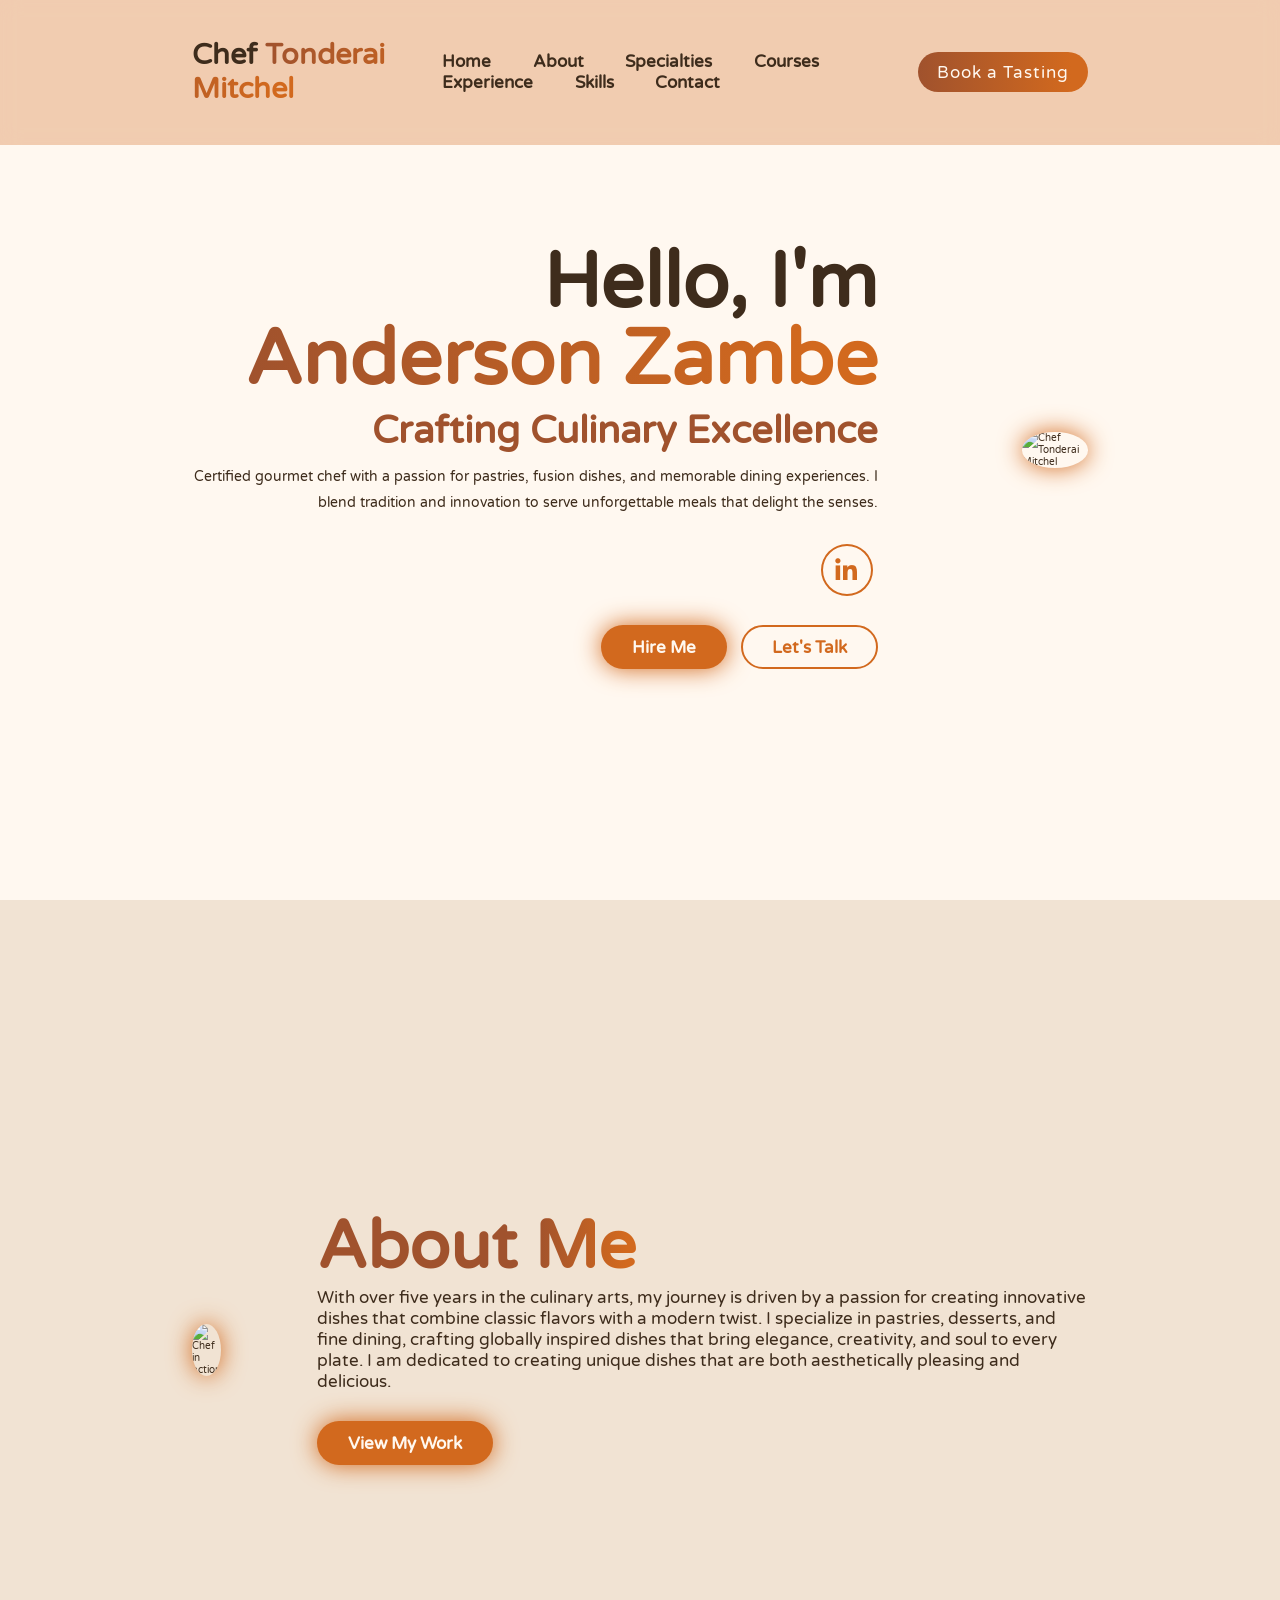
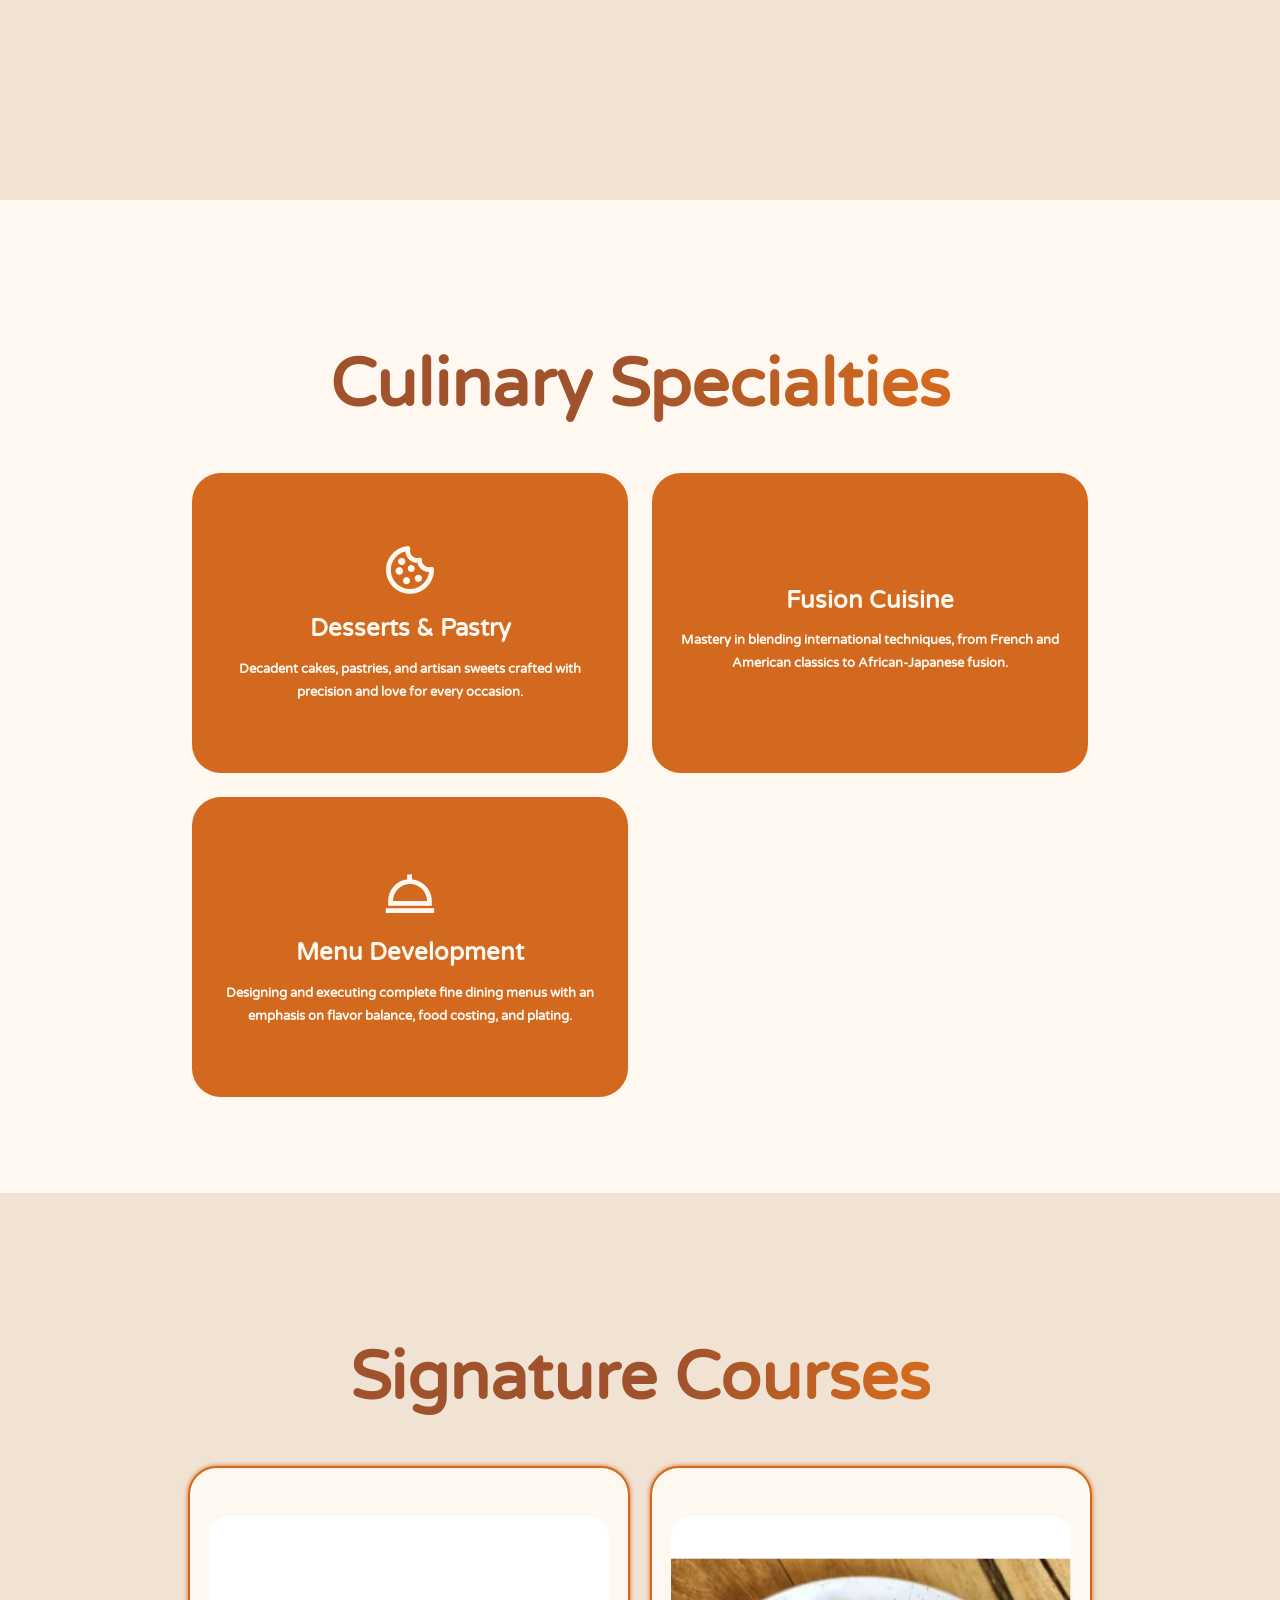
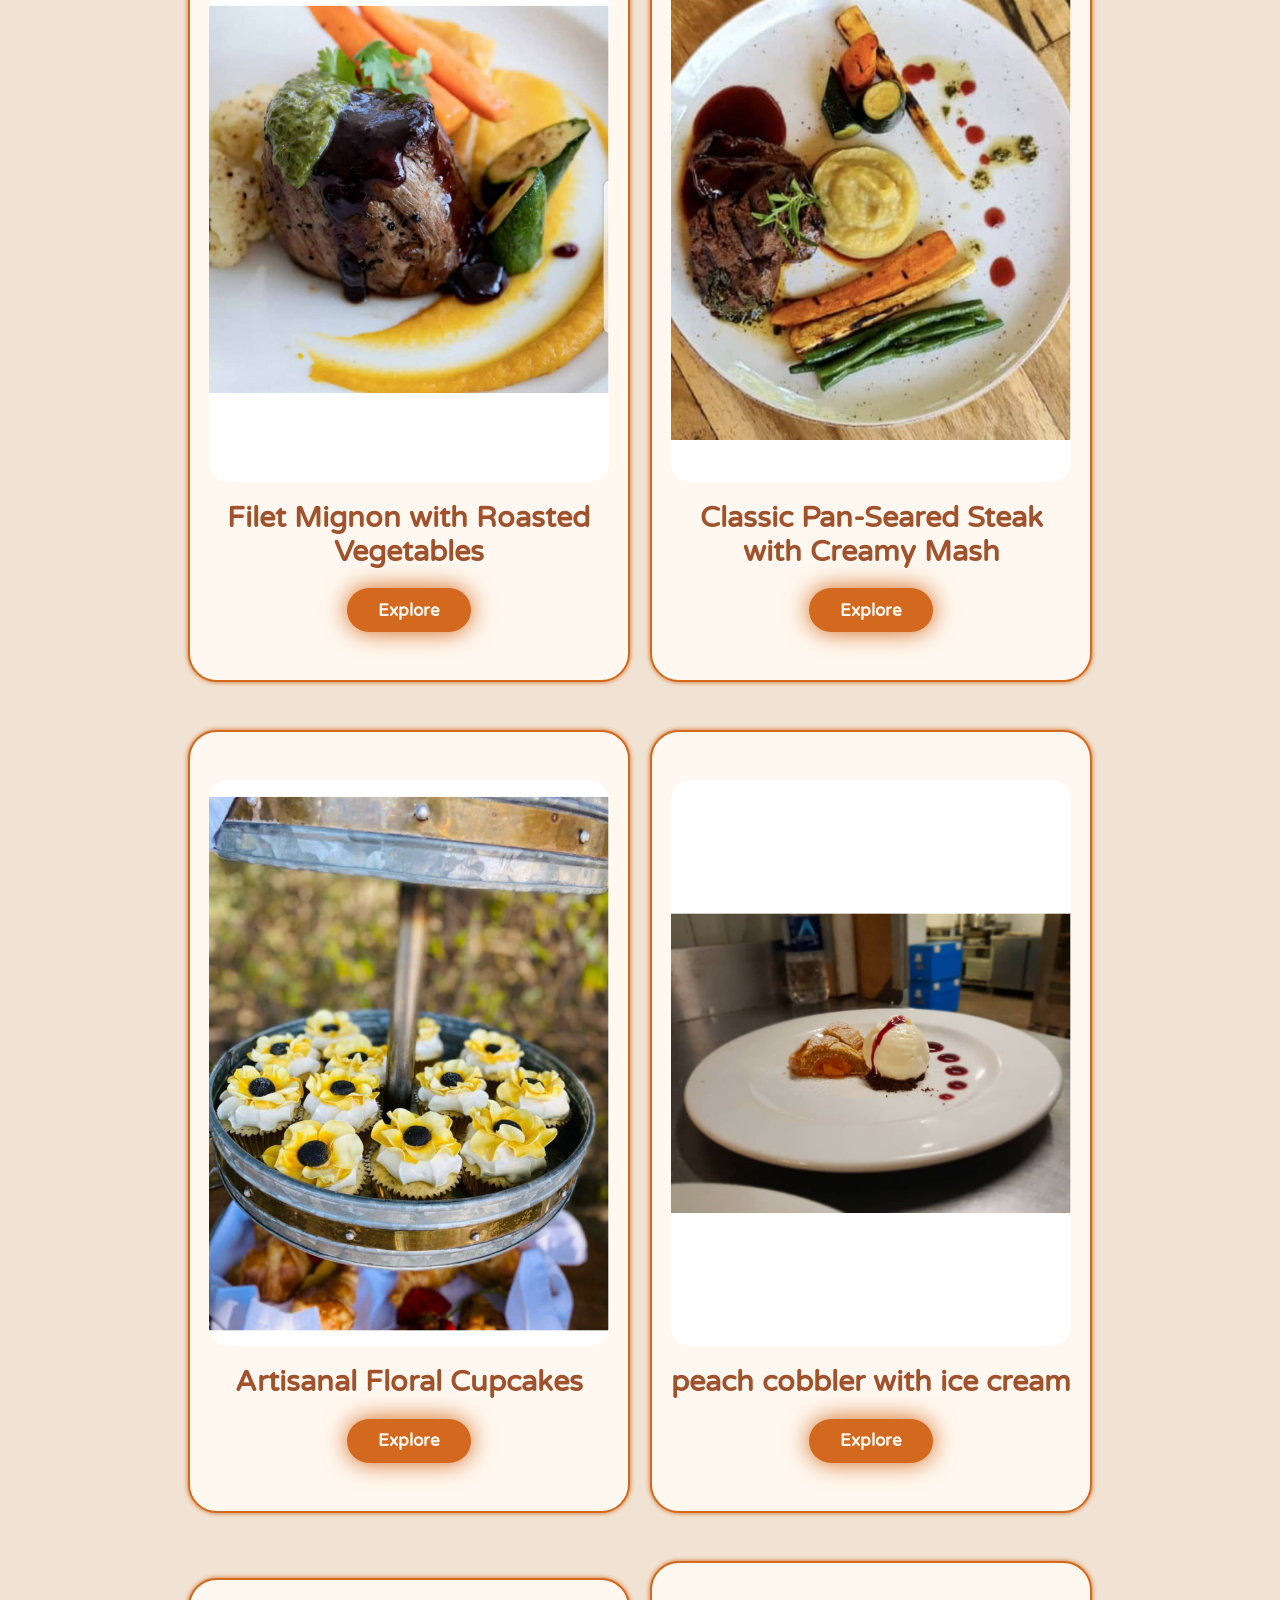
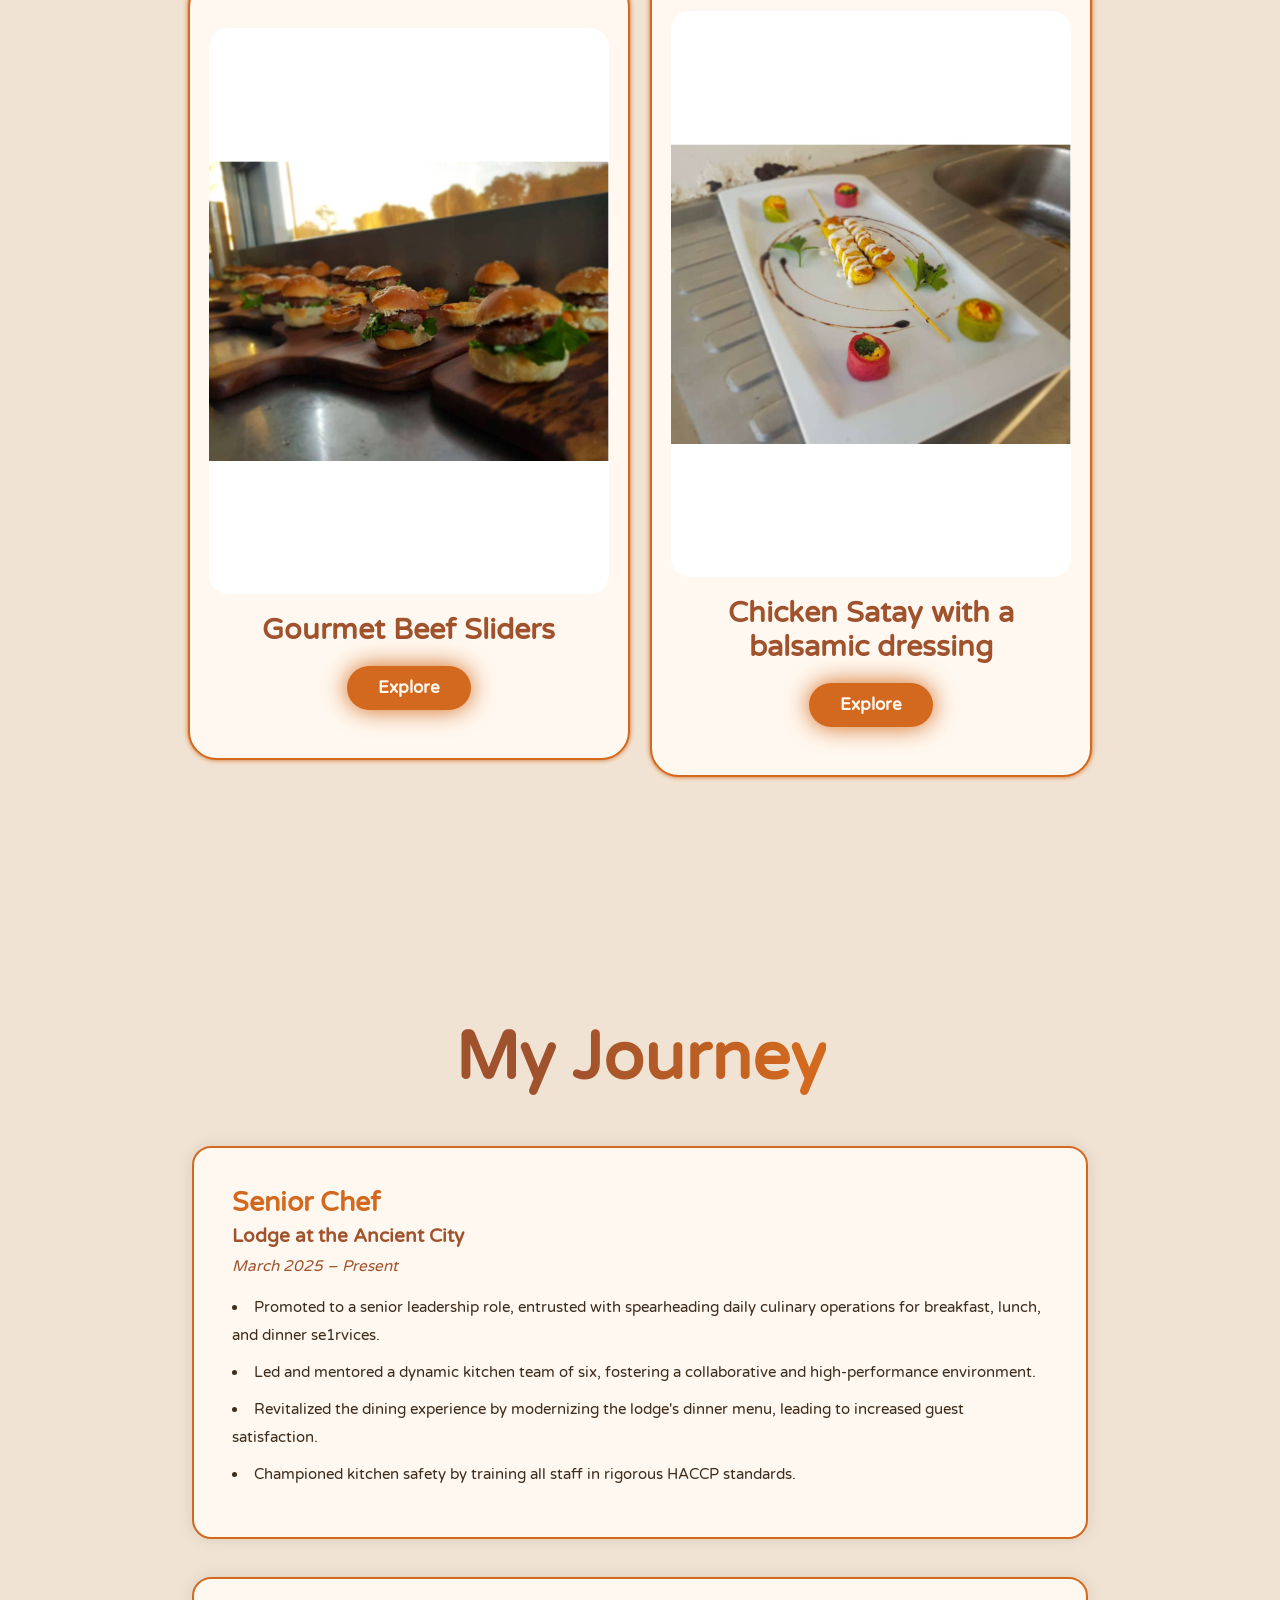
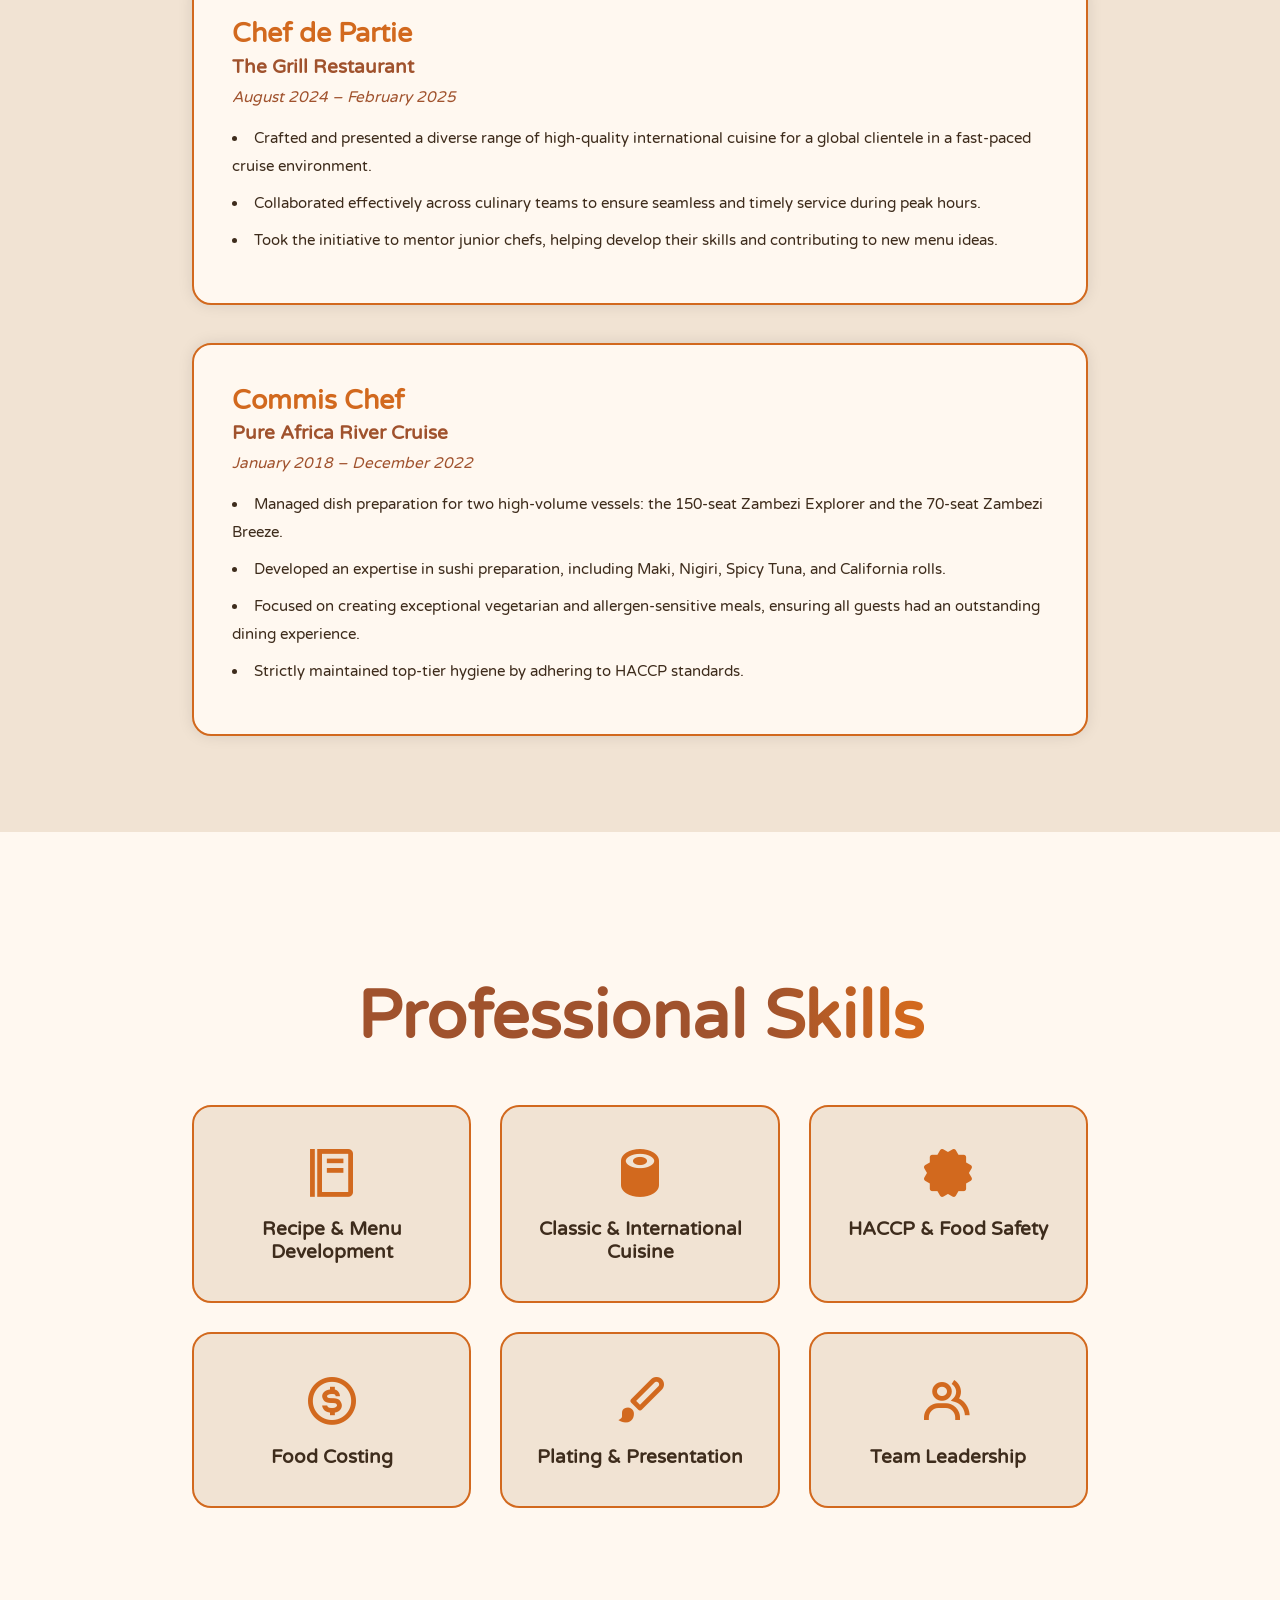
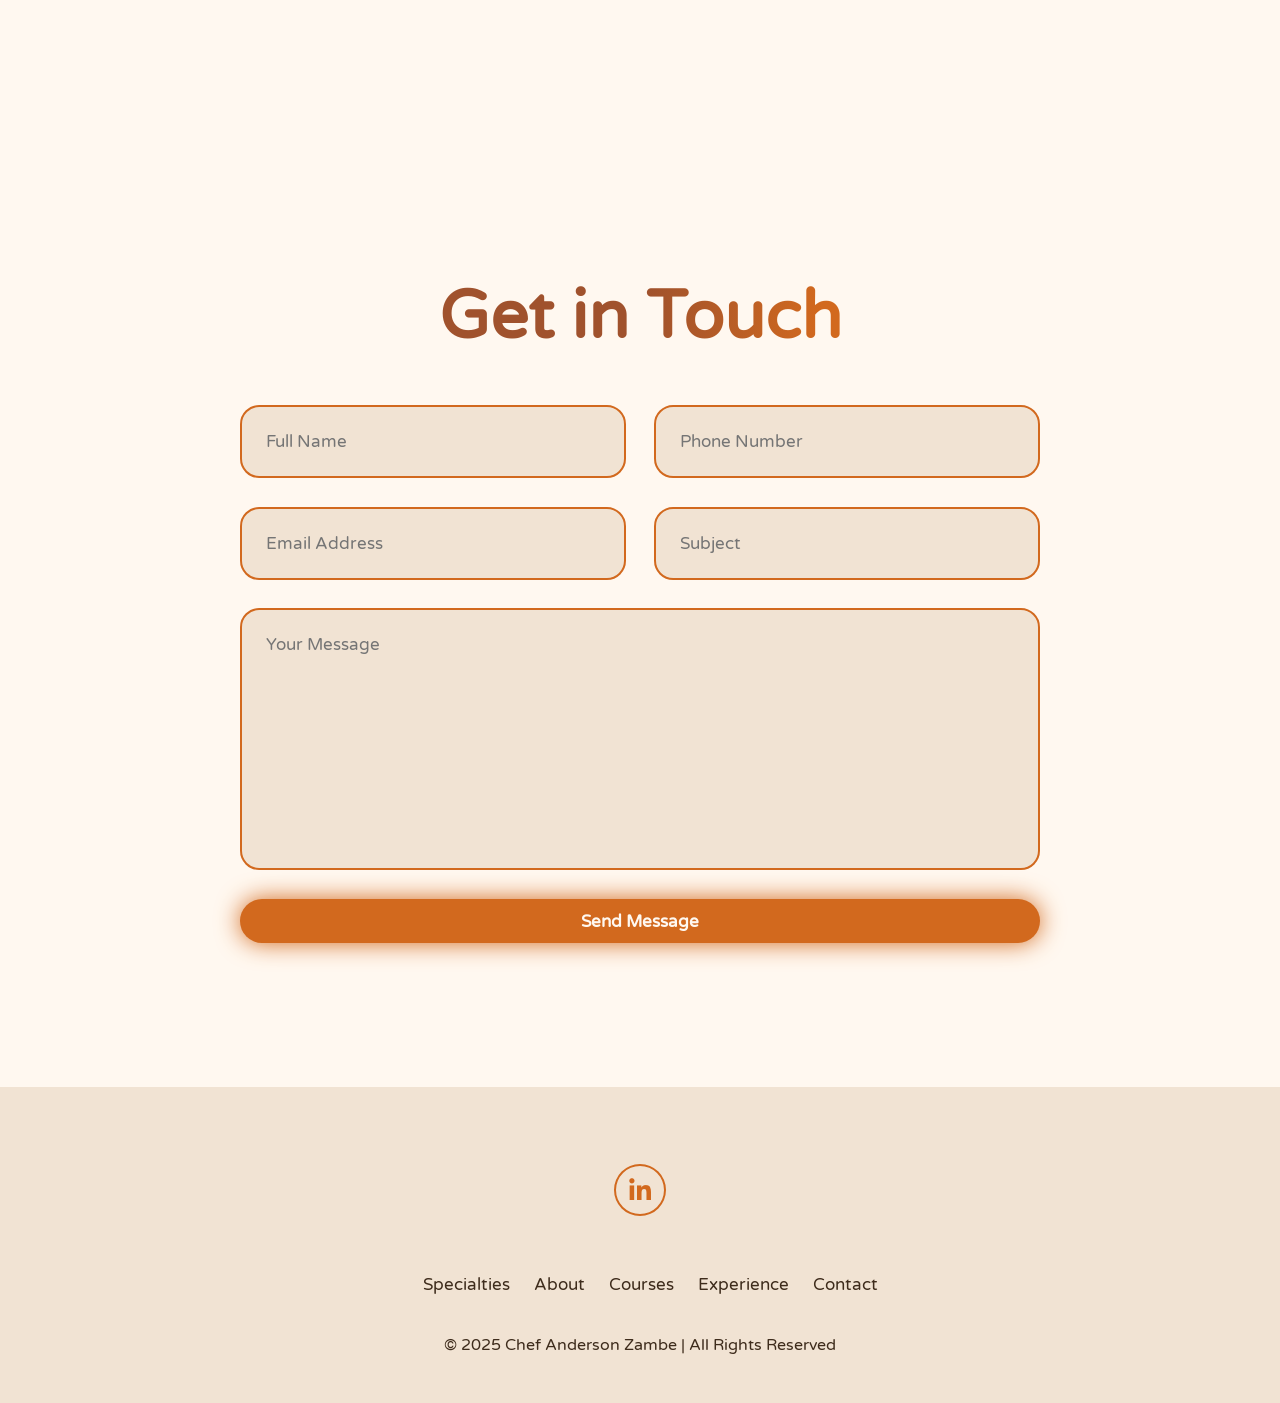
==== index.html @ dbd13a72 "Rename CV.html to index.html" ====
<!DOCTYPE html>
<html lang="en">
<head>
  <meta charset="UTF-8">
  <meta name="viewport" content="width=device-width, initial-scale=1.0">
  <title>Chef Tonderai Mitchel | Portfolio</title>
  <link rel="preconnect" href="https://fonts.googleapis.com">
  <link rel="preconnect" href="https://fonts.gstatic.com" crossorigin>
  <link href="https://fonts.googleapis.com/css2?family=Figtree:ital,wght@0,300..900;1,300..900&family=Inter+Tight:ital,wght@0,100..900;1,100..900&family=Inter:ital,opsz,wght@0,14..32,100..900;1,14..32,100..900&family=Libre+Baskerville:ital,wght@0,400;0,700;1,400&family=Outfit:wght@100..900&family=Signika:wght@300..700&family=Varela+Round&family=Young+Serif&display=swap" rel="stylesheet">
  <link rel="stylesheet" href="CV.css">
  <link href='https://unpkg.com/boxicons@2.1.4/css/boxicons.min.css' rel='stylesheet'>
</head>
<body>
  <header class="header">
    <a href="#home" class="logo">Chef <span>Tonderai Mitchel</span></a>
    <i class='bx bx-menu' id="menu-icon"></i>
    <nav class="navbar">
      <a href="#home">Home</a>
      <a href="#about">About</a>
      <a href="#services">Specialties</a>
      <a href="#courses">Courses</a>
      <a href="#experience">Experience</a>
      <a href="#skills">Skills</a>
      <a href="#contact">Contact</a>
    </nav>
    <button class="gradient-btn">Book a Tasting</button>
  </header>

  <section class="home" id="home">
    <div class="home-content">
      <h1>Hello, I'm <span>Anderson Zambe</span></h1>
      <h3>Crafting Culinary Excellence</h3>
      <p>Certified gourmet chef with a passion for pastries, fusion dishes, and memorable dining experiences. I blend tradition and innovation to serve unforgettable meals that delight the senses.</p>

      <div class="social-icons">
        <!-- <a href="https://github.com/chef-tonderai" target="_blank"><i class='bx bxl-github'></i></a> -->
        <a href="https://linkedin.com/in/chef-tonderai" target="_blank"><i class='bx bxl-linkedin'></i></a>
        <!-- <a href="https://instagram.com/chef_tonderai" target="_blank"><i class='bx bxl-instagram'></i></a> -->
        <!-- <a href="https://twitter.com/chef_tonderai" target="_blank"><i class='bx bxl-twitter'></i></a> -->
      </div>

      <div class="btn-group">
        <a href="#contact" class="btn">Hire Me</a>
        <a href="#contact" class="btn">Let's Talk</a>
      </div>
    </div>

    <div class="home-img">
      <img src="chef Anderson.JPG" alt="Chef Tonderai Mitchel">
    </div>
  </section>

  <section class="about" id="about">
    <div class="about-img">
      <img src="chef Anderson 2.JPG" alt="Chef in action">
    </div>
    <div class="about-content">
      <h2>About <span>Me</span></h2>
      <p>With over five years in the culinary arts, my journey is driven by a passion for creating innovative dishes that combine classic ﬂavors with a modern twist. I specialize in pastries, desserts, and fine dining, crafting globally inspired dishes that bring elegance, creativity, and soul to every plate. I am dedicated to creating unique dishes that are both aesthetically pleasing and delicious.</p>
      <a href="#courses" class="btn">View My Work</a>
    </div>
  </section>

  <section class="services" id="services">
    <h2 class="heading">Culinary <span>Specialties</span></h2>
    <div class="services-container">
      <div class="service-box">
        <div class="service-info">
          <i class='bx bx-cookie'></i>
          <h4>Desserts & Pastry</h4>
          <p>Decadent cakes, pastries, and artisan sweets crafted with precision and love for every occasion.</p>
        </div>
      </div>
      <div class="service-box">
        <div class="service-info">
          <i class='bx bxl-sushi'></i>
          <h4>Fusion Cuisine</h4>
          <p>Mastery in blending international techniques, from French and American classics to African-Japanese fusion.</p>
        </div>
      </div>
      <div class="service-box">
        <div class="service-info">
          <i class='bx bx-dish'></i>
          <h4>Menu Development</h4>
          <p>Designing and executing complete fine dining menus with an emphasis on flavor balance, food costing, and plating.</p>
        </div>
      </div>
    </div>
  </section>

  <section class="courses" id="courses">
    <h2 class="heading">Signature <span>Courses</span></h2>
    <div class="projects-box">
      <div class="project-card">
        <img src="beef.jpg" alt="Course 1">
        <h3>Filet Mignon with Roasted Vegetables</h3>
        <!-- <p>This elegant dish features a pan-seared Filet Mignon, cooked to perfection and seasoned with herbs, salt, and pepper.</p> -->
        <button class="btn explore-btn" data-meal="filet-mignon">Explore</button>
      </div>
      <div class="project-card">
        <img src="carrots.jpg" alt="Course 2">
        <h3>Classic Pan-Seared Steak with Creamy Mash</h3>
        <!-- <p>A simple yet flavorful side dish. Carrots are peeled and simmered in a mixture of butter, honey, and a pinch of salt.</p> -->
        <button class="btn explore-btn" data-meal="glazed-carrots">Explore</button>
      </div>
      <div class="project-card">
        <img src="lily.jpg" alt="Course 3">
        <h3>Artisanal Floral Cupcakes</h3>
        <!-- <p>A modern and artistic dessert. This dish breaks down the traditional fruit tart into its core components.</p> -->
        <button class="btn explore-btn" data-meal="deconstructed-tart">Explore</button>
      </div>
      <div class="project-card">
        <img src="desserts.jpg" alt="Course 4">
        <h3>peach cobbler with ice cream</h3>
        <!-- <p>"A comforting and rustic classic. This dessert features sweet, juicy peaches baked with a hint of warm cinnamon until bubbly, all nestled under a tender, golden-brown biscuit topping. Served warm, it creates the perfect contrast with a scoop of cold, creamy vanilla ice cream."</p> -->
        <button class="btn explore-btn" data-meal="petit-fours">Explore</button>
      </div>
      <div class="project-card">
        <img src="mini.jpg" alt="Course 5">
        <h3>Gourmet Beef Sliders</h3>
        <!-- <p>These are not your average mini-burgers. The patties are made from high-quality ground beef, seasoned and grilled to juiciness.</p> -->
        <button class="btn explore-btn" data-meal="gourmet-sliders">Explore</button>
      </div>
      <div class="project-card">
        <img src="hm.jpg" alt="Course 6">
        <h3>Chicken Satay with a balsamic dressing</h3>
        <!-- <p>Large sea scallops are patted dry and seared in a hot, buttered skillet for a couple of minutes on each side.</p> -->
        <button class="btn explore-btn" data-meal="seared-scallops">Explore</button>
      </div>
    </div>
  </section>
  
  <section class="experience" id="experience">
    <h2 class="heading">My <span>Journey</span></h2>
    <div class="experience-container">

      <div class="experience-box">
        <h3>Senior Chef</h3>
        <h4>Lodge at the Ancient City</h4>
        <span>March 2025 – Present</span>
        <ul>
          <li>Promoted to a senior leadership role, entrusted with spearheading daily culinary operations for breakfast, lunch, and dinner se1rvices.</li>
          <li>Led and mentored a dynamic kitchen team of six, fostering a collaborative and high-performance environment.</li>
          <li>Revitalized the dining experience by modernizing the lodge's dinner menu, leading to increased guest satisfaction.</li>
          <li>Championed kitchen safety by training all staff in rigorous HACCP standards.</li>
        </ul>
      </div>

      <div class="experience-box">
        <h3>Chef de Partie</h3>
        <h4>The Grill Restaurant</h4>
        <span>August 2024 – February 2025</span>
        <ul>
          <li>Crafted and presented a diverse range of high-quality international cuisine for a global clientele in a fast-paced cruise environment.</li>
          <li>Collaborated effectively across culinary teams to ensure seamless and timely service during peak hours.</li>
          <li>Took the initiative to mentor junior chefs, helping develop their skills and contributing to new menu ideas.</li>
        </ul>
      </div>

      <div class="experience-box">
        <h3>Commis Chef</h3>
        <h4>Pure Africa River Cruise</h4>
        <span>January 2018 – December 2022</span>
        <ul>
          <li>Managed dish preparation for two high-volume vessels: the 150-seat Zambezi Explorer and the 70-seat Zambezi Breeze.</li>
          <li>Developed an expertise in sushi preparation, including Maki, Nigiri, Spicy Tuna, and California rolls.</li>
          <li>Focused on creating exceptional vegetarian and allergen-sensitive meals, ensuring all guests had an outstanding dining experience.</li>
          <li>Strictly maintained top-tier hygiene by adhering to HACCP standards.</li>
        </ul>
      </div>

    </div>
  </section>

  <section class="skills" id="skills">
    <h2 class="heading">Professional <span>Skills</span></h2>
    <div class="skills-container">
        <div class="skill-box">
            <i class='bx bx-food-menu'></i>
            <h4>Recipe & Menu Development</h4>
        </div>
        <div class="skill-box">
            <i class='bx bxs-sushi'></i>
            <h4>Classic & International Cuisine</h4>
        </div>
        <div class="skill-box">
            <i class='bx bxs-certification'></i>
            <h4>HACCP & Food Safety</h4>
        </div>
        <div class="skill-box">
            <i class='bx bx-dollar-circle'></i>
            <h4>Food Costing</h4>
        </div>
        <div class="skill-box">
            <i class='bx bxs-paint'></i>
            <h4>Plating & Presentation</h4>
        </div>
        <div class="skill-box">
            <i class='bx bx-group'></i>
            <h4>Team Leadership</h4>
        </div>
    </div>
  </section>

  <section class="contact" id="contact">
    <h2 class="heading">Get in <span>Touch</span></h2>
    
    <form action="https://formsubmit.co/mitchellt21moyo@gmail.com" method="POST">
      <div class="input-group">
        <div class="input-box">
          <input type="text" name="name" placeholder="Full Name" required>
          <input type="email" name="email" placeholder="Email Address" required>
        </div>
        <div class="input-box">
          <input type="number" name="phone" placeholder="Phone Number">
          <input type="text" name="_subject" placeholder="Subject">
        </div>
      </div>
      <div class="input-group-2">
        <textarea name="message" placeholder="Your Message" cols="30" rows="10" required></textarea>
        <input type="submit" value="Send Message" class="btn">
      </div>
      
      <input type="hidden" name="_captcha" value="false">
      
    </form>

  </section>

  <footer class="footer">
    <div class="social-icons">
      <!-- <a href="https://github.com/chef-tonderai" target="_blank"><i class='bx bxl-github'></i></a> -->
      <a href="https://linkedin.com/in/chef-tonderai" target="_blank"><i class='bx bxl-linkedin'></i></a>
      <!-- <a href="https://instagram.com/chef_tonderai" target="_blank"><i class='bx bxl-instagram'></i></a> -->
      <!-- <a href="https://twitter.com/chef_tonderai" target="_blank"><i class='bx bxl-twitter'></i></a> -->
    </div>
    <ul class="list">
      <li><a href="#services">Specialties</a></li>
      <li><a href="#about">About</a></li>
      <li><a href="#courses">Courses</a></li>
      <li><a href="#experience">Experience</a></li>
      <li><a href="#contact">Contact</a></li>
    </ul>
    <p class="copyright">
      &copy; 2025 Chef Anderson Zambe | All Rights Reserved
    </p>
  </footer>

  <div id="myModal" class="modal">
    <div class="modal-content">
      <span class="close">&times;</span>
      <h3 id="modal-title"></h3>
      <p id="modal-description"></p>
    </div>
  </div>

  <script src="CV.js"></script>
</body>
</html>
---- CV.css ----
* {
  margin: 0;
  padding: 0;
  box-sizing: border-box;
  text-decoration: none;
  scroll-behavior: smooth;
  font-family: 'Varela Round';
}

:root {
  --bg-color: #fff8f0;          /* Soft cream background */
  --second-bg-color: #f1e3d3;   /* Light beige/pastry dough tone */
  --text-color: #3e2c1c;        /* Deep coffee brown */
  --main-color: #d2691e;        /* Cinnamon/Caramel */
  --accent-color: #a0522d;      /* Rich chocolatey tone */
  color: #3e2c1c;
}

html {
  font-size: 60%;
  overflow-x: hidden;
}

body {
  background-color: var(--bg-color);
  color: var(--text-color);
  overflow-x: hidden; /* Added to prevent horizontal scroll */
}

.header {
  position: fixed;
  width: 100%;
  top: 0;
  left: 0;
  padding: 4rem 15%;
  background: rgba(210, 105, 30, 0.3); /* cinnamon with transparency */
  backdrop-filter: blur(10px);
  display: flex;
  justify-content: space-between;
  align-items: center;
  z-index: 999;
}


#menu-icon {
  font-size: 3.5rem;
  color: var(--main-color);
  display: none;
}

.logo {
  font-size: 3rem;
  color: var(--text-color);
  font-weight: 800;
  cursor: pointer;
  transition: 0.3s ease-in-out;
}

.logo:hover {
  transform: scale(1.1);
  color: var(--accent-color);
}

span {
  background: linear-gradient(
    270deg,
    #d2691e 10%,       /* cinnamon */
    #a0522d             /* chocolate */
  );
  background-clip: text;
  color: transparent;
}

.navbar a {
  font-size: 1.8rem;
  color: var(--text-color);
  margin-left: 4rem;
  font-weight: 900;
  transition: 0.3s ease-in-out;
  border-bottom: 3px solid transparent;
}

.navbar a:hover {
  color: var(--main-color);
  border-bottom: 3px solid var(--main-color);
}

.gradient-btn {
  font-size: 1.8rem;
  padding: 1rem 2rem;
  border-radius: 3rem;
  background: linear-gradient(
    270deg,
    #d2691e 10%,   /* cinnamon */
    #a0522d         /* chocolate */
  );
  letter-spacing: 1px;
  cursor: pointer;
  transition: 0.3s ease-in-out;
  color: var(--bg-color);
  border: none;
  white-space: nowrap;
}

.gradient-btn:hover {
  transform: scale(1.1);
  background: linear-gradient(
    270deg,
    #a0522d 10%,   /* chocolate */
    #d2691e        /* cinnamon */
  );
}

section {
  min-height: 100vH;
  padding: 10rem 15%;
}

.home {
  display: flex;
  justify-content: center;
  align-items: center;
  gap: 15rem;
}

.home-content {
  display: flex;
  flex-direction: column;
  align-items: flex-end;
  text-align: right;
}

.home-content h1 {
  font-size: 8rem;
  font-weight: 700;
  margin-top: 1.5rem;
  line-height: 1;
}

.home-content h3 {
  margin: 1rem 0;
  font-size: 4rem;
  color: var(--accent-color);
}

.home-content p {
  font-size: 1.5rem;
  font-weight: 400;
  line-height: 1.8;
  color: var(--text-color);
}

.home-img img {
  width: 32vW;
  border-radius: 50%;
  box-shadow: 0 0 25px var(--main-color);
  transition: 0.4s ease-in-out;
}

.home-img img:hover {
  box-shadow:
    0 0 25px var(--main-color),
    0 0 50px var(--main-color),
    0 0 100px var(--main-color);
}

.social-icons a {
  display: inline-flex;
  justify-content: center;
  align-items: center;
  font-size: 3rem;
  padding: 1rem;
  background: transparent;
  border: 2px solid var(--main-color);
  border-radius: 50%;
  color: var(--main-color);
  margin: 3rem 0.5rem;
  transition: 0.3s ease-in-out;
}

.social-icons a:hover {
  color: var(--bg-color);
  background-color: var(--main-color);
  transform: scale(1.2) translateY(-5px);
  box-shadow: 0 0 25px var(--main-color);
}

.btn-group {
  display: flex;
  gap: 1.5rem;
}

.btn {
  display: inline-block;
  padding: 1rem 3rem;
  background-color: var(--main-color);
  box-shadow: 0 0 25px var(--main-color);
  border-radius: 3rem;
  font-size: 1.8rem;
  color: var(--bg-color);
  border: 2px solid transparent;
  font-weight: 600;
  transition: 0.3s ease-in-out;
}

.btn:hover {
  transform: scale(1.05);
  box-shadow:
    0 0 25px var(--main-color),
    0 0 25px var(--main-color);
}

.btn-group a:nth-of-type(2) {
  background-color: var(--bg-color);
  color: var(--main-color);
  border: 2px solid var(--main-color);
  box-shadow: 0 0 25px transparent;
}

.btn-group a:nth-of-type(2):hover {
  box-shadow: 0 0 25px var(--main-color);
  background-color: var(--main-color);
  color: var(--bg-color);
}

.about {
  display: flex;
  justify-content: center;
  align-items: center;
  gap: 10rem;
  background-color: var(--second-bg-color);
}

.about-img img {
  width: 32vW;
  border-radius: 50%;
  box-shadow: 0 0 25px var(--main-color);
  transition: 0.4s ease-in-out;
}

.about-img img:hover {
  box-shadow:
    0 0 25px var(--main-color),
    0 0 50px var(--main-color),
    0 0 100px var(--main-color);
}

.about-content h2 {
  font-size: 7rem;
  text-align: left;
  color: var(--accent-color);
}

.about-content p {
  font-size: 1.8rem;
  color: var(--text-color);
}

.about-content .btn {
  margin: 3rem 0;
}

::-webkit-scrollbar {
  width: 20px;
  height: 10px;
}

::-webkit-scrollbar-thumb {
  background-color: var(--main-color);
  border-radius: 10px;
}

::-webkit-scrollbar-track {
  background-color: var(--bg-color);
}

.heading {
  text-align: center;
  font-size: 7rem;
  margin: 5rem 0;
  color: var(--accent-color);
}

.services {
  background-color: var(--bg-color);
  color: var(--text-color);
}

.services h2 {
  color: var(--accent-color);
}

.services-container {
  display: grid;
  grid-template-columns: repeat(auto-fit, minmax(300px, 1fr));
  align-items: center;
  gap: 2.5rem;
}

.service-box {
  display: flex;
  justify-content: center;
  align-items: center;
  background-color: var(--main-color);
  height: 300px; /* Reduced height for better balance */
  border-radius: 3rem;
  cursor: pointer;
  border: 5px solid transparent;
  transition: 0.4s ease-in-out;
  color: var(--bg-color);
}

.service-box:hover {
  background: var(--second-bg-color);
  color: var(--main-color);
  border: 2px solid var(--main-color);
  transform: scale(1.03);
}

.service-info {
  display: flex;
  flex-direction: column;
  text-align: center;
  justify-content: center;
  align-items: center;
  padding: 2rem; /* Adjusted padding */
}

.service-info h4 {
  font-size: 2.5rem; /* Adjusted font size */
  margin: 1.5rem 0;
  font-weight: 800;
}

.service-info p {
  font-size: 1.4rem;
  font-weight: 600;
  line-height: 1.7;
}

.service-info i {
  font-size: 6rem; /* Adjusted icon size */
}


.courses {
  background-color: var(--second-bg-color);
}

.projects-box {
  display: grid;
  grid-template-columns: repeat(auto-fit, minmax(350px, 1fr));
  place-items: center;
  gap: 3rem;
  row-gap: 5rem;
}

.project-card {
  display: flex;
  flex-direction: column;
  align-items: center;
  justify-content: center;
  text-align: center;
  background-color: var(--bg-color);
  border: 2px solid var(--main-color);
  border-radius: 3rem;
  gap: 2rem;
  padding: 5rem 2rem;
  overflow: hidden;
  cursor: pointer;
  box-shadow: 0 0 5px var(--main-color);
  transition: 0.3s ease;
  color: var(--text-color);
}

.project-card:hover {
  box-shadow:
    0 0 25px var(--main-color),
    0 0 50px var(--main-color),
    0 0 100px var(--main-color);
  transform: scale(1.02);
}

.project-card img {
  max-width: 400px;
  border-radius: 2em;
  object-fit: cover;
}

.project-card h3 {
  font-size: 3rem;
  color: var(--accent-color);
}

.project-card p {
  font-size: 1.6rem;
  color: var(--text-color);
}

.contact {
  background-color: var(--bg-color);
}

.contact h2 {
  margin-bottom: 3rem;
  color: var(--accent-color);
}

.contact form {
  display: flex;
  flex-direction: column; /* Changed for better structure */
  justify-content: center;
  align-items: center;
  gap: 3rem;
  margin: 5rem auto; /* Centered form */
  text-align: center;
  max-width: 800px; /* Added max-width */
}

.contact form .input-group {
    display: flex;
    gap: 3rem;
    width: 100%;
}

.contact form .input-box {
    width: 50%;
    display: flex;
    flex-direction: column;
    gap: 3rem;
}


.contact form .input-box input,
.contact form textarea {
  width: 100%;
  padding: 2.5rem;
  font-size: 1.8rem;
  color: var(--text-color);
  background-color: var(--second-bg-color); /* Changed for contrast */
  border-radius: 2rem;
  border: 2px solid var(--main-color);
  margin: 0; /* Reset margin */
  resize: none;
}

.contact form .input-group-2 {
    width: 100%;
    display: flex;
    flex-direction: column;
    gap: 3rem;
}


.footer {
  background-color: var(--second-bg-color);
  padding: 5rem 15%; /* Added padding */
}

.footer .social-icons {
  text-align: center;
  padding-bottom: 3rem;
}

.footer ul {
  text-align: center;
  font-size: 1.8rem;
}

.footer ul li {
  display: inline-block;
  margin-left: 20px;
}

.footer ul li a {
  color: var(--text-color);
  border-bottom: 3px solid transparent;
  transition: 0.3s ease-in-out;
}

.footer ul li a:hover {
  border-bottom: 3px solid var(--main-color);
  color: var(--main-color);
}

.footer .copyright {
  text-align: center;
  margin-top: 40px;
  font-size: 16px;
  color: var(--text-color);
}

.experience {
  background-color: var(--second-bg-color);
  padding: 10rem 15%;
  color: var(--text-color);
}

.experience .heading {
  font-size: 7rem;
  text-align: center;
  margin-bottom: 5rem;
}

.experience-container {
  display: grid;
  grid-template-columns: 1fr; /* Single column layout */
  gap: 4rem;
  max-width: 900px; /* Set a max-width for readability */
  margin: 0 auto; /* Center the container */
}

.experience-box {
  background-color: var(--bg-color);
  padding: 4rem;
  border-radius: 2rem;
  border: 2px solid var(--main-color);
  box-shadow: 0 0 15px rgba(0,0,0,0.1); /* Softer shadow */
  transition: 0.3s ease;
}

.experience-box:hover {
  transform: scale(1.02);
  box-shadow: 0 0 25px var(--main-color);
}

.experience-box h3 {
  font-size: 2.8rem;
  margin-bottom: 0.5rem;
  color: var(--main-color);
}

.experience-box h4 {
    font-size: 2rem;
    font-weight: 600;
    color: var(--accent-color);
    margin-bottom: 1rem;
}

.experience-box span {
  font-size: 1.6rem;
  color: var(--text-color);
  display: block;
  margin-bottom: 2rem;
  font-style: italic;
  background: none; /* Override general span style */
  color: #a0522d;
}

.experience-box ul {
  list-style: disc inside;
  font-size: 1.6rem;
  line-height: 1.8;
}

.experience-box ul li {
    margin-bottom: 1rem;
}

.skills {
    background-color: var(--bg-color);
}

.skills-container {
    display: grid;
    grid-template-columns: repeat(auto-fit, minmax(250px, 1fr));
    gap: 3rem;
    text-align: center;
}

.skill-box {
    padding: 4rem 2rem;
    background-color: var(--second-bg-color);
    border-radius: 2rem;
    border: 2px solid var(--main-color);
    transition: 0.3s ease;
    cursor: default;
}

.skill-box:hover {
    transform: translateY(-10px);
    box-shadow: 0 0 20px var(--main-color);
}

.skill-box i {
    font-size: 6rem;
    color: var(--main-color);
    margin-bottom: 1.5rem;
}

.skill-box h4 {
    font-size: 2rem;
    color: var(--text-color);
}

.modal {
  display: none;
  position: fixed;
  z-index: 1000;
  left: 0;
  top: 0;
  width: 100%;
  height: 100%;
  overflow: auto;
  background-color: rgba(0,0,0,0.6);
}

.modal-content {
  background-color: var(--bg-color);
  margin: 15% auto;
  padding: 4rem;
  border: 2px solid var(--main-color);
  width: 80%;
  max-width: 600px;
  border-radius: 2rem;
  position: relative;
  animation: fadeIn 0.5s;
}

@keyframes fadeIn {
  from {opacity: 0;}
  to {opacity: 1;}
}

.close {
  color: var(--accent-color);
  position: absolute;
  top: 1rem;
  right: 2rem;
  font-size: 4rem;
  font-weight: bold;
}

.close:hover,
.close:focus {
  color: var(--main-color);
  text-decoration: none;
  cursor: pointer;
}

#modal-title {
  font-size: 3rem;
  color: var(--accent-color);
  margin-bottom: 2rem;
}

#modal-description {
  font-size: 1.8rem;
  color: var(--text-color);
  line-height: 1.6;
}

/* =================================================================== */
/* ============== RESPONSIVE DESIGN & MOBILE FIXES =================== */
/* =================================================================== */

@media (max-width: 1200px) {
    html {
        font-size: 55%;
    }
    .header {
        padding: 4rem 5%;
    }
    section {
        padding: 10rem 5%;
    }
    .footer {
        padding: 5rem 5%;
    }
}

@media (max-width: 991px) {
  #menu-icon {
    display: block;
  }
  .navbar {
    position: absolute;
    top: 100%;
    right: -100%; /* Hide off-screen */
    width: 50%;
    padding: 1rem 3%;
    background: rgba(210, 105, 30, 0.9); /* cinnamon with more opacity */
    border-bottom-left-radius: 2rem;
    border-left: 2px solid var(--main-color);
    border-bottom: 2px solid var(--main-color);
    transition: 0.4s ease-in-out;
  }

  .navbar.active {
      right: 0; /* Slide in */
  }

  .navbar a {
    display: block;
    font-size: 2rem;
    margin: 3rem 0;
    color: var(--bg-color);
    text-align: center;
  }
}

@media (max-width: 768px) {
  html {
      font-size: 50%; /* Adjust base font size for small devices */
  }

  /* Fixes stacking and spacing for home and about sections */
  .home, .about {
      flex-direction: column;
      gap: 5rem;
      text-align: center;
  }

  .home-content, .about-content {
      align-items: center;
      text-align: center;
  }

  /* Makes hero images larger and centered on mobile */
  .home-img img, .about-img img {
      width: 70vw; /* Use a larger viewport width for mobile images */
      margin-top: 4rem;
  }

  /* Adjusts padding for all sections to prevent overflow */
  section {
      padding: 10rem 3%;
  }

  /* Fixes the two-column contact form for mobile */
  .contact form .input-group {
    flex-direction: column;
    gap: 0;
  }
  .contact form .input-box {
      width: 100%;
      gap: 3rem; /* Re-apply gap for vertical stacking */
  }

  /* Adjusts heading sizes for better readability on small screens */
  .heading {
      font-size: 6rem;
      margin-bottom: 3rem;
  }
  .home-content h1 {
      font-size: 7rem;
  }
}
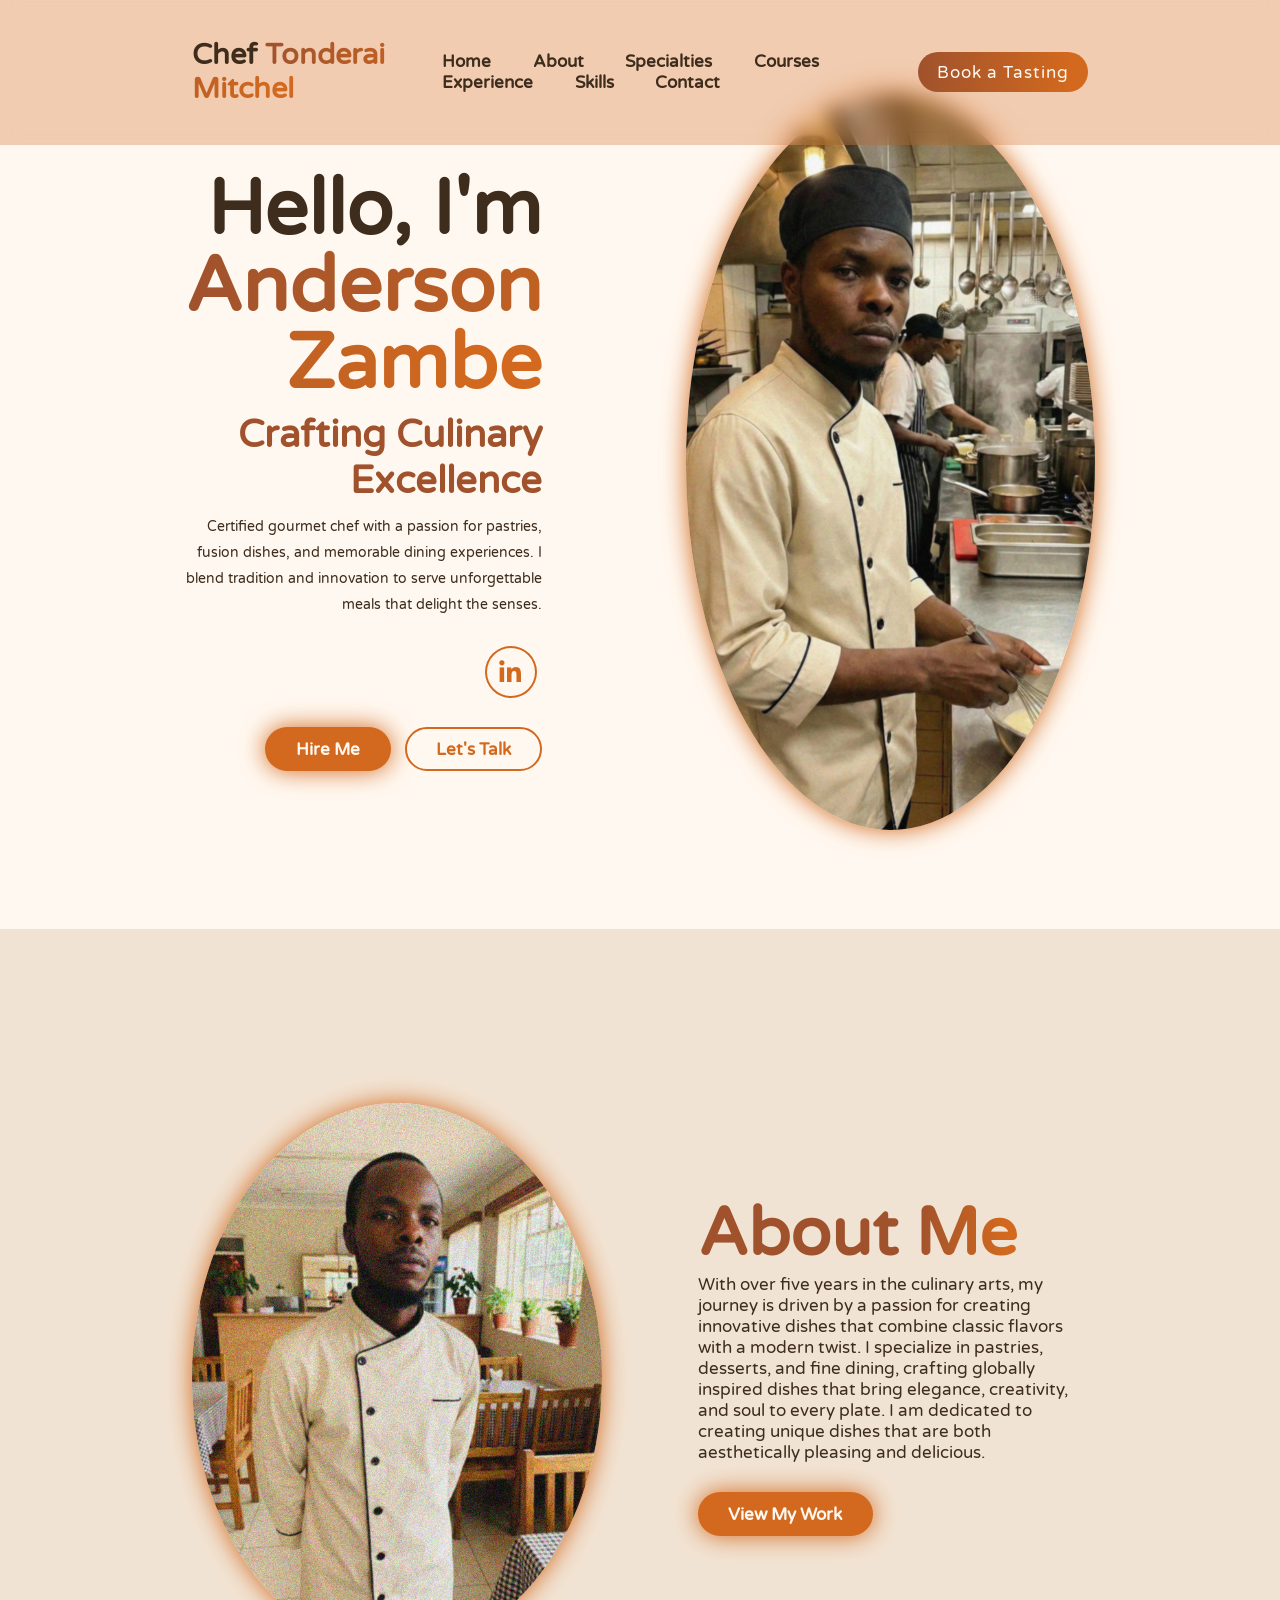
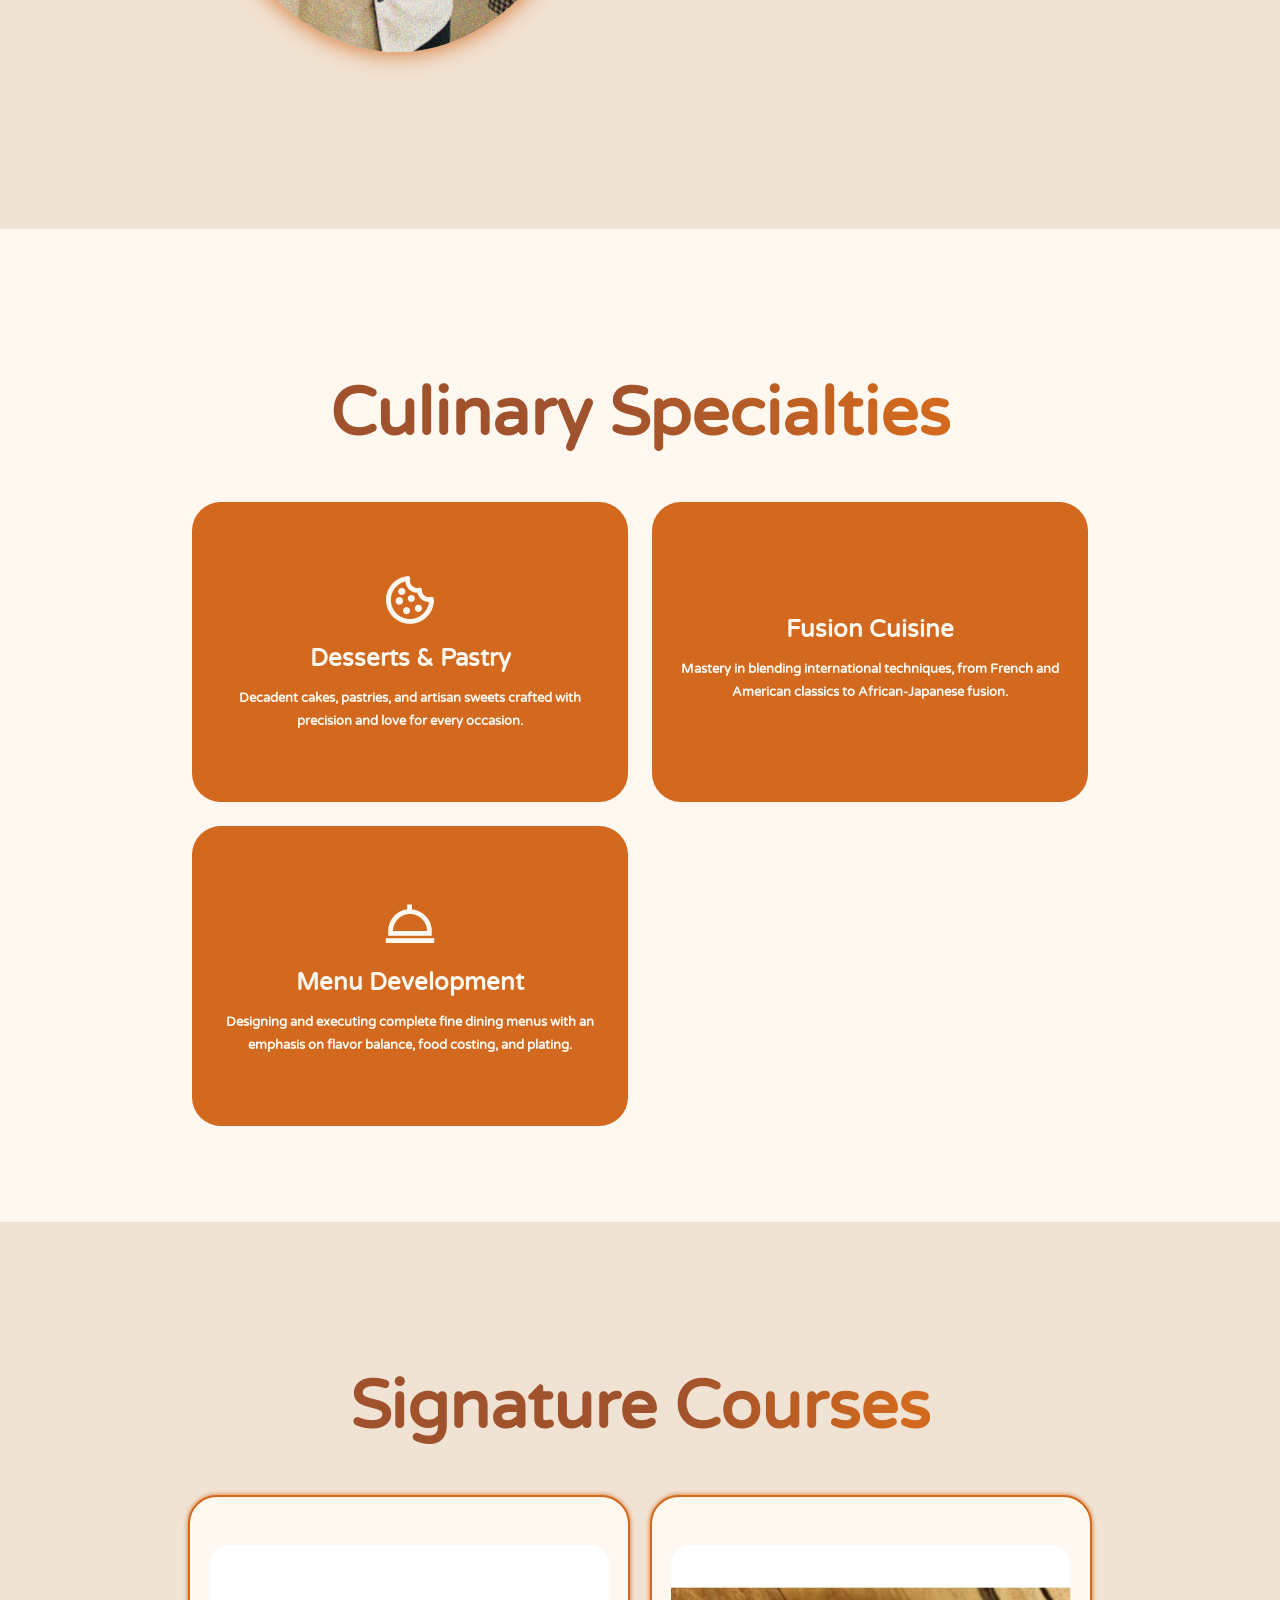
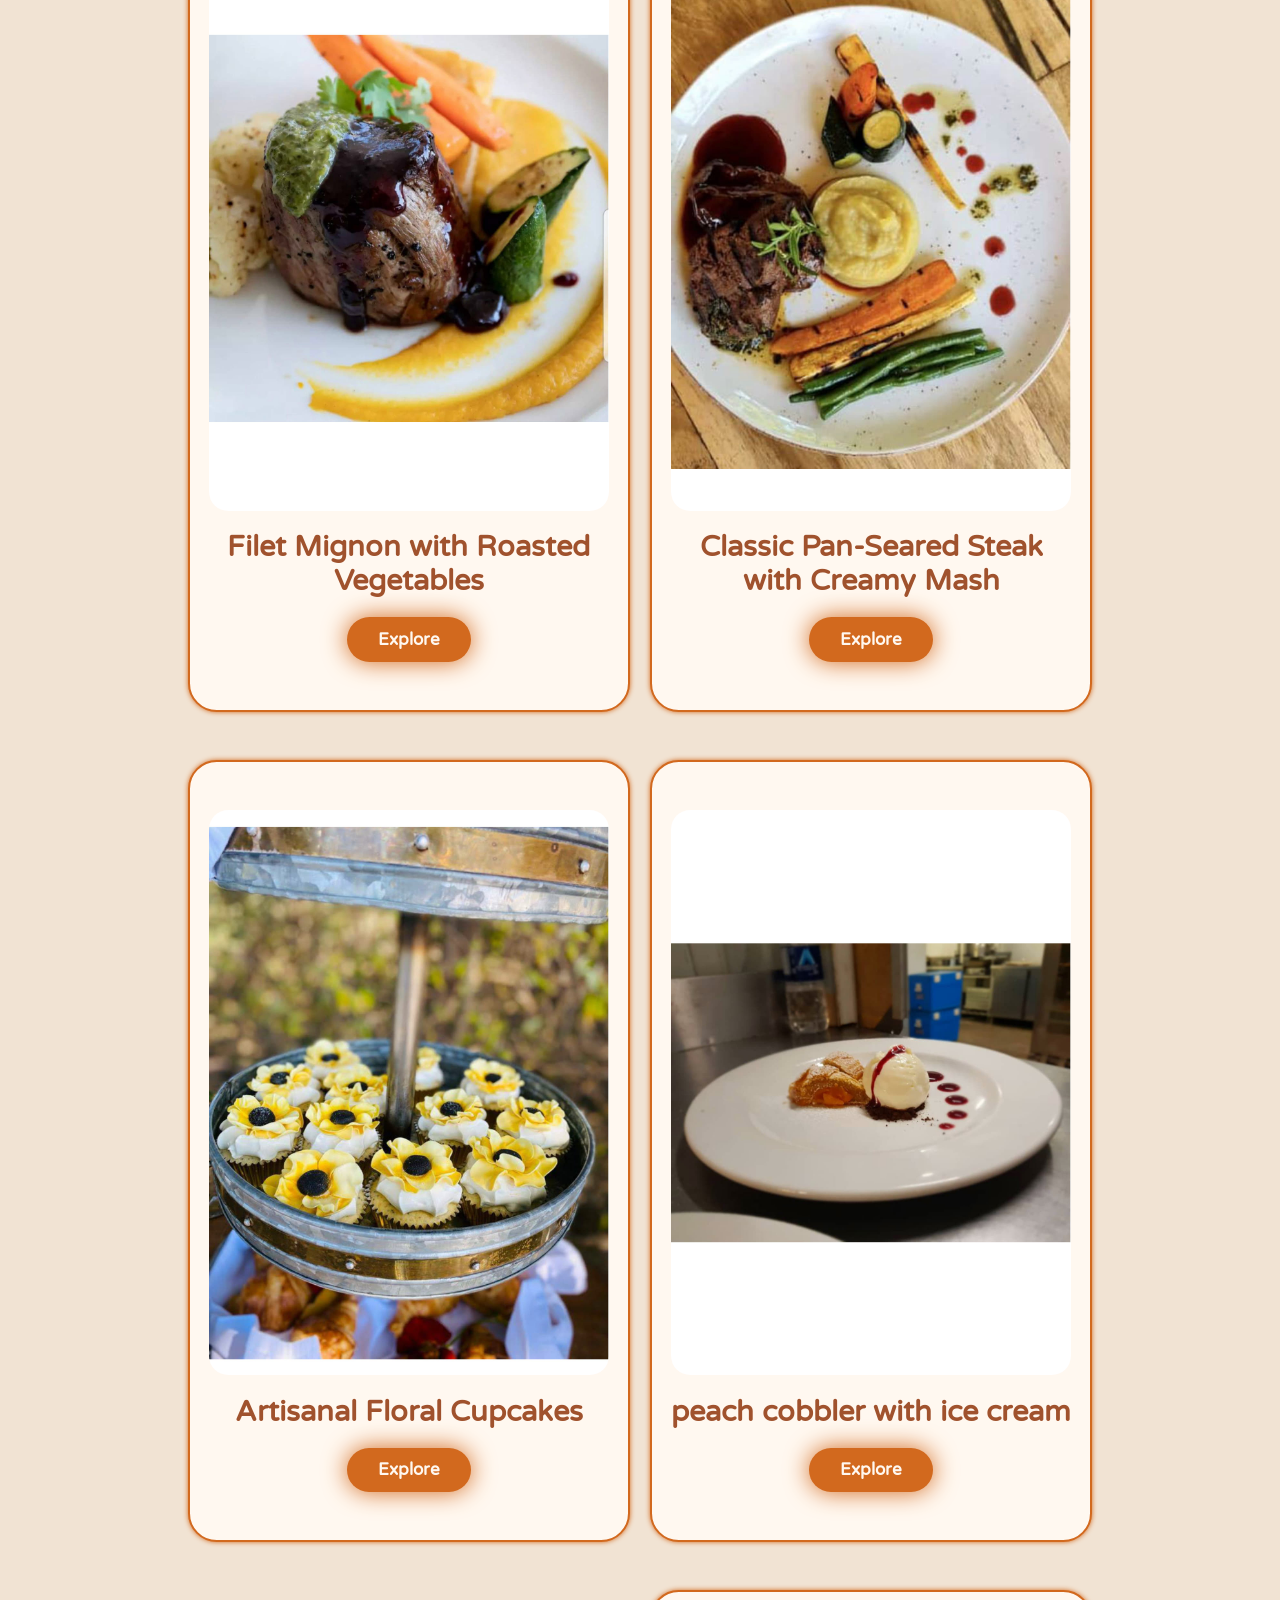
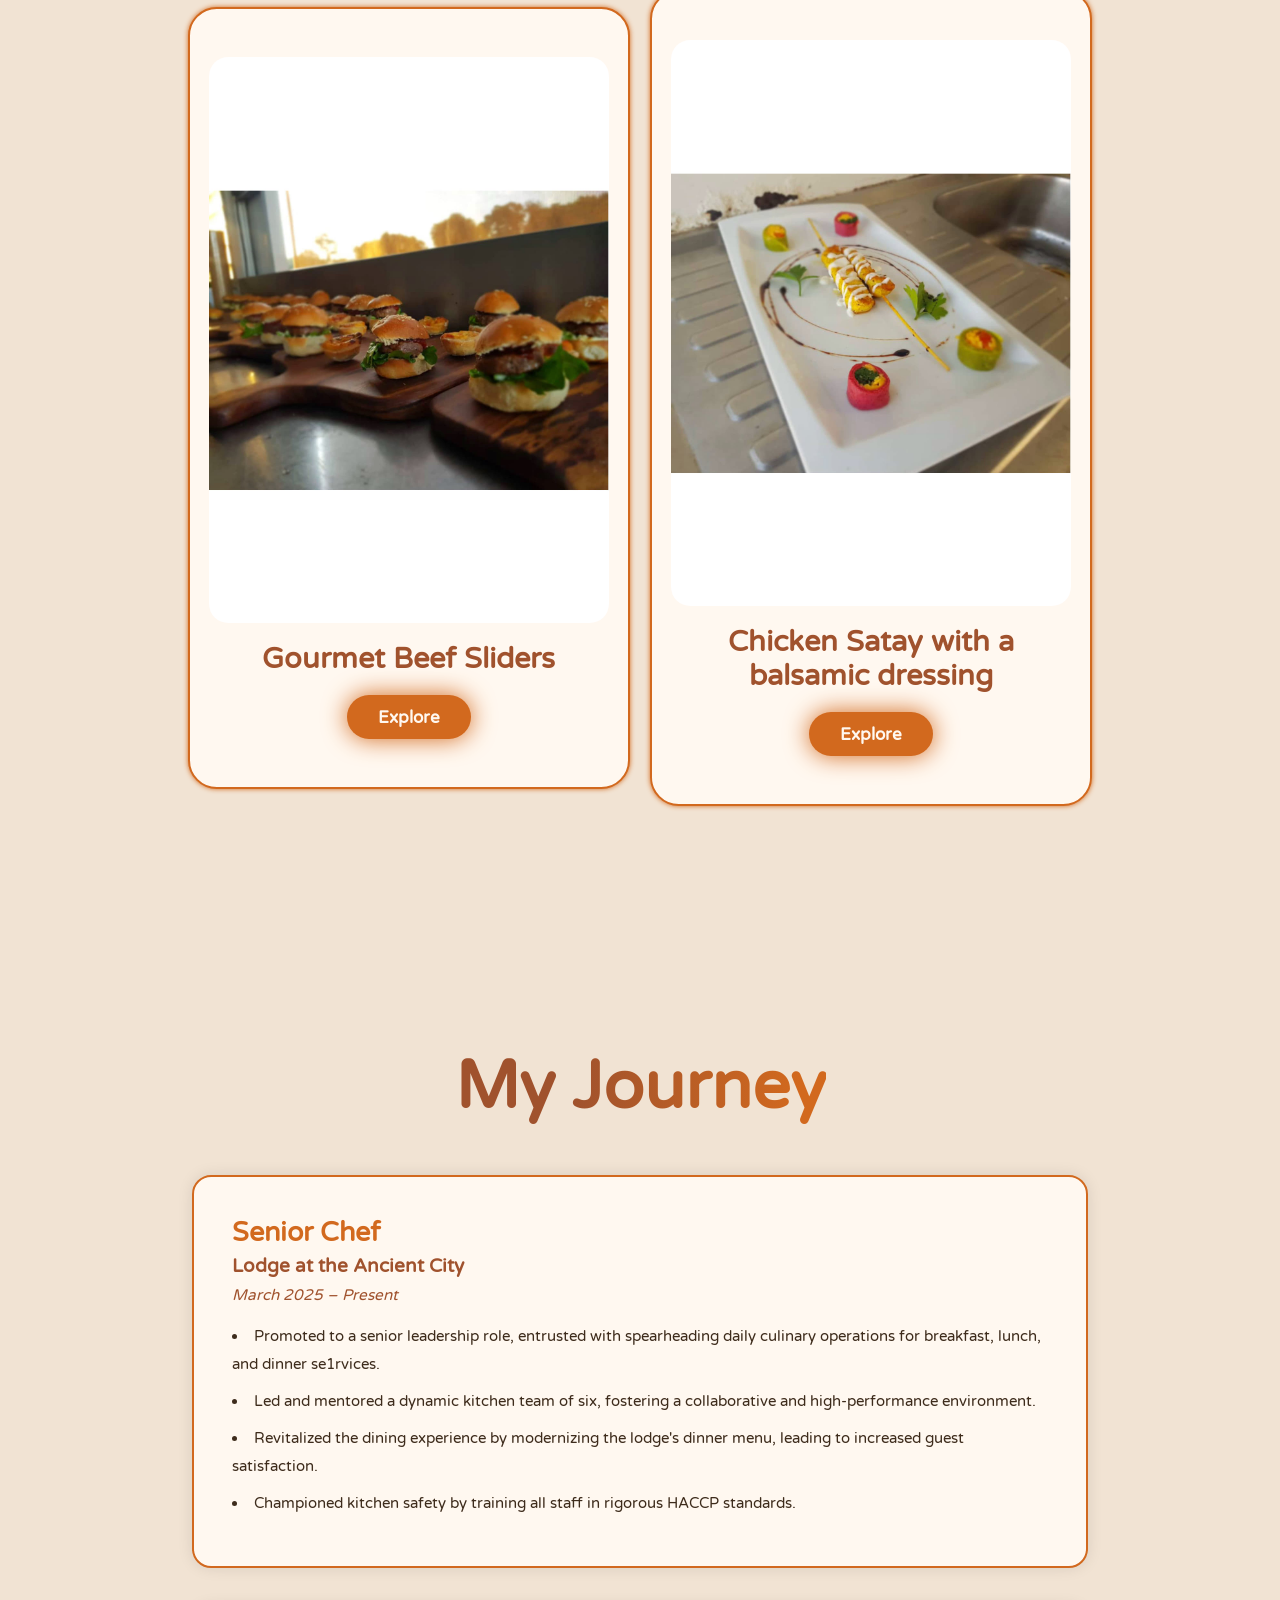
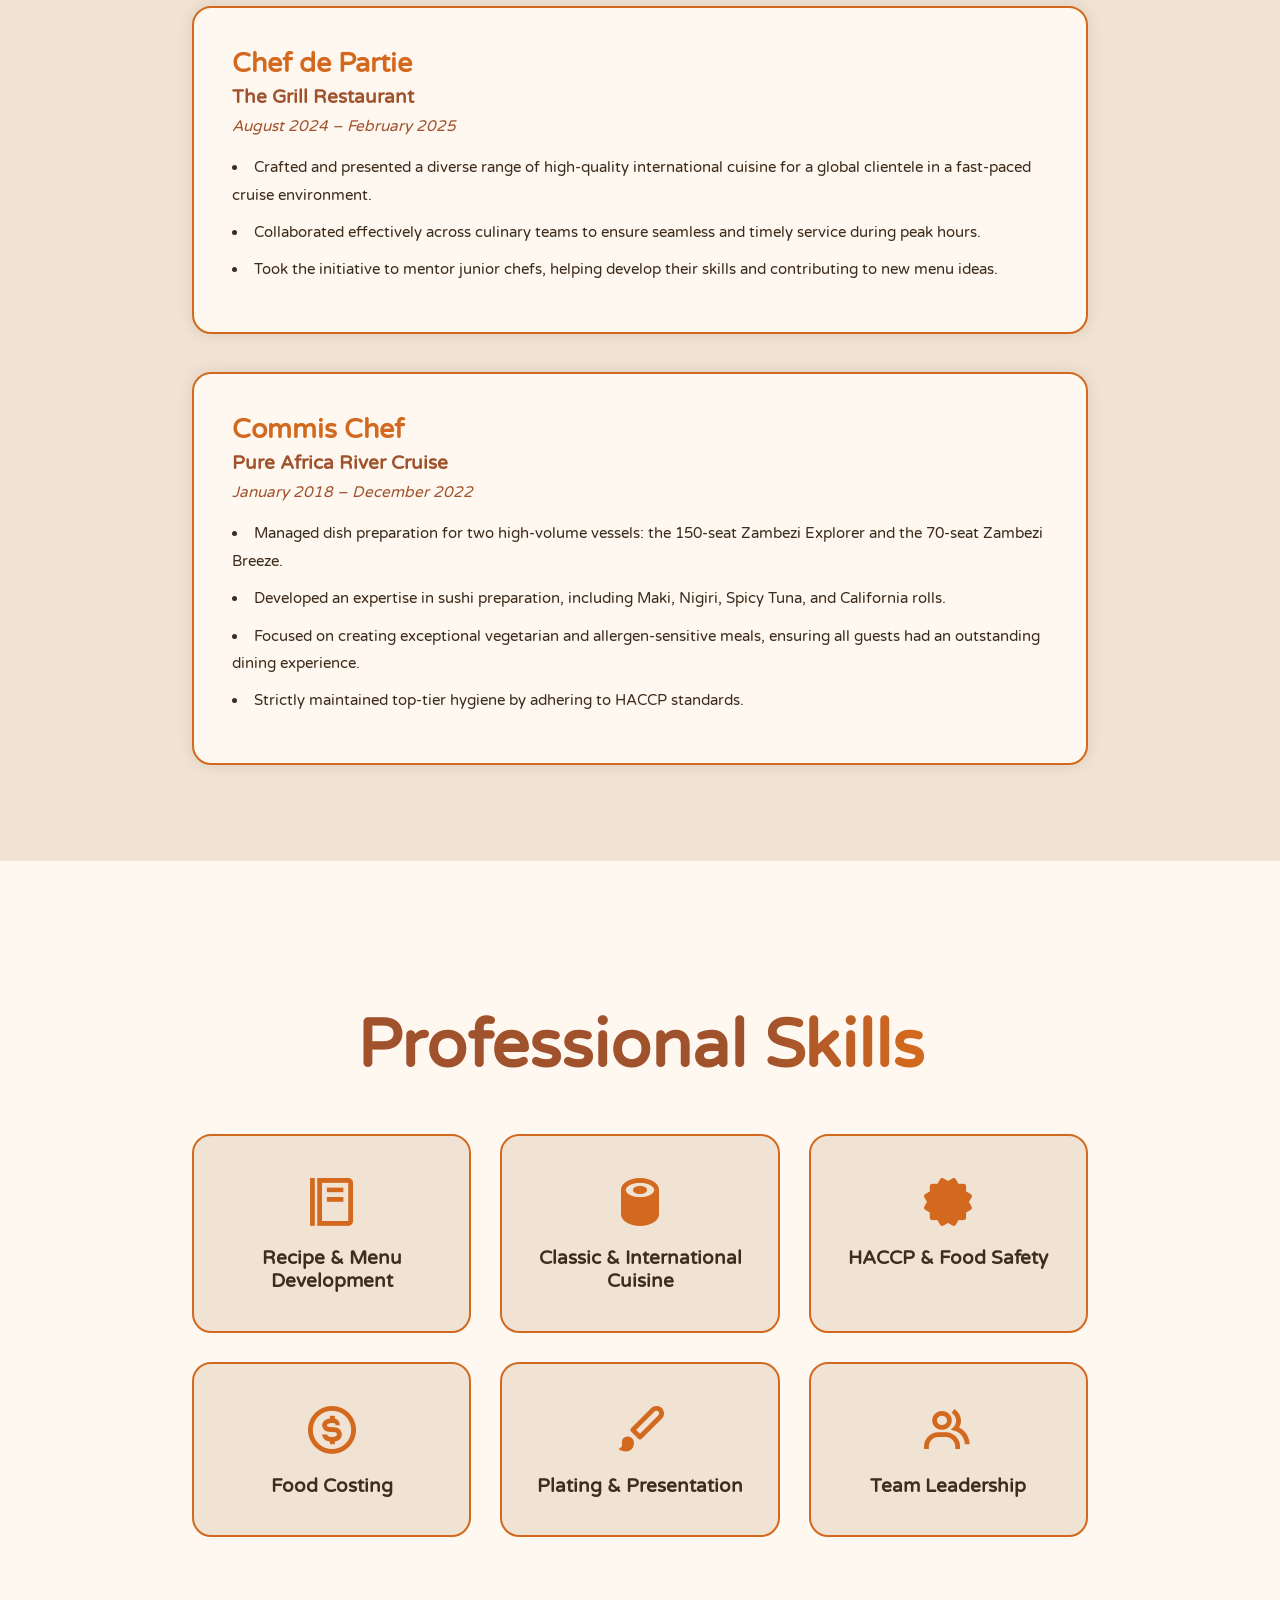
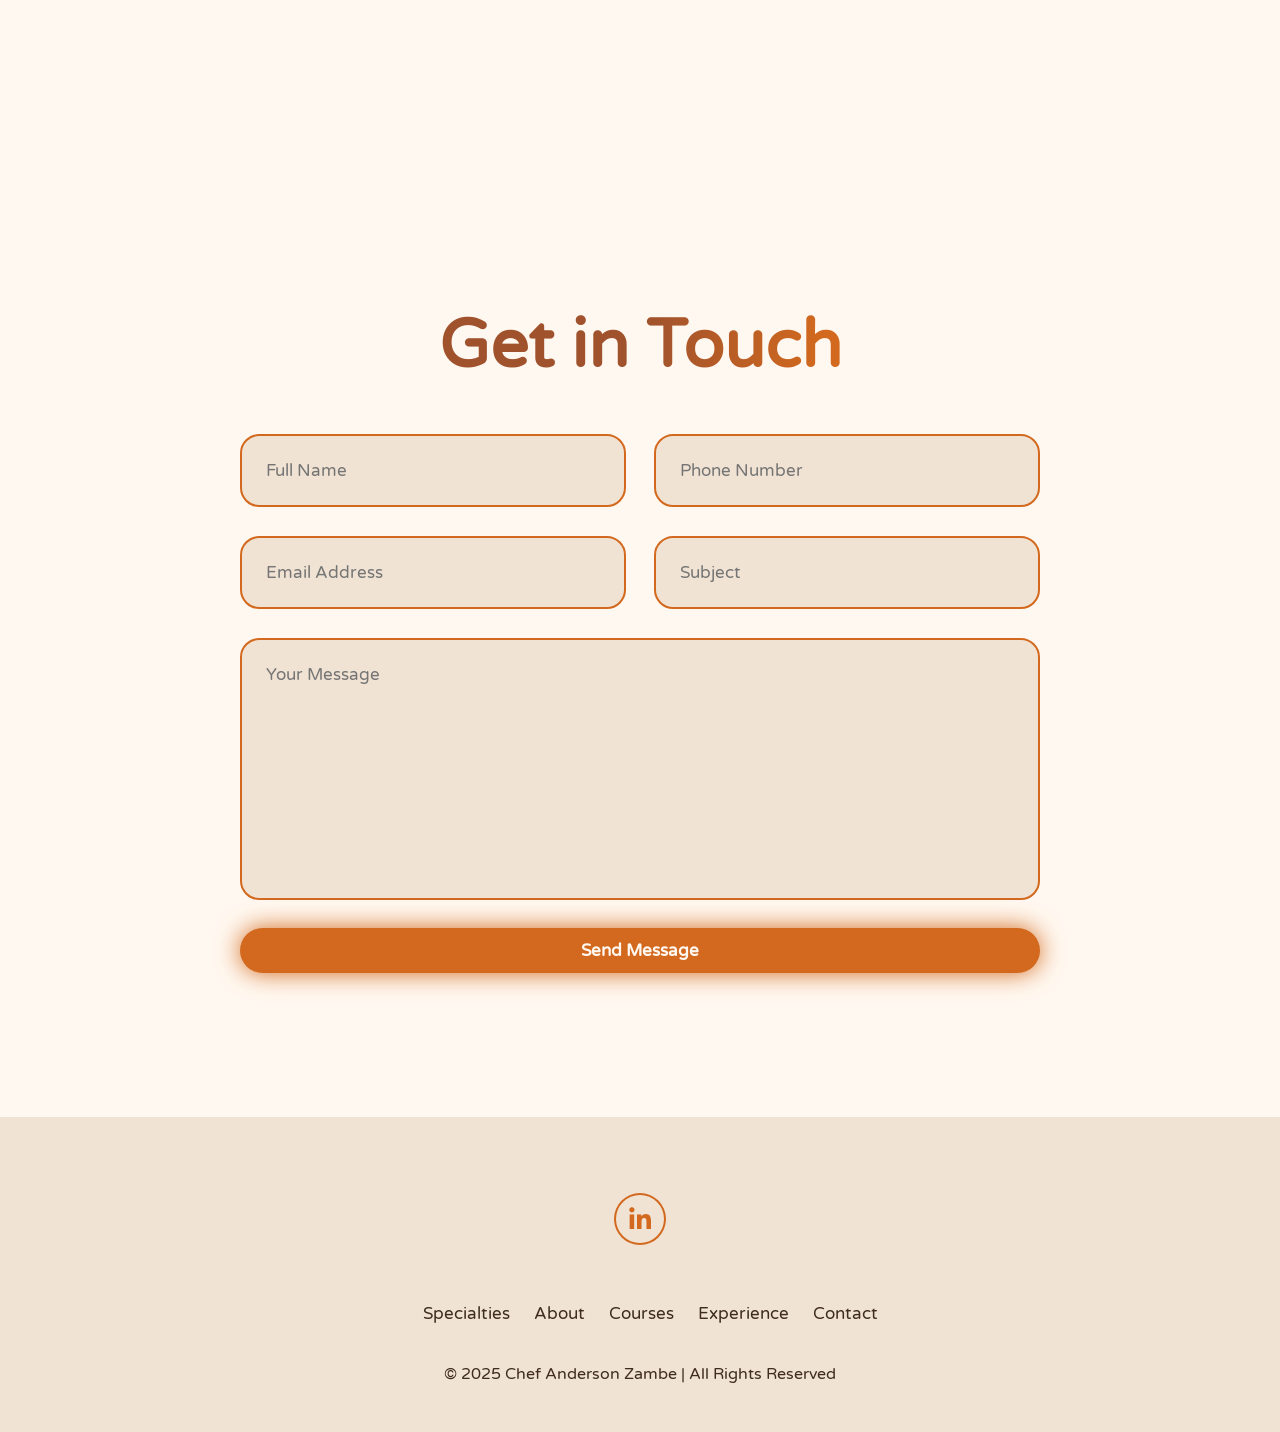
==== commit 1387ae27: "Update index.html" ====
--- a/index.html
+++ b/index.html
@@ -34,7 +34,7 @@
 
       <div class="social-icons">
         <!-- <a href="https://github.com/chef-tonderai" target="_blank"><i class='bx bxl-github'></i></a> -->
-        <a href="https://linkedin.com/in/chef-tonderai" target="_blank"><i class='bx bxl-linkedin'></i></a>
+        <a href="https://www.linkedin.com/in/anderson-zambe117/" target="_blank"><i class='bx bxl-linkedin'></i></a>
         <!-- <a href="https://instagram.com/chef_tonderai" target="_blank"><i class='bx bxl-instagram'></i></a> -->
         <!-- <a href="https://twitter.com/chef_tonderai" target="_blank"><i class='bx bxl-twitter'></i></a> -->
       </div>
@@ -46,13 +46,13 @@
     </div>
 
     <div class="home-img">
-      <img src="chef Anderson.JPG" alt="Chef Tonderai Mitchel">
+      <img src="IMG_2162.jpeg" alt="Chef Anderson Zambe">
     </div>
   </section>
 
   <section class="about" id="about">
     <div class="about-img">
-      <img src="chef Anderson 2.JPG" alt="Chef in action">
+      <img src="IMG_2163.jpeg" alt="Chef in action">
     </div>
     <div class="about-content">
       <h2>About <span>Me</span></h2>
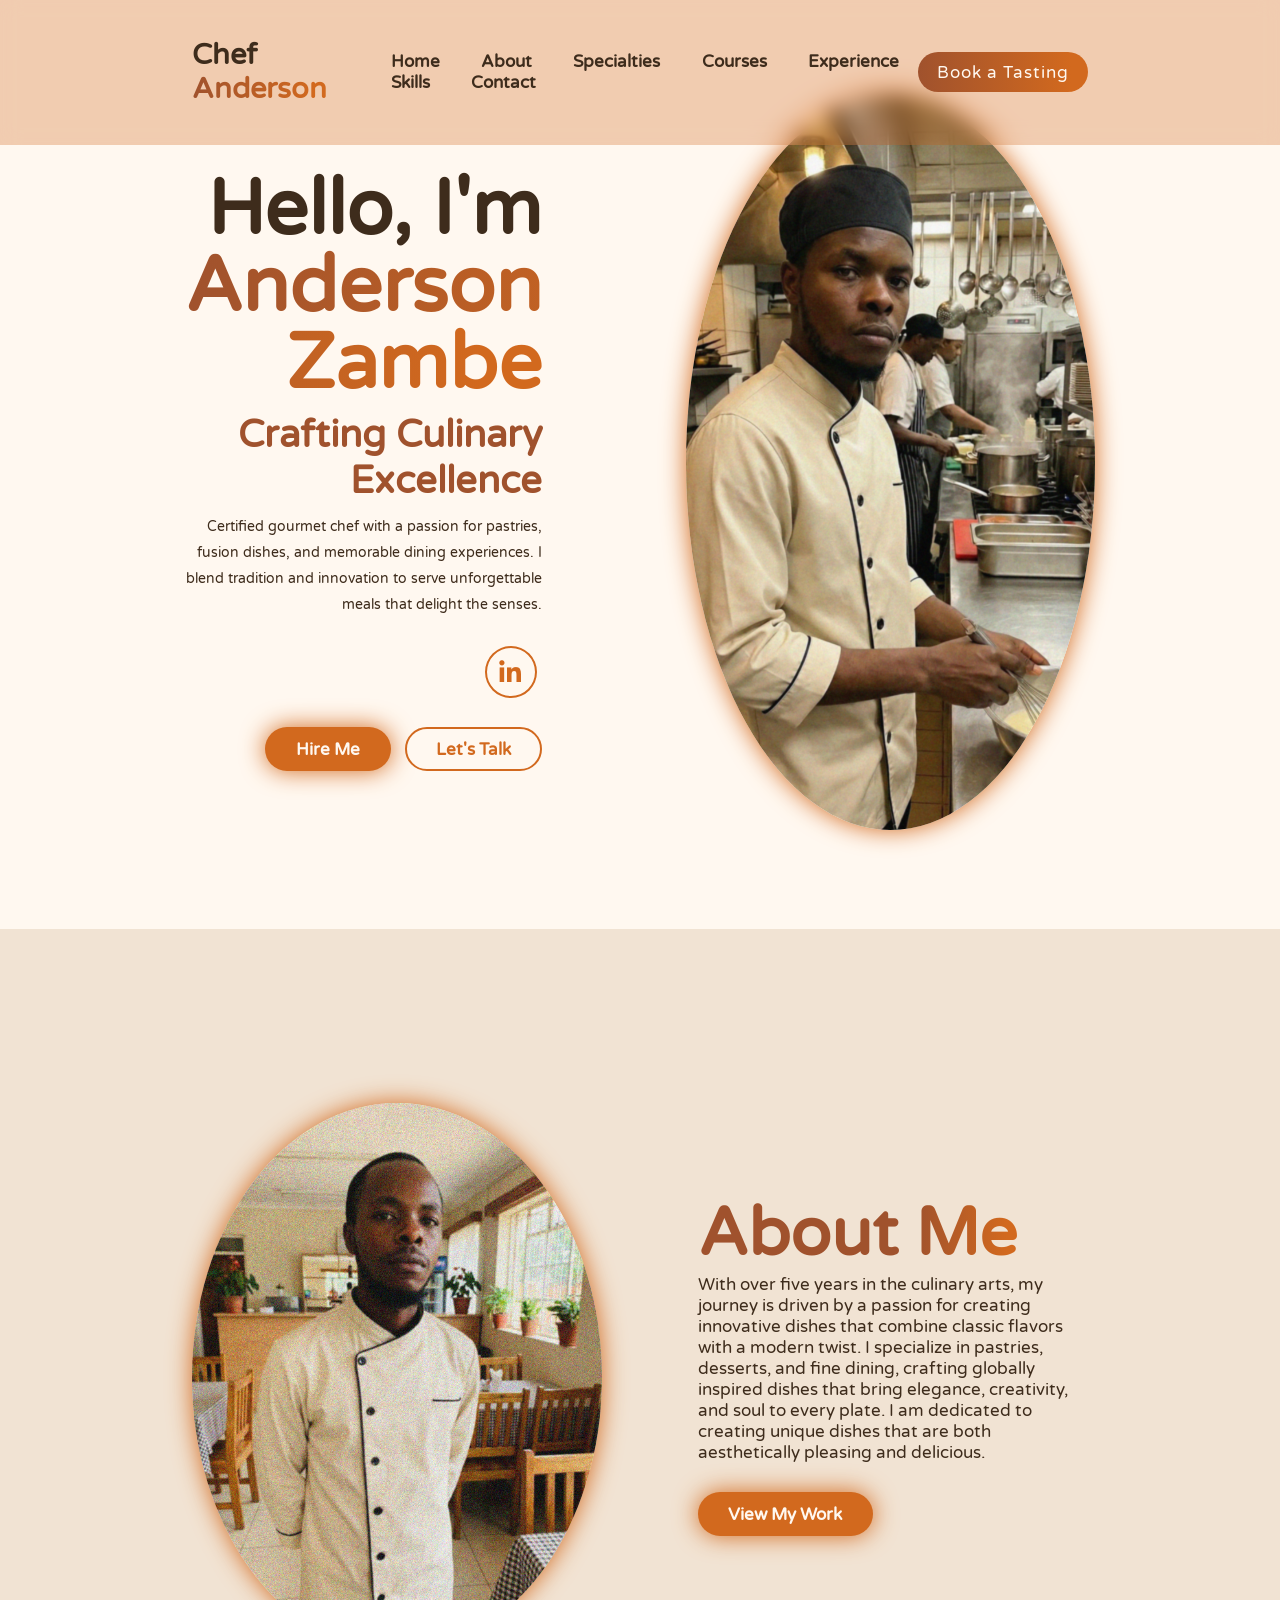
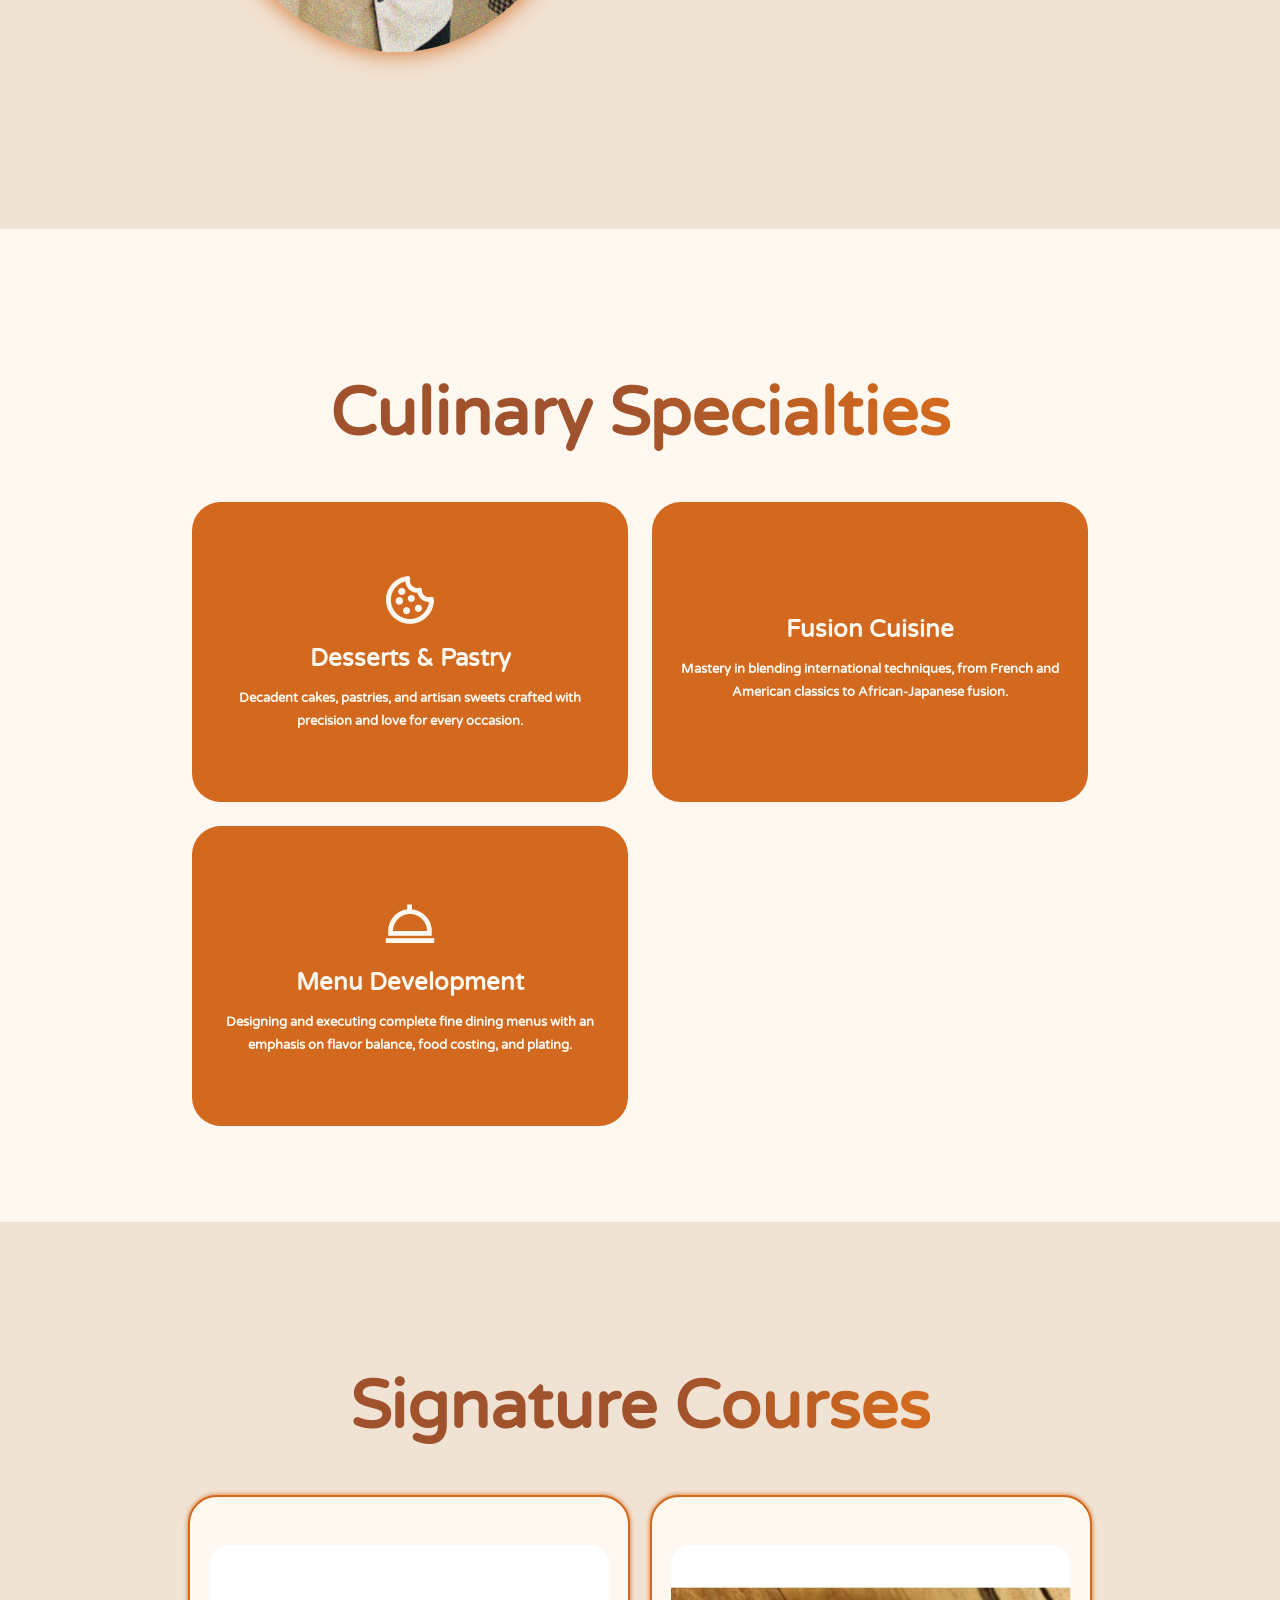
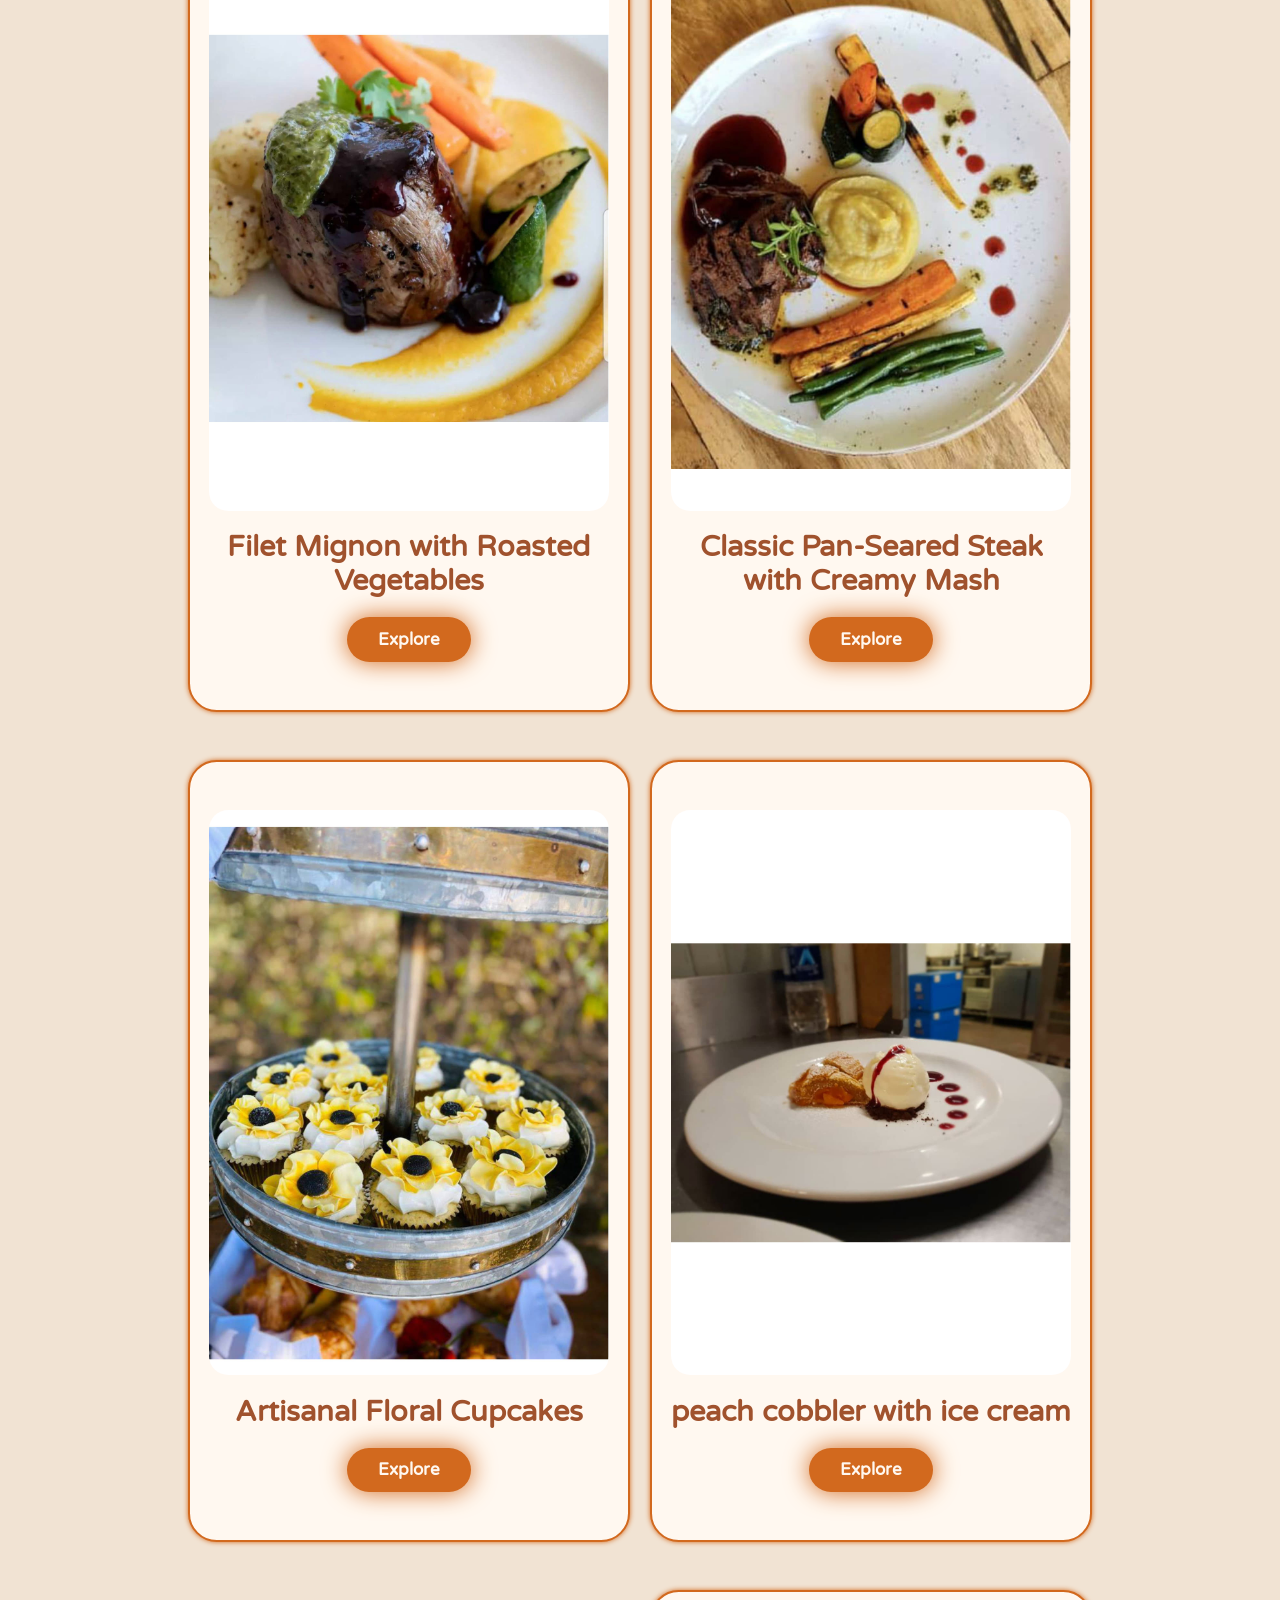
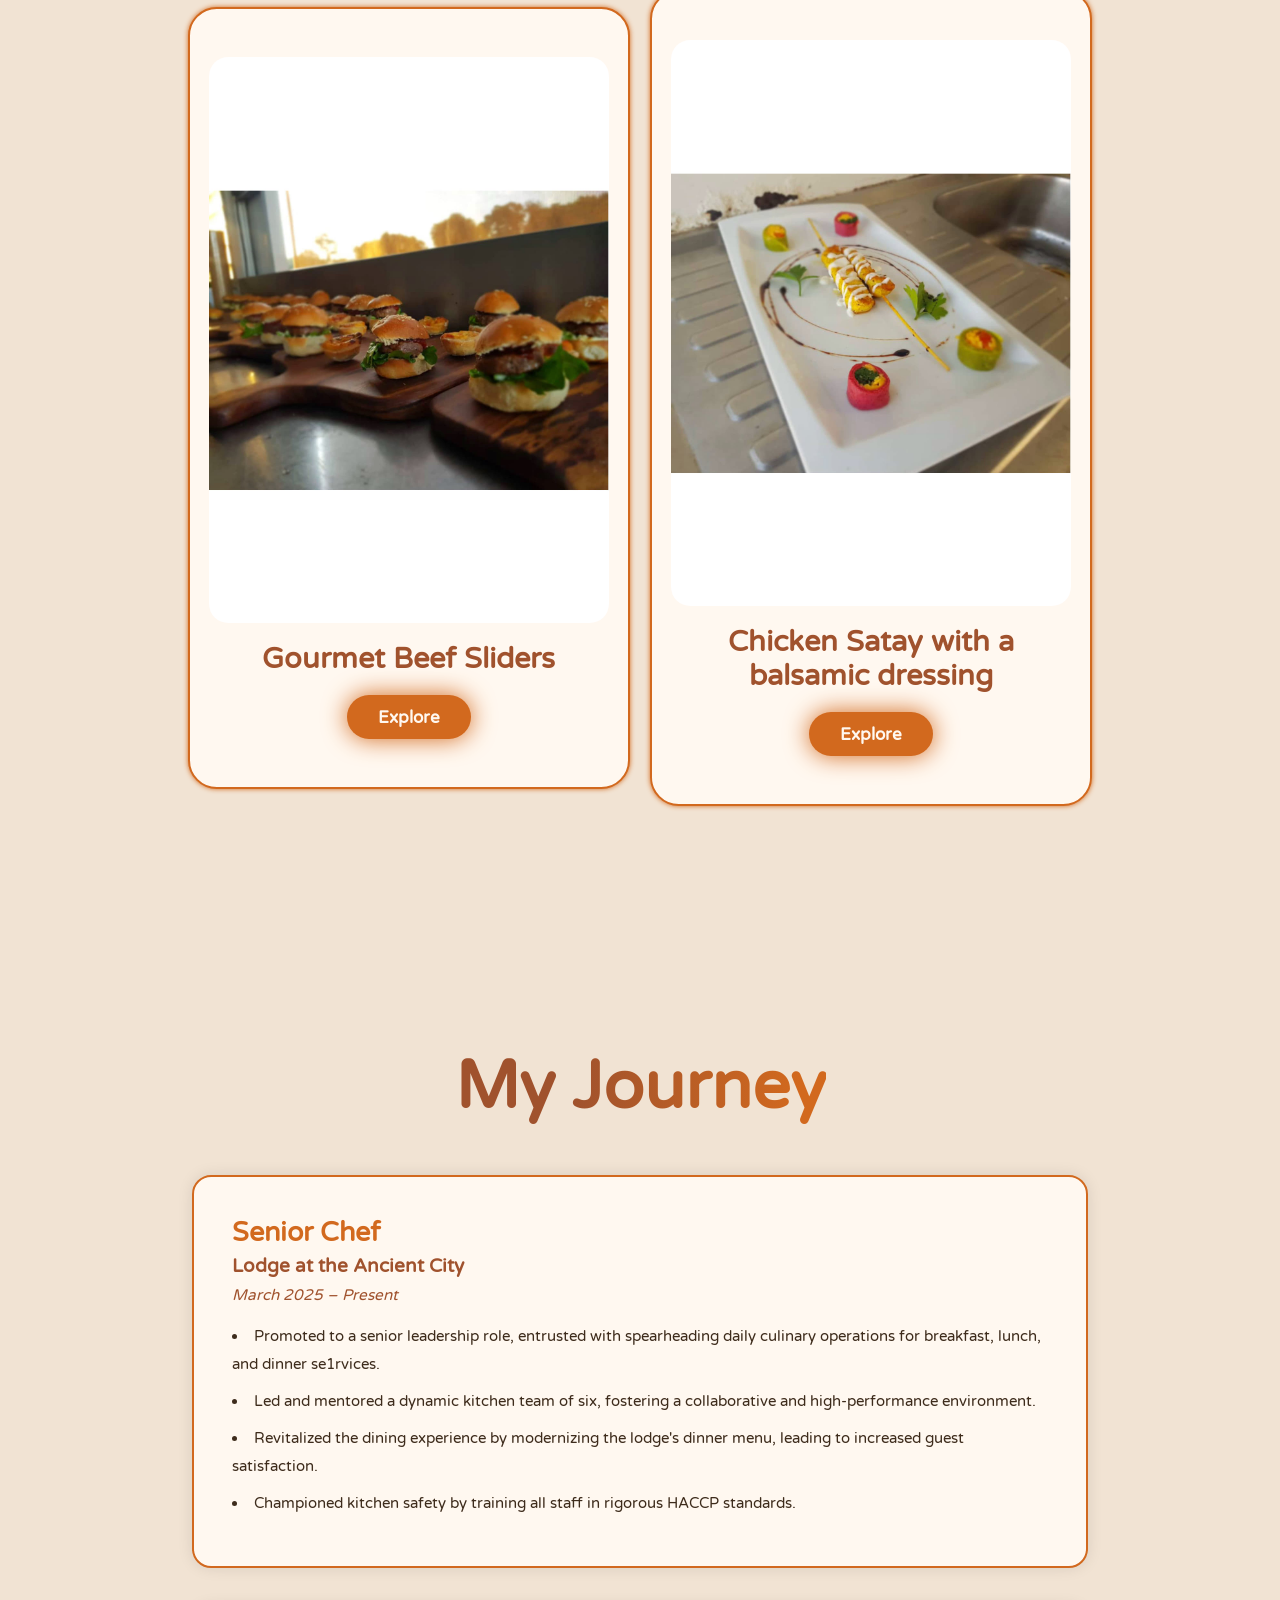
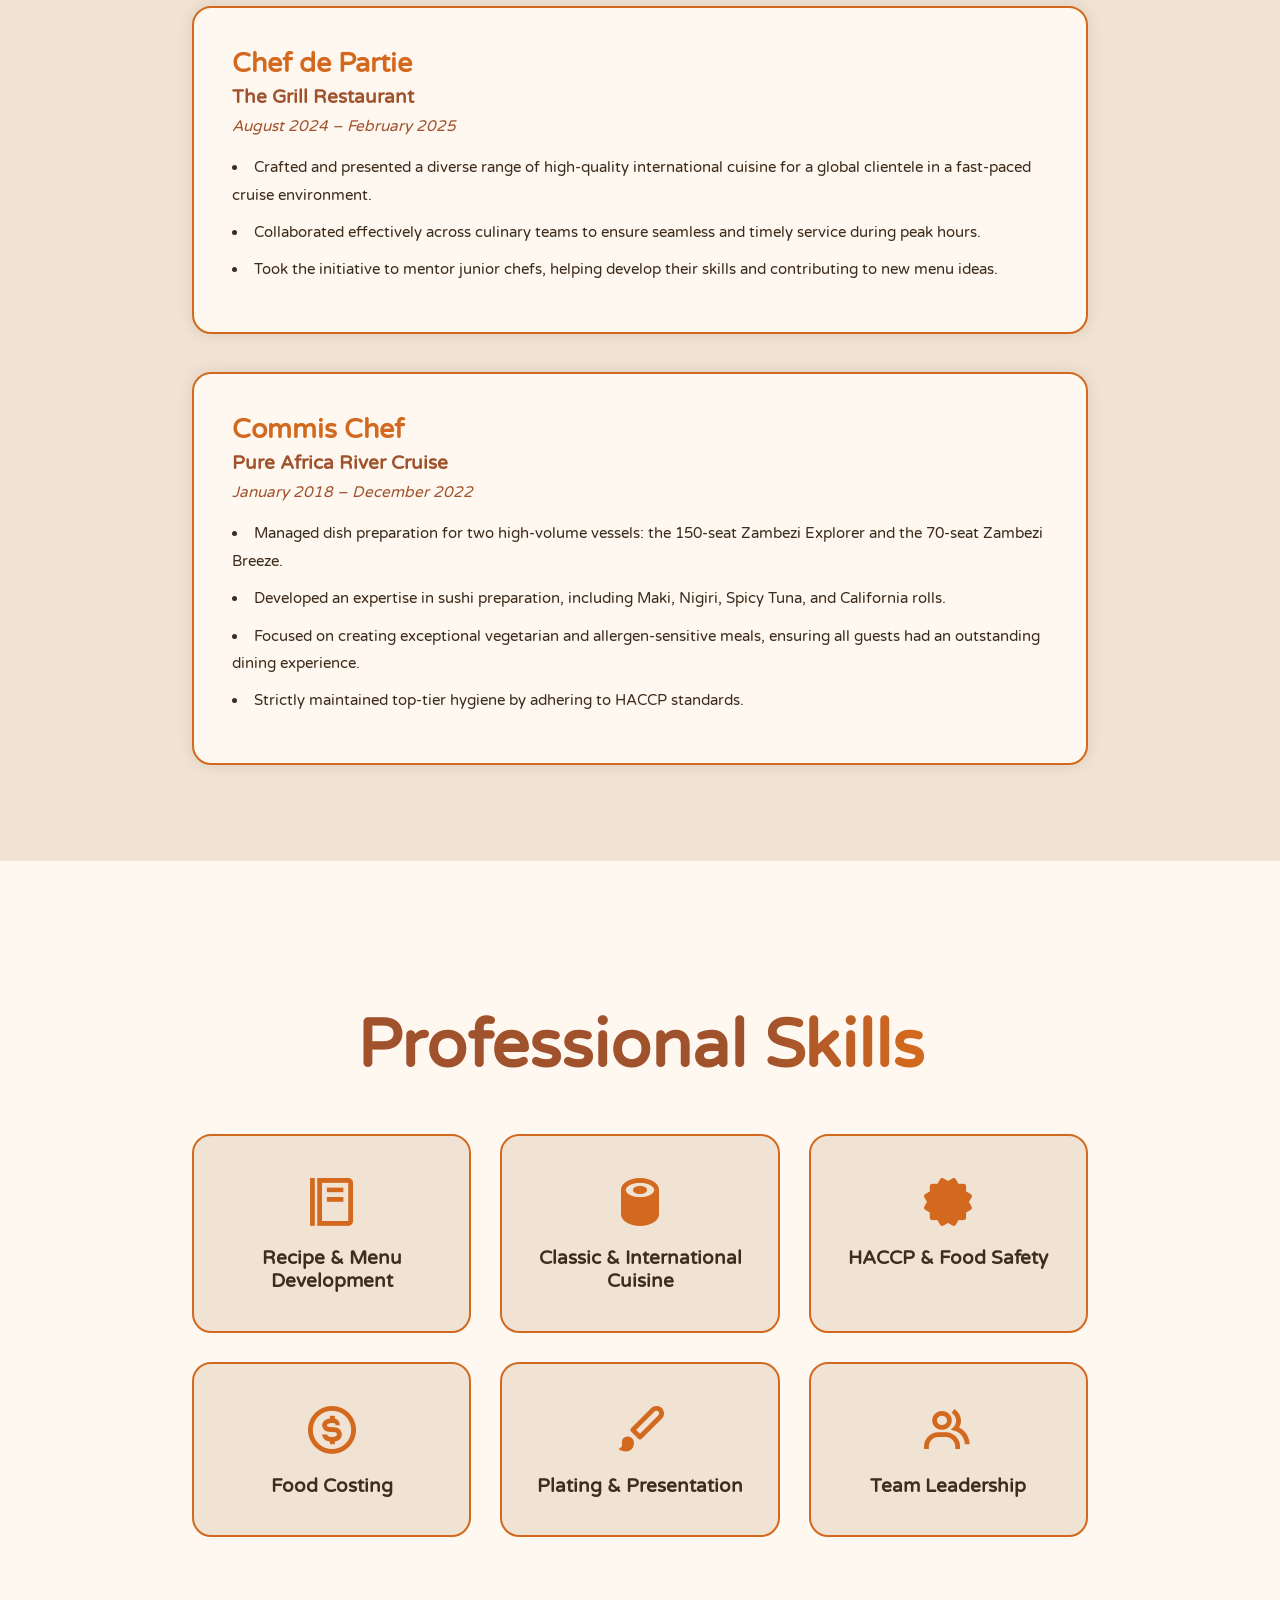
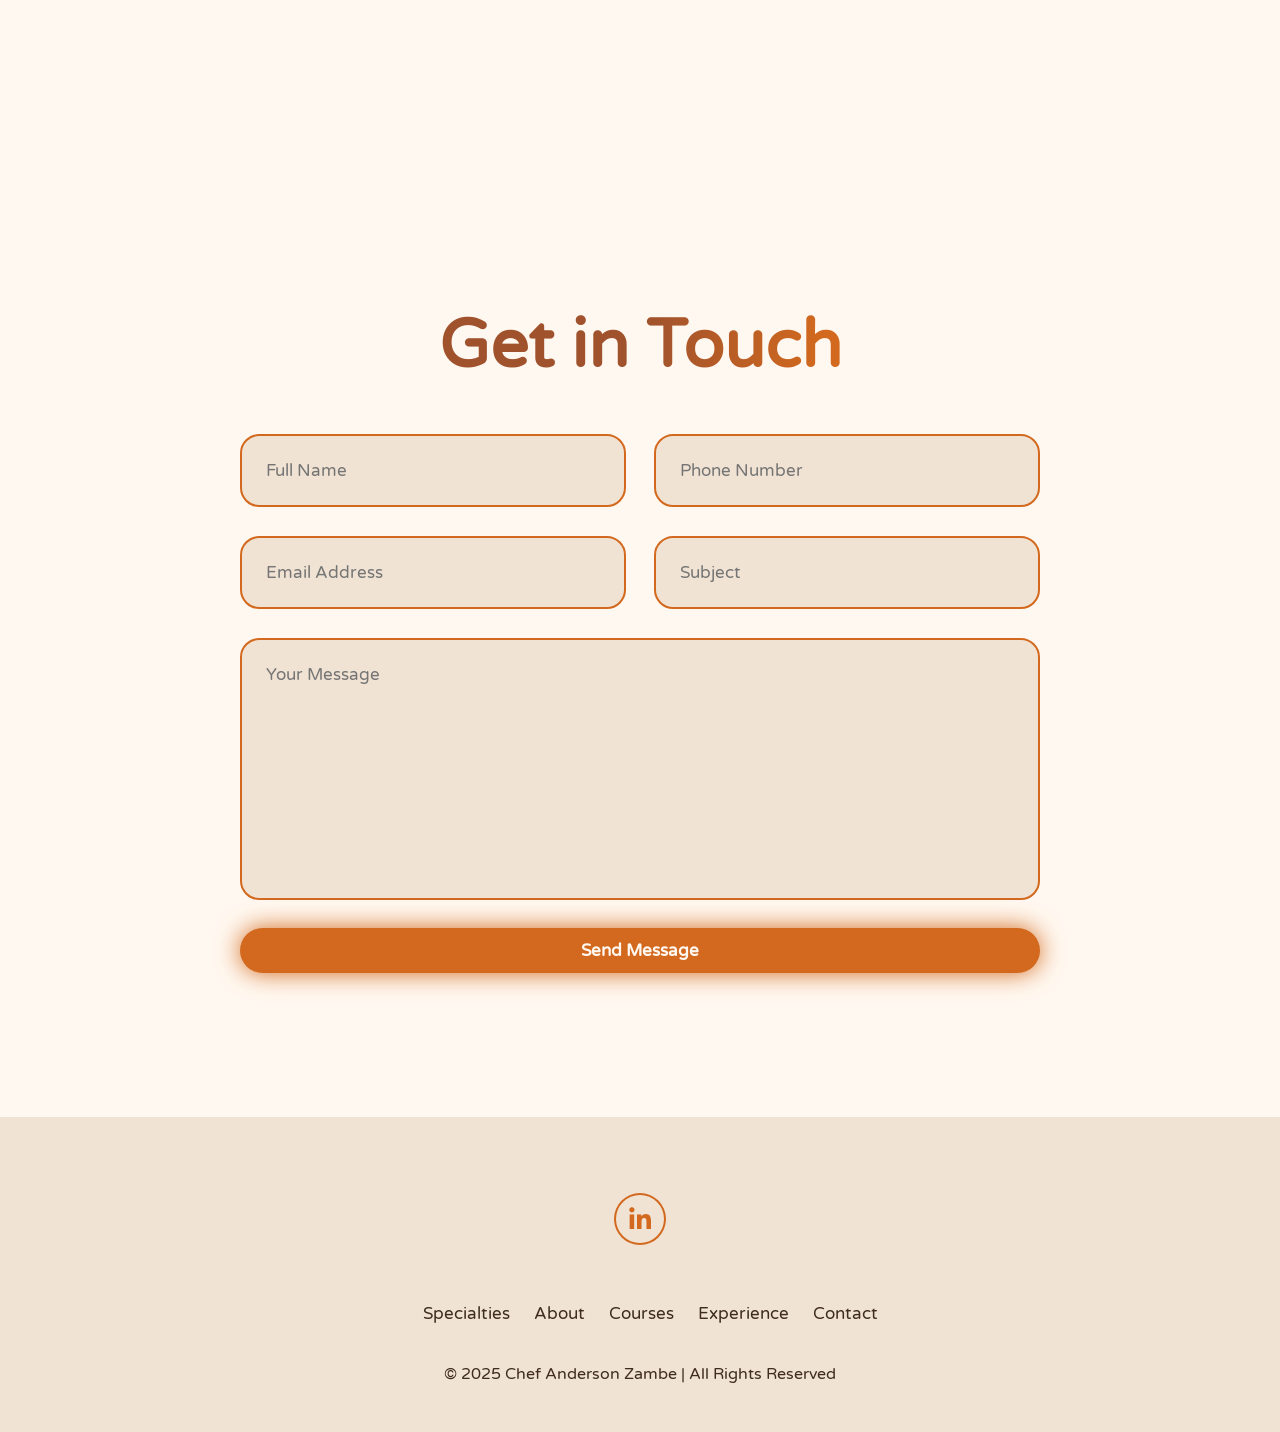
==== commit 524cdef0: "Update index.html" ====
--- a/index.html
+++ b/index.html
@@ -3,16 +3,16 @@
 <head>
   <meta charset="UTF-8">
   <meta name="viewport" content="width=device-width, initial-scale=1.0">
-  <title>Chef Tonderai Mitchel | Portfolio</title>
+  <title>Chef Anderson Zambe | Portfolio</title>
   <link rel="preconnect" href="https://fonts.googleapis.com">
   <link rel="preconnect" href="https://fonts.gstatic.com" crossorigin>
   <link href="https://fonts.googleapis.com/css2?family=Figtree:ital,wght@0,300..900;1,300..900&family=Inter+Tight:ital,wght@0,100..900;1,100..900&family=Inter:ital,opsz,wght@0,14..32,100..900;1,14..32,100..900&family=Libre+Baskerville:ital,wght@0,400;0,700;1,400&family=Outfit:wght@100..900&family=Signika:wght@300..700&family=Varela+Round&family=Young+Serif&display=swap" rel="stylesheet">
-  <link rel="stylesheet" href="CV.css">
+  <link rel="stylesheet" href="style.css">
   <link href='https://unpkg.com/boxicons@2.1.4/css/boxicons.min.css' rel='stylesheet'>
 </head>
 <body>
   <header class="header">
-    <a href="#home" class="logo">Chef <span>Tonderai Mitchel</span></a>
+    <a href="#home" class="logo">Chef <span>Anderson</span></a>
     <i class='bx bx-menu' id="menu-icon"></i>
     <nav class="navbar">
       <a href="#home">Home</a>
@@ -254,6 +254,6 @@
     </div>
   </div>
 
-  <script src="CV.js"></script>
+  <script src="script.js"></script>
 </body>
 </html>
--- a/style.css
+++ b/style.css
@@ -0,0 +1,748 @@
+* {
+  margin: 0;
+  padding: 0;
+  box-sizing: border-box;
+  text-decoration: none;
+  scroll-behavior: smooth;
+  font-family: 'Varela Round';
+}
+
+:root {
+  --bg-color: #fff8f0;          /* Soft cream background */
+  --second-bg-color: #f1e3d3;   /* Light beige/pastry dough tone */
+  --text-color: #3e2c1c;        /* Deep coffee brown */
+  --main-color: #d2691e;        /* Cinnamon/Caramel */
+  --accent-color: #a0522d;      /* Rich chocolatey tone */
+  color: #3e2c1c;
+}
+
+html {
+  font-size: 60%;
+  overflow-x: hidden;
+}
+
+body {
+  background-color: var(--bg-color);
+  color: var(--text-color);
+  overflow-x: hidden; /* Added to prevent horizontal scroll */
+}
+
+.header {
+  position: fixed;
+  width: 100%;
+  top: 0;
+  left: 0;
+  padding: 4rem 15%;
+  background: rgba(210, 105, 30, 0.3); /* cinnamon with transparency */
+  backdrop-filter: blur(10px);
+  display: flex;
+  justify-content: space-between;
+  align-items: center;
+  z-index: 999;
+}
+
+
+#menu-icon {
+  font-size: 3.5rem;
+  color: var(--main-color);
+  display: none;
+}
+
+.logo {
+  font-size: 3rem;
+  color: var(--text-color);
+  font-weight: 800;
+  cursor: pointer;
+  transition: 0.3s ease-in-out;
+}
+
+.logo:hover {
+  transform: scale(1.1);
+  color: var(--accent-color);
+}
+
+span {
+  background: linear-gradient(
+    270deg,
+    #d2691e 10%,       /* cinnamon */
+    #a0522d             /* chocolate */
+  );
+  background-clip: text;
+  color: transparent;
+}
+
+.navbar a {
+  font-size: 1.8rem;
+  color: var(--text-color);
+  margin-left: 4rem;
+  font-weight: 900;
+  transition: 0.3s ease-in-out;
+  border-bottom: 3px solid transparent;
+}
+
+.navbar a:hover {
+  color: var(--main-color);
+  border-bottom: 3px solid var(--main-color);
+}
+
+.gradient-btn {
+  font-size: 1.8rem;
+  padding: 1rem 2rem;
+  border-radius: 3rem;
+  background: linear-gradient(
+    270deg,
+    #d2691e 10%,   /* cinnamon */
+    #a0522d         /* chocolate */
+  );
+  letter-spacing: 1px;
+  cursor: pointer;
+  transition: 0.3s ease-in-out;
+  color: var(--bg-color);
+  border: none;
+  white-space: nowrap;
+}
+
+.gradient-btn:hover {
+  transform: scale(1.1);
+  background: linear-gradient(
+    270deg,
+    #a0522d 10%,   /* chocolate */
+    #d2691e        /* cinnamon */
+  );
+}
+
+section {
+  min-height: 100vH;
+  padding: 10rem 15%;
+}
+
+.home {
+  display: flex;
+  justify-content: center;
+  align-items: center;
+  gap: 15rem;
+}
+
+.home-content {
+  display: flex;
+  flex-direction: column;
+  align-items: flex-end;
+  text-align: right;
+}
+
+.home-content h1 {
+  font-size: 8rem;
+  font-weight: 700;
+  margin-top: 1.5rem;
+  line-height: 1;
+}
+
+.home-content h3 {
+  margin: 1rem 0;
+  font-size: 4rem;
+  color: var(--accent-color);
+}
+
+.home-content p {
+  font-size: 1.5rem;
+  font-weight: 400;
+  line-height: 1.8;
+  color: var(--text-color);
+}
+
+.home-img img {
+  width: 32vW;
+  border-radius: 50%;
+  box-shadow: 0 0 25px var(--main-color);
+  transition: 0.4s ease-in-out;
+}
+
+.home-img img:hover {
+  box-shadow:
+    0 0 25px var(--main-color),
+    0 0 50px var(--main-color),
+    0 0 100px var(--main-color);
+}
+
+.social-icons a {
+  display: inline-flex;
+  justify-content: center;
+  align-items: center;
+  font-size: 3rem;
+  padding: 1rem;
+  background: transparent;
+  border: 2px solid var(--main-color);
+  border-radius: 50%;
+  color: var(--main-color);
+  margin: 3rem 0.5rem;
+  transition: 0.3s ease-in-out;
+}
+
+.social-icons a:hover {
+  color: var(--bg-color);
+  background-color: var(--main-color);
+  transform: scale(1.2) translateY(-5px);
+  box-shadow: 0 0 25px var(--main-color);
+}
+
+.btn-group {
+  display: flex;
+  gap: 1.5rem;
+}
+
+.btn {
+  display: inline-block;
+  padding: 1rem 3rem;
+  background-color: var(--main-color);
+  box-shadow: 0 0 25px var(--main-color);
+  border-radius: 3rem;
+  font-size: 1.8rem;
+  color: var(--bg-color);
+  border: 2px solid transparent;
+  font-weight: 600;
+  transition: 0.3s ease-in-out;
+}
+
+.btn:hover {
+  transform: scale(1.05);
+  box-shadow:
+    0 0 25px var(--main-color),
+    0 0 25px var(--main-color);
+}
+
+.btn-group a:nth-of-type(2) {
+  background-color: var(--bg-color);
+  color: var(--main-color);
+  border: 2px solid var(--main-color);
+  box-shadow: 0 0 25px transparent;
+}
+
+.btn-group a:nth-of-type(2):hover {
+  box-shadow: 0 0 25px var(--main-color);
+  background-color: var(--main-color);
+  color: var(--bg-color);
+}
+
+.about {
+  display: flex;
+  justify-content: center;
+  align-items: center;
+  gap: 10rem;
+  background-color: var(--second-bg-color);
+}
+
+.about-img img {
+  width: 32vW;
+  border-radius: 50%;
+  box-shadow: 0 0 25px var(--main-color);
+  transition: 0.4s ease-in-out;
+}
+
+.about-img img:hover {
+  box-shadow:
+    0 0 25px var(--main-color),
+    0 0 50px var(--main-color),
+    0 0 100px var(--main-color);
+}
+
+.about-content h2 {
+  font-size: 7rem;
+  text-align: left;
+  color: var(--accent-color);
+}
+
+.about-content p {
+  font-size: 1.8rem;
+  color: var(--text-color);
+}
+
+.about-content .btn {
+  margin: 3rem 0;
+}
+
+::-webkit-scrollbar {
+  width: 20px;
+  height: 10px;
+}
+
+::-webkit-scrollbar-thumb {
+  background-color: var(--main-color);
+  border-radius: 10px;
+}
+
+::-webkit-scrollbar-track {
+  background-color: var(--bg-color);
+}
+
+.heading {
+  text-align: center;
+  font-size: 7rem;
+  margin: 5rem 0;
+  color: var(--accent-color);
+}
+
+.services {
+  background-color: var(--bg-color);
+  color: var(--text-color);
+}
+
+.services h2 {
+  color: var(--accent-color);
+}
+
+.services-container {
+  display: grid;
+  grid-template-columns: repeat(auto-fit, minmax(300px, 1fr));
+  align-items: center;
+  gap: 2.5rem;
+}
+
+.service-box {
+  display: flex;
+  justify-content: center;
+  align-items: center;
+  background-color: var(--main-color);
+  height: 300px; /* Reduced height for better balance */
+  border-radius: 3rem;
+  cursor: pointer;
+  border: 5px solid transparent;
+  transition: 0.4s ease-in-out;
+  color: var(--bg-color);
+}
+
+.service-box:hover {
+  background: var(--second-bg-color);
+  color: var(--main-color);
+  border: 2px solid var(--main-color);
+  transform: scale(1.03);
+}
+
+.service-info {
+  display: flex;
+  flex-direction: column;
+  text-align: center;
+  justify-content: center;
+  align-items: center;
+  padding: 2rem; /* Adjusted padding */
+}
+
+.service-info h4 {
+  font-size: 2.5rem; /* Adjusted font size */
+  margin: 1.5rem 0;
+  font-weight: 800;
+}
+
+.service-info p {
+  font-size: 1.4rem;
+  font-weight: 600;
+  line-height: 1.7;
+}
+
+.service-info i {
+  font-size: 6rem; /* Adjusted icon size */
+}
+
+
+.courses {
+  background-color: var(--second-bg-color);
+}
+
+.projects-box {
+  display: grid;
+  grid-template-columns: repeat(auto-fit, minmax(350px, 1fr));
+  place-items: center;
+  gap: 3rem;
+  row-gap: 5rem;
+}
+
+.project-card {
+  display: flex;
+  flex-direction: column;
+  align-items: center;
+  justify-content: center;
+  text-align: center;
+  background-color: var(--bg-color);
+  border: 2px solid var(--main-color);
+  border-radius: 3rem;
+  gap: 2rem;
+  padding: 5rem 2rem;
+  overflow: hidden;
+  cursor: pointer;
+  box-shadow: 0 0 5px var(--main-color);
+  transition: 0.3s ease;
+  color: var(--text-color);
+}
+
+.project-card:hover {
+  box-shadow:
+    0 0 25px var(--main-color),
+    0 0 50px var(--main-color),
+    0 0 100px var(--main-color);
+  transform: scale(1.02);
+}
+
+.project-card img {
+  max-width: 400px;
+  border-radius: 2em;
+  object-fit: cover;
+}
+
+.project-card h3 {
+  font-size: 3rem;
+  color: var(--accent-color);
+}
+
+.project-card p {
+  font-size: 1.6rem;
+  color: var(--text-color);
+}
+
+.contact {
+  background-color: var(--bg-color);
+}
+
+.contact h2 {
+  margin-bottom: 3rem;
+  color: var(--accent-color);
+}
+
+.contact form {
+  display: flex;
+  flex-direction: column; /* Changed for better structure */
+  justify-content: center;
+  align-items: center;
+  gap: 3rem;
+  margin: 5rem auto; /* Centered form */
+  text-align: center;
+  max-width: 800px; /* Added max-width */
+}
+
+.contact form .input-group {
+    display: flex;
+    gap: 3rem;
+    width: 100%;
+}
+
+.contact form .input-box {
+    width: 50%;
+    display: flex;
+    flex-direction: column;
+    gap: 3rem;
+}
+
+
+.contact form .input-box input,
+.contact form textarea {
+  width: 100%;
+  padding: 2.5rem;
+  font-size: 1.8rem;
+  color: var(--text-color);
+  background-color: var(--second-bg-color); /* Changed for contrast */
+  border-radius: 2rem;
+  border: 2px solid var(--main-color);
+  margin: 0; /* Reset margin */
+  resize: none;
+}
+
+.contact form .input-group-2 {
+    width: 100%;
+    display: flex;
+    flex-direction: column;
+    gap: 3rem;
+}
+
+
+.footer {
+  background-color: var(--second-bg-color);
+  padding: 5rem 15%; /* Added padding */
+}
+
+.footer .social-icons {
+  text-align: center;
+  padding-bottom: 3rem;
+}
+
+.footer ul {
+  text-align: center;
+  font-size: 1.8rem;
+}
+
+.footer ul li {
+  display: inline-block;
+  margin-left: 20px;
+}
+
+.footer ul li a {
+  color: var(--text-color);
+  border-bottom: 3px solid transparent;
+  transition: 0.3s ease-in-out;
+}
+
+.footer ul li a:hover {
+  border-bottom: 3px solid var(--main-color);
+  color: var(--main-color);
+}
+
+.footer .copyright {
+  text-align: center;
+  margin-top: 40px;
+  font-size: 16px;
+  color: var(--text-color);
+}
+
+.experience {
+  background-color: var(--second-bg-color);
+  padding: 10rem 15%;
+  color: var(--text-color);
+}
+
+.experience .heading {
+  font-size: 7rem;
+  text-align: center;
+  margin-bottom: 5rem;
+}
+
+.experience-container {
+  display: grid;
+  grid-template-columns: 1fr; /* Single column layout */
+  gap: 4rem;
+  max-width: 900px; /* Set a max-width for readability */
+  margin: 0 auto; /* Center the container */
+}
+
+.experience-box {
+  background-color: var(--bg-color);
+  padding: 4rem;
+  border-radius: 2rem;
+  border: 2px solid var(--main-color);
+  box-shadow: 0 0 15px rgba(0,0,0,0.1); /* Softer shadow */
+  transition: 0.3s ease;
+}
+
+.experience-box:hover {
+  transform: scale(1.02);
+  box-shadow: 0 0 25px var(--main-color);
+}
+
+.experience-box h3 {
+  font-size: 2.8rem;
+  margin-bottom: 0.5rem;
+  color: var(--main-color);
+}
+
+.experience-box h4 {
+    font-size: 2rem;
+    font-weight: 600;
+    color: var(--accent-color);
+    margin-bottom: 1rem;
+}
+
+.experience-box span {
+  font-size: 1.6rem;
+  color: var(--text-color);
+  display: block;
+  margin-bottom: 2rem;
+  font-style: italic;
+  background: none; /* Override general span style */
+  color: #a0522d;
+}
+
+.experience-box ul {
+  list-style: disc inside;
+  font-size: 1.6rem;
+  line-height: 1.8;
+}
+
+.experience-box ul li {
+    margin-bottom: 1rem;
+}
+
+.skills {
+    background-color: var(--bg-color);
+}
+
+.skills-container {
+    display: grid;
+    grid-template-columns: repeat(auto-fit, minmax(250px, 1fr));
+    gap: 3rem;
+    text-align: center;
+}
+
+.skill-box {
+    padding: 4rem 2rem;
+    background-color: var(--second-bg-color);
+    border-radius: 2rem;
+    border: 2px solid var(--main-color);
+    transition: 0.3s ease;
+    cursor: default;
+}
+
+.skill-box:hover {
+    transform: translateY(-10px);
+    box-shadow: 0 0 20px var(--main-color);
+}
+
+.skill-box i {
+    font-size: 6rem;
+    color: var(--main-color);
+    margin-bottom: 1.5rem;
+}
+
+.skill-box h4 {
+    font-size: 2rem;
+    color: var(--text-color);
+}
+
+.modal {
+  display: none;
+  position: fixed;
+  z-index: 1000;
+  left: 0;
+  top: 0;
+  width: 100%;
+  height: 100%;
+  overflow: auto;
+  background-color: rgba(0,0,0,0.6);
+}
+
+.modal-content {
+  background-color: var(--bg-color);
+  margin: 15% auto;
+  padding: 4rem;
+  border: 2px solid var(--main-color);
+  width: 80%;
+  max-width: 600px;
+  border-radius: 2rem;
+  position: relative;
+  animation: fadeIn 0.5s;
+}
+
+@keyframes fadeIn {
+  from {opacity: 0;}
+  to {opacity: 1;}
+}
+
+.close {
+  color: var(--accent-color);
+  position: absolute;
+  top: 1rem;
+  right: 2rem;
+  font-size: 4rem;
+  font-weight: bold;
+}
+
+.close:hover,
+.close:focus {
+  color: var(--main-color);
+  text-decoration: none;
+  cursor: pointer;
+}
+
+#modal-title {
+  font-size: 3rem;
+  color: var(--accent-color);
+  margin-bottom: 2rem;
+}
+
+#modal-description {
+  font-size: 1.8rem;
+  color: var(--text-color);
+  line-height: 1.6;
+}
+
+/* =================================================================== */
+/* ============== RESPONSIVE DESIGN & MOBILE FIXES =================== */
+/* =================================================================== */
+
+@media (max-width: 1200px) {
+    html {
+        font-size: 55%;
+    }
+    .header {
+        padding: 4rem 5%;
+    }
+    section {
+        padding: 10rem 5%;
+    }
+    .footer {
+        padding: 5rem 5%;
+    }
+}
+
+@media (max-width: 991px) {
+  #menu-icon {
+    display: block;
+  }
+  .navbar {
+    position: absolute;
+    top: 100%;
+    right: -100%; /* Hide off-screen */
+    width: 50%;
+    padding: 1rem 3%;
+    background: rgba(210, 105, 30, 0.9); /* cinnamon with more opacity */
+    border-bottom-left-radius: 2rem;
+    border-left: 2px solid var(--main-color);
+    border-bottom: 2px solid var(--main-color);
+    transition: 0.4s ease-in-out;
+  }
+
+  .navbar.active {
+      right: 0; /* Slide in */
+  }
+
+  .navbar a {
+    display: block;
+    font-size: 2rem;
+    margin: 3rem 0;
+    color: var(--bg-color);
+    text-align: center;
+  }
+}
+
+@media (max-width: 768px) {
+  html {
+      font-size: 50%; /* Adjust base font size for small devices */
+  }
+
+  /* Fixes stacking and spacing for home and about sections */
+  .home, .about {
+      flex-direction: column;
+      gap: 5rem;
+      text-align: center;
+  }
+
+  .home-content, .about-content {
+      align-items: center;
+      text-align: center;
+  }
+
+  /* Makes hero images larger and centered on mobile */
+  .home-img img, .about-img img {
+      width: 70vw; /* Use a larger viewport width for mobile images */
+      margin-top: 4rem;
+  }
+
+  /* Adjusts padding for all sections to prevent overflow */
+  section {
+      padding: 10rem 3%;
+  }
+
+  /* Fixes the two-column contact form for mobile */
+  .contact form .input-group {
+    flex-direction: column;
+    gap: 0;
+  }
+  .contact form .input-box {
+      width: 100%;
+      gap: 3rem; /* Re-apply gap for vertical stacking */
+  }
+
+  /* Adjusts heading sizes for better readability on small screens */
+  .heading {
+      font-size: 6rem;
+      margin-bottom: 3rem;
+  }
+  .home-content h1 {
+      font-size: 7rem;
+  }
+}
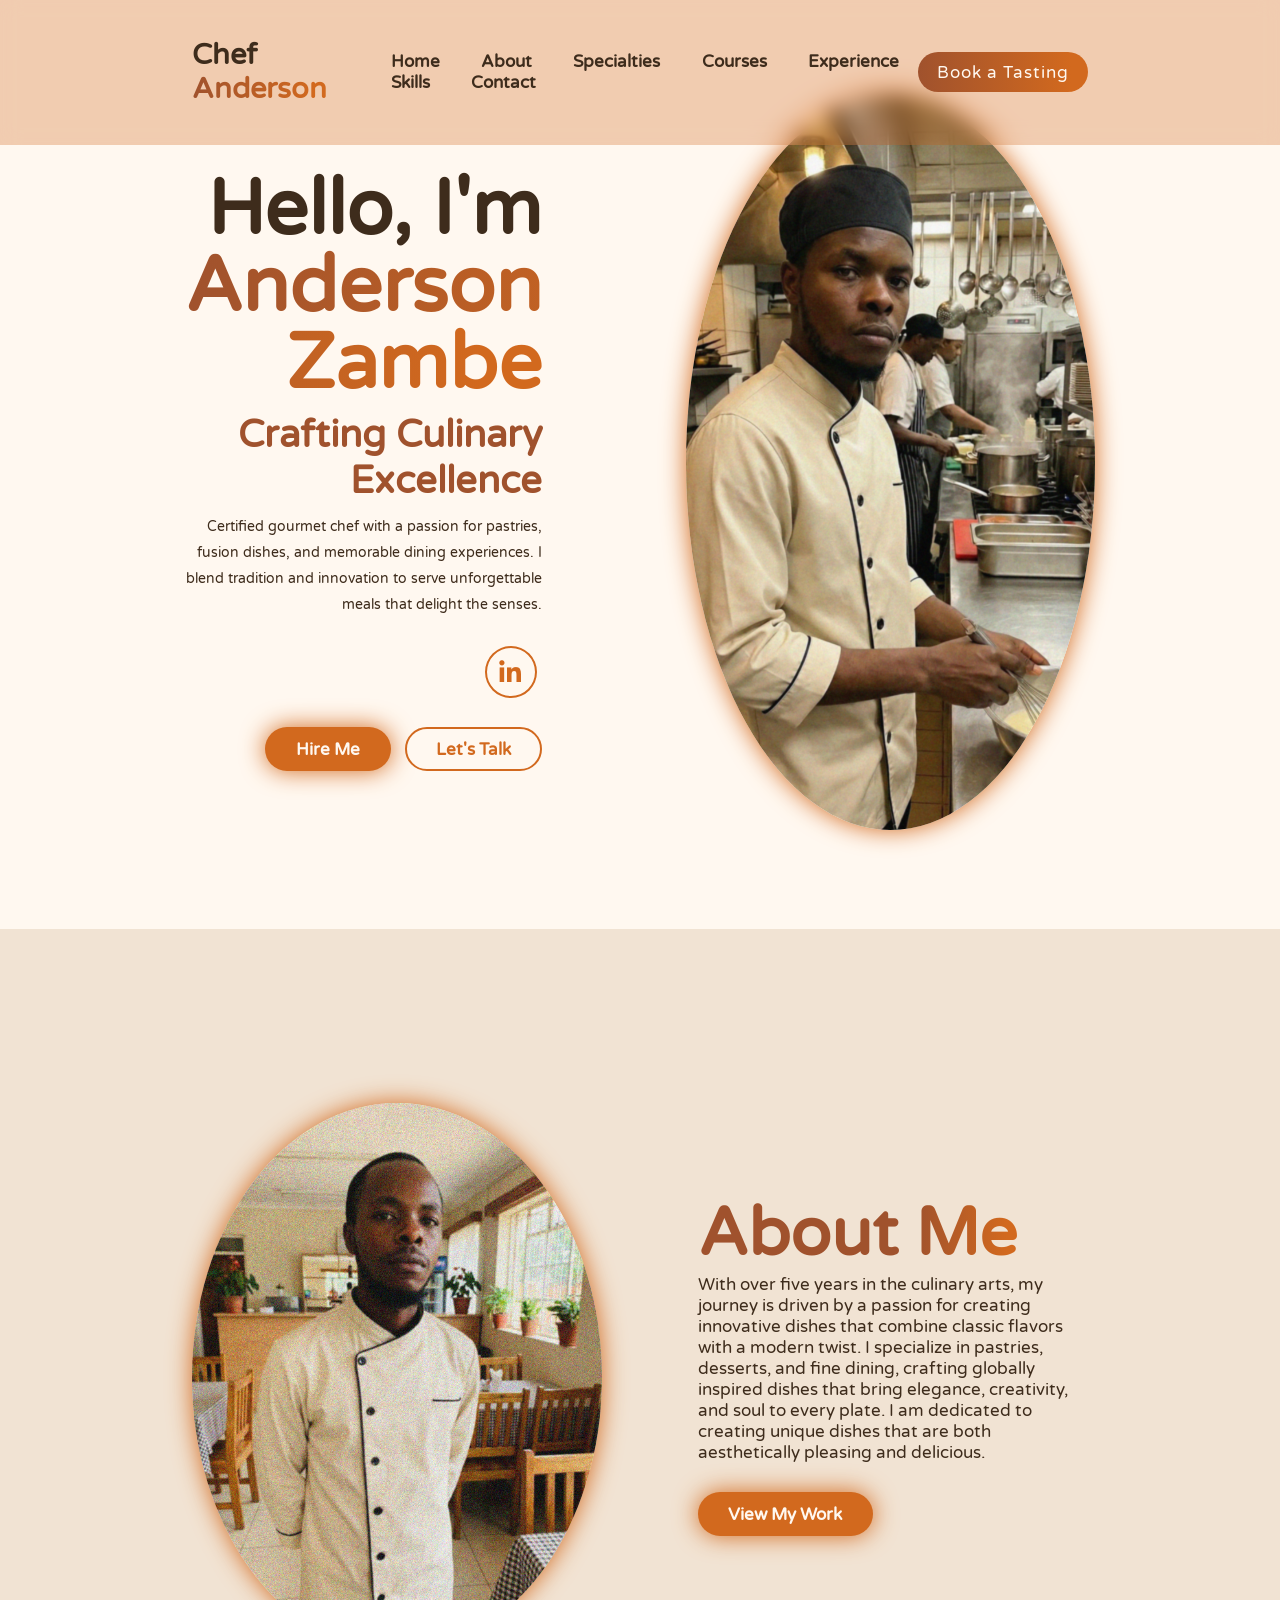
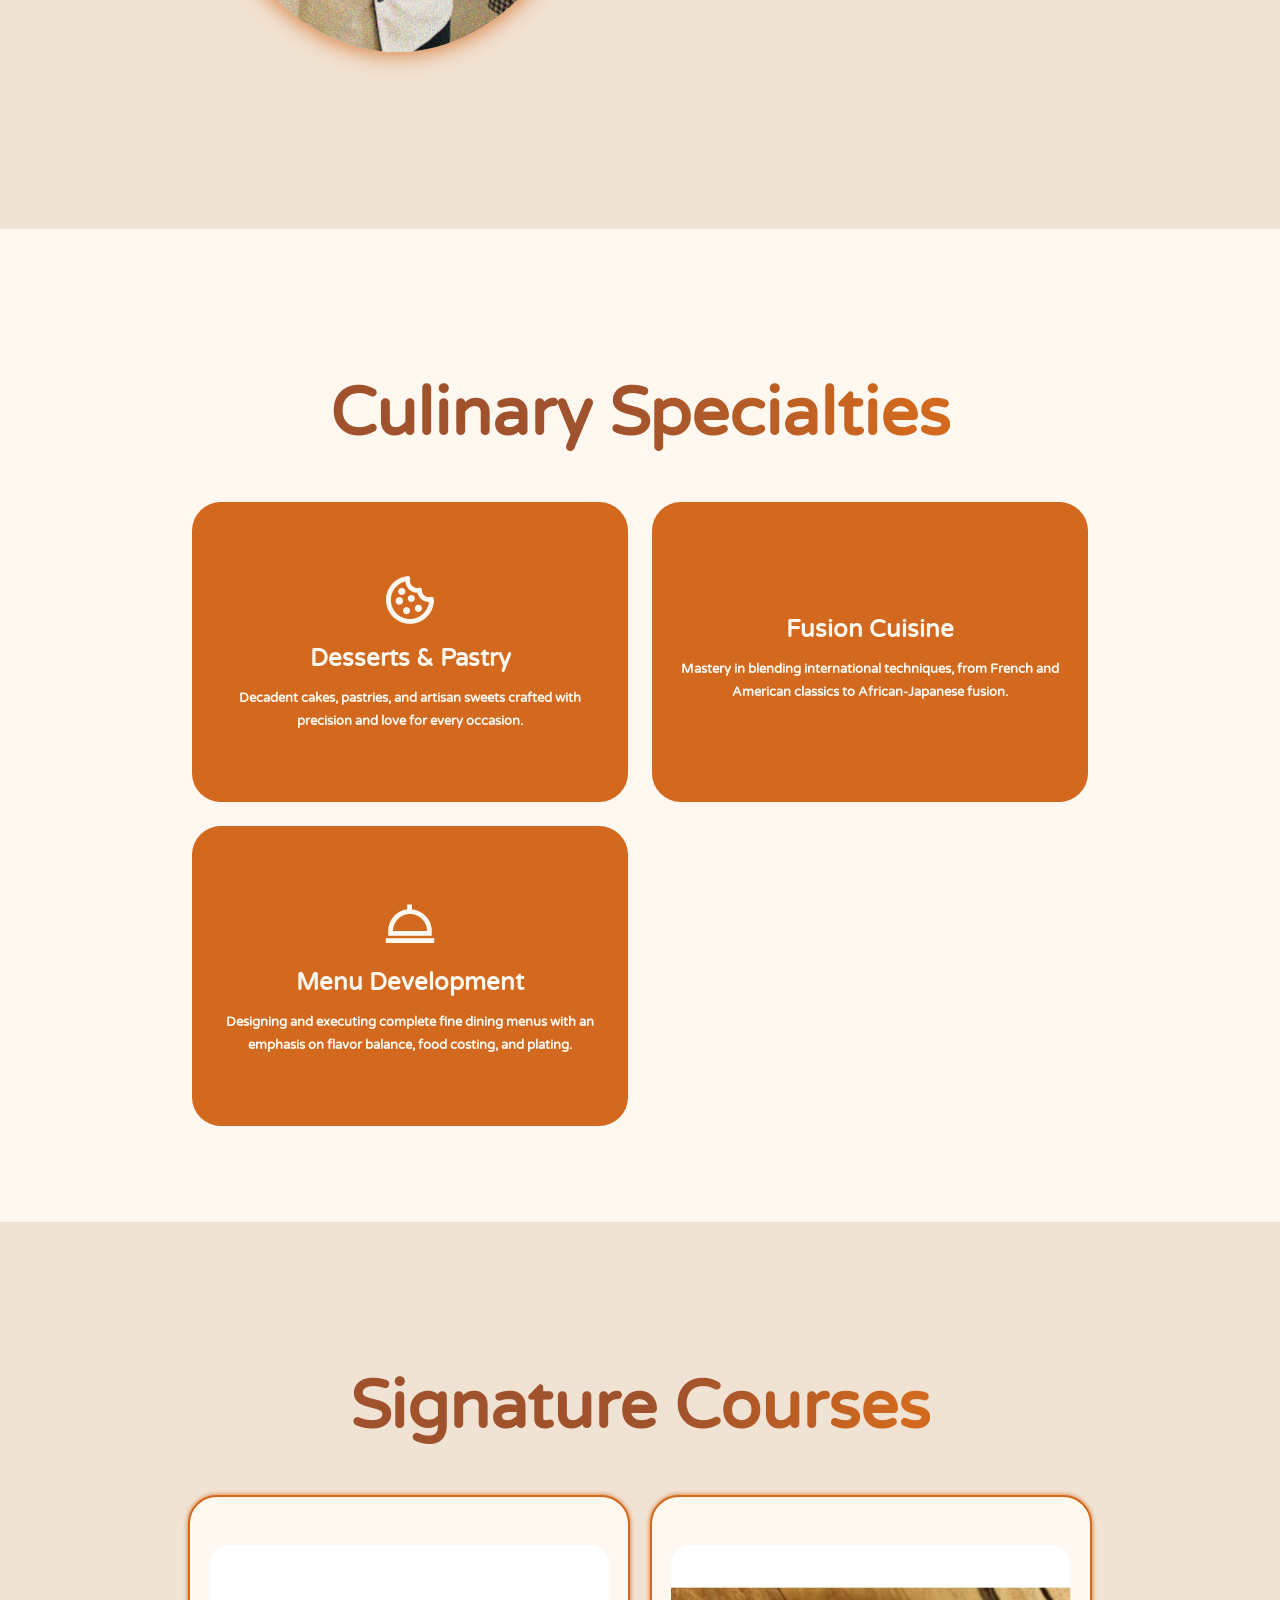
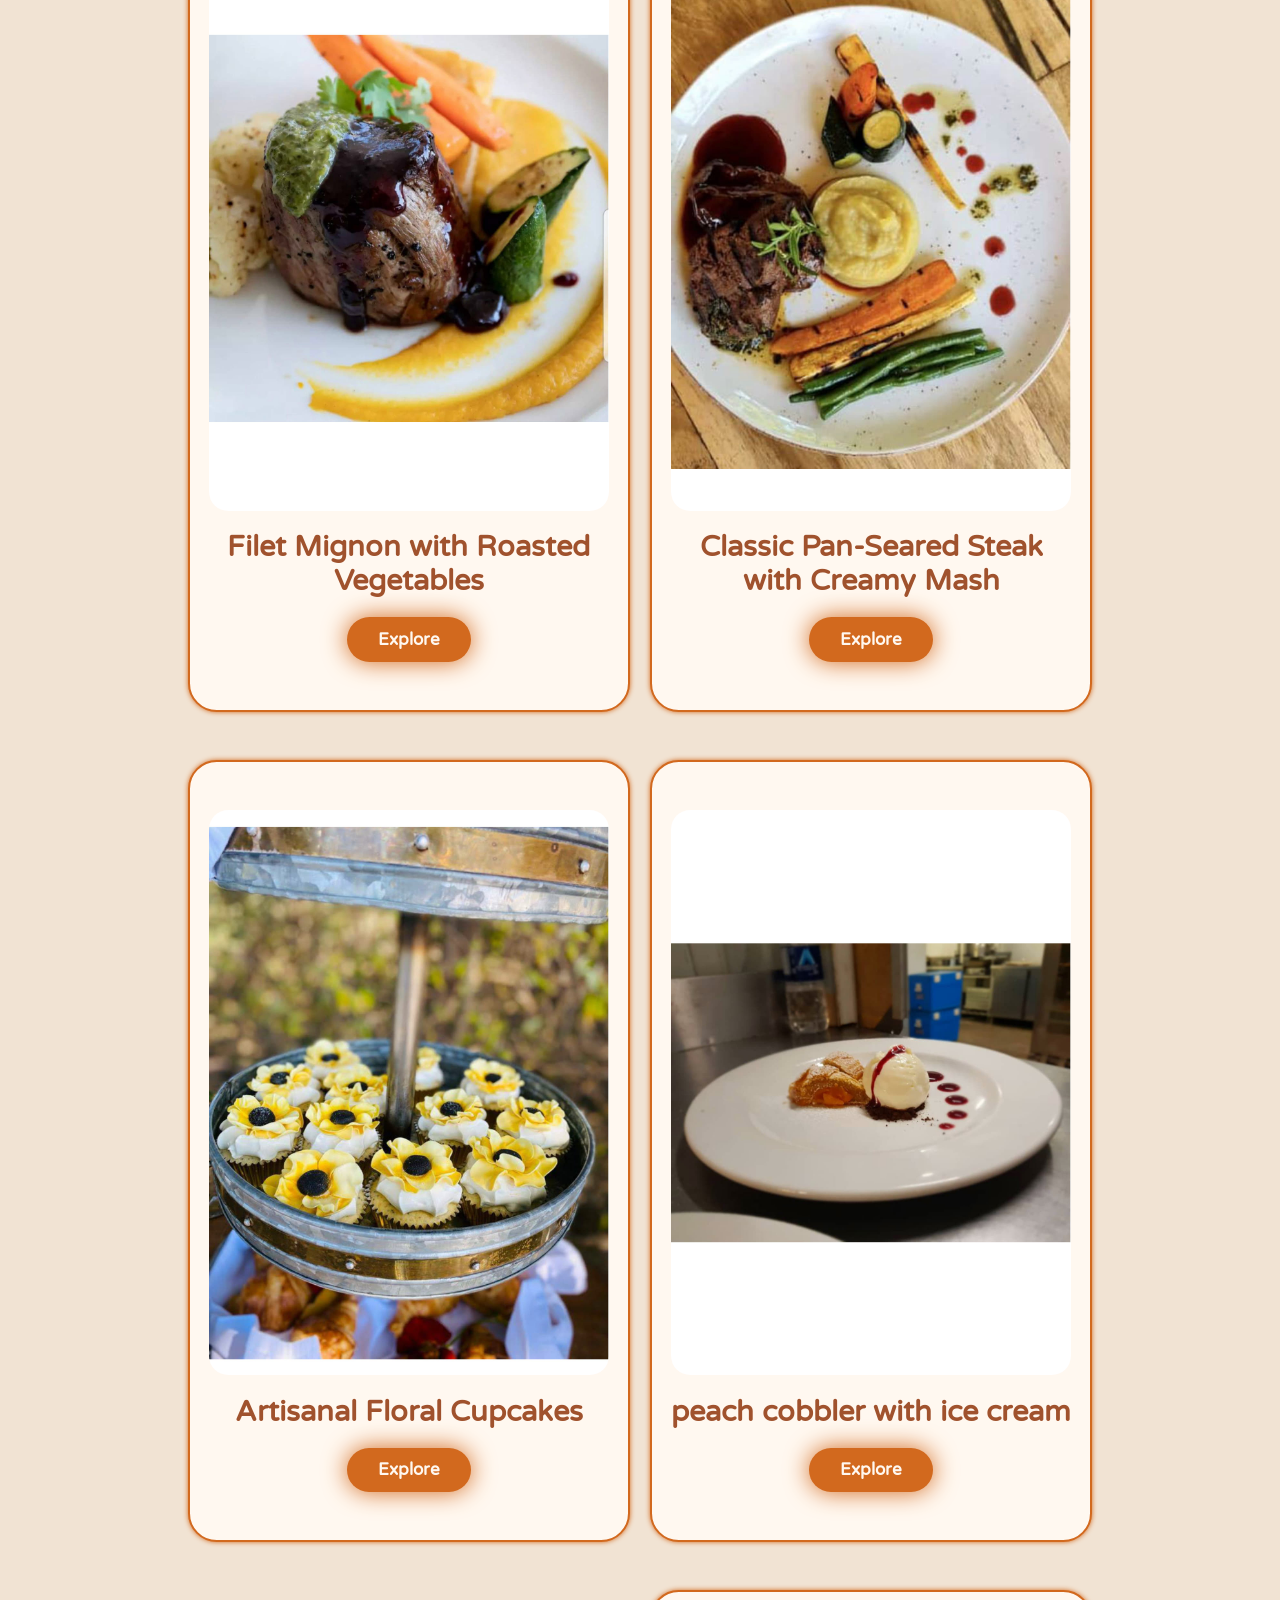
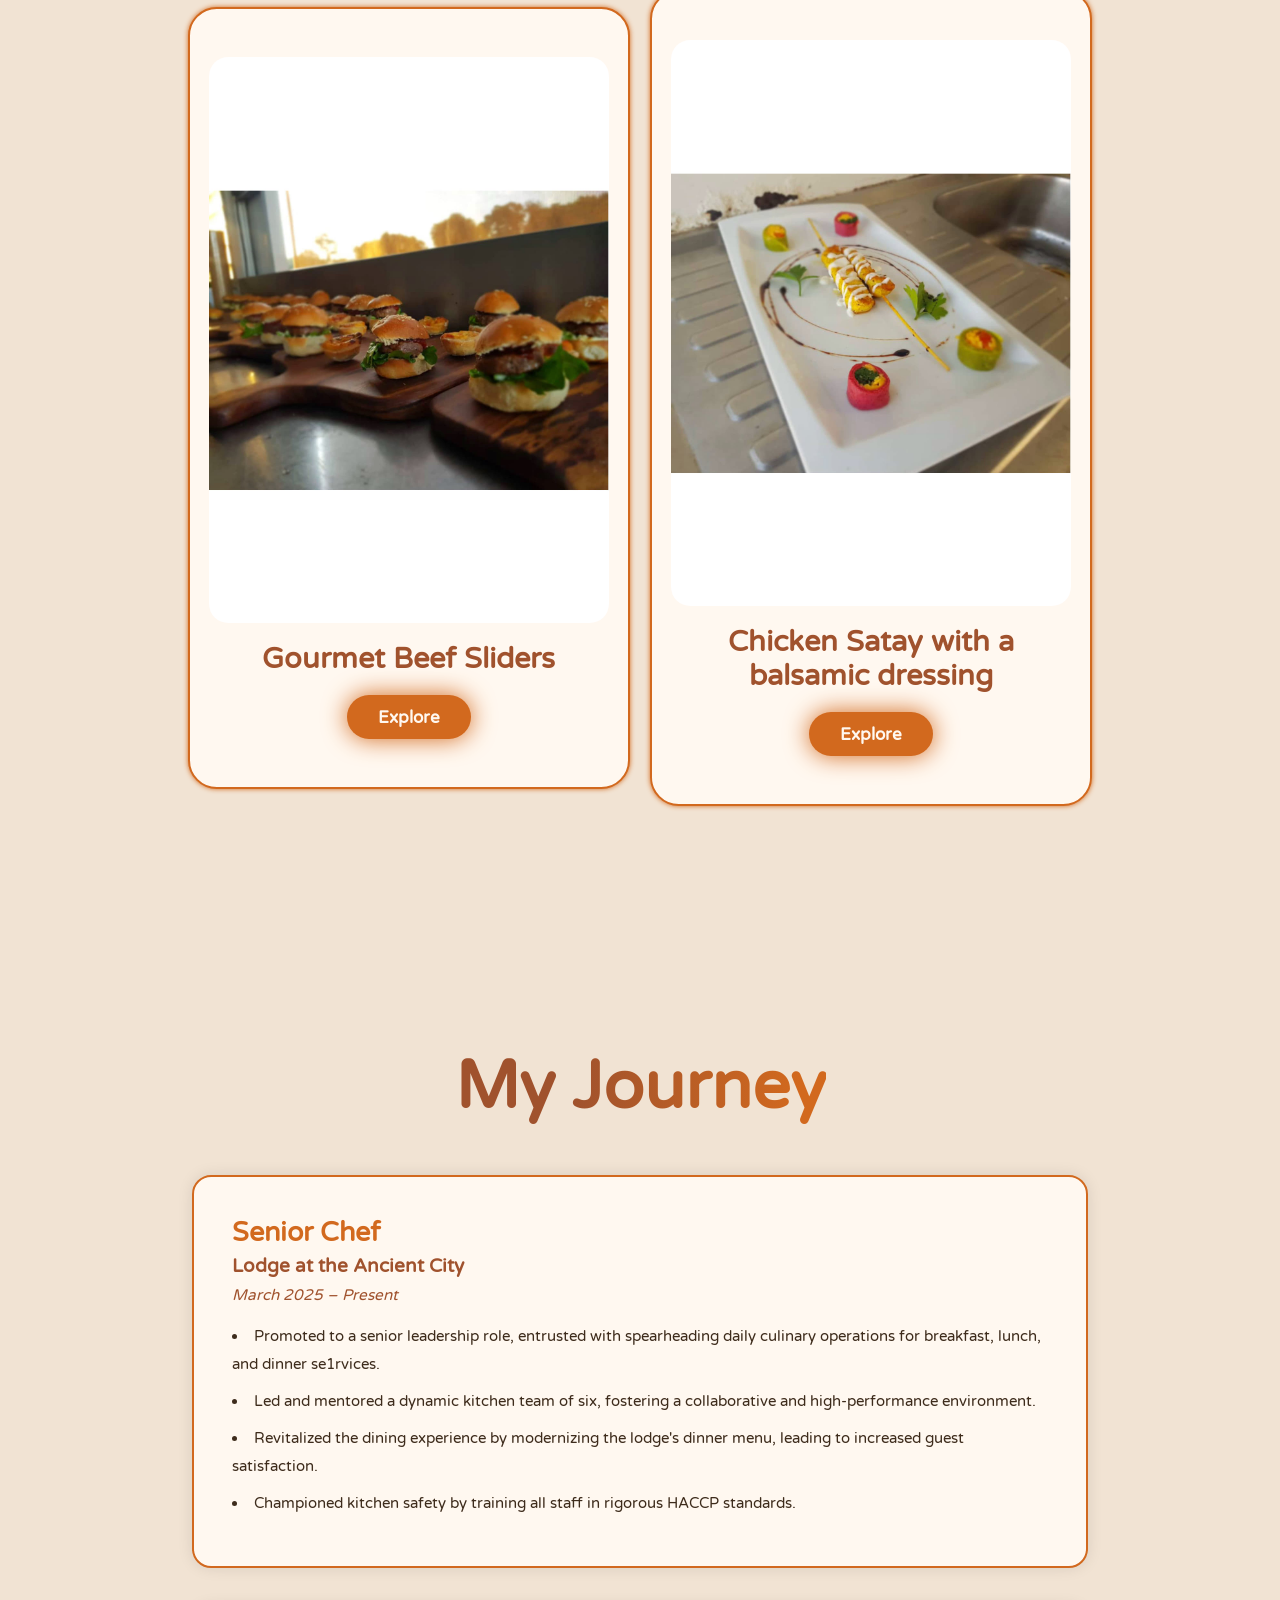
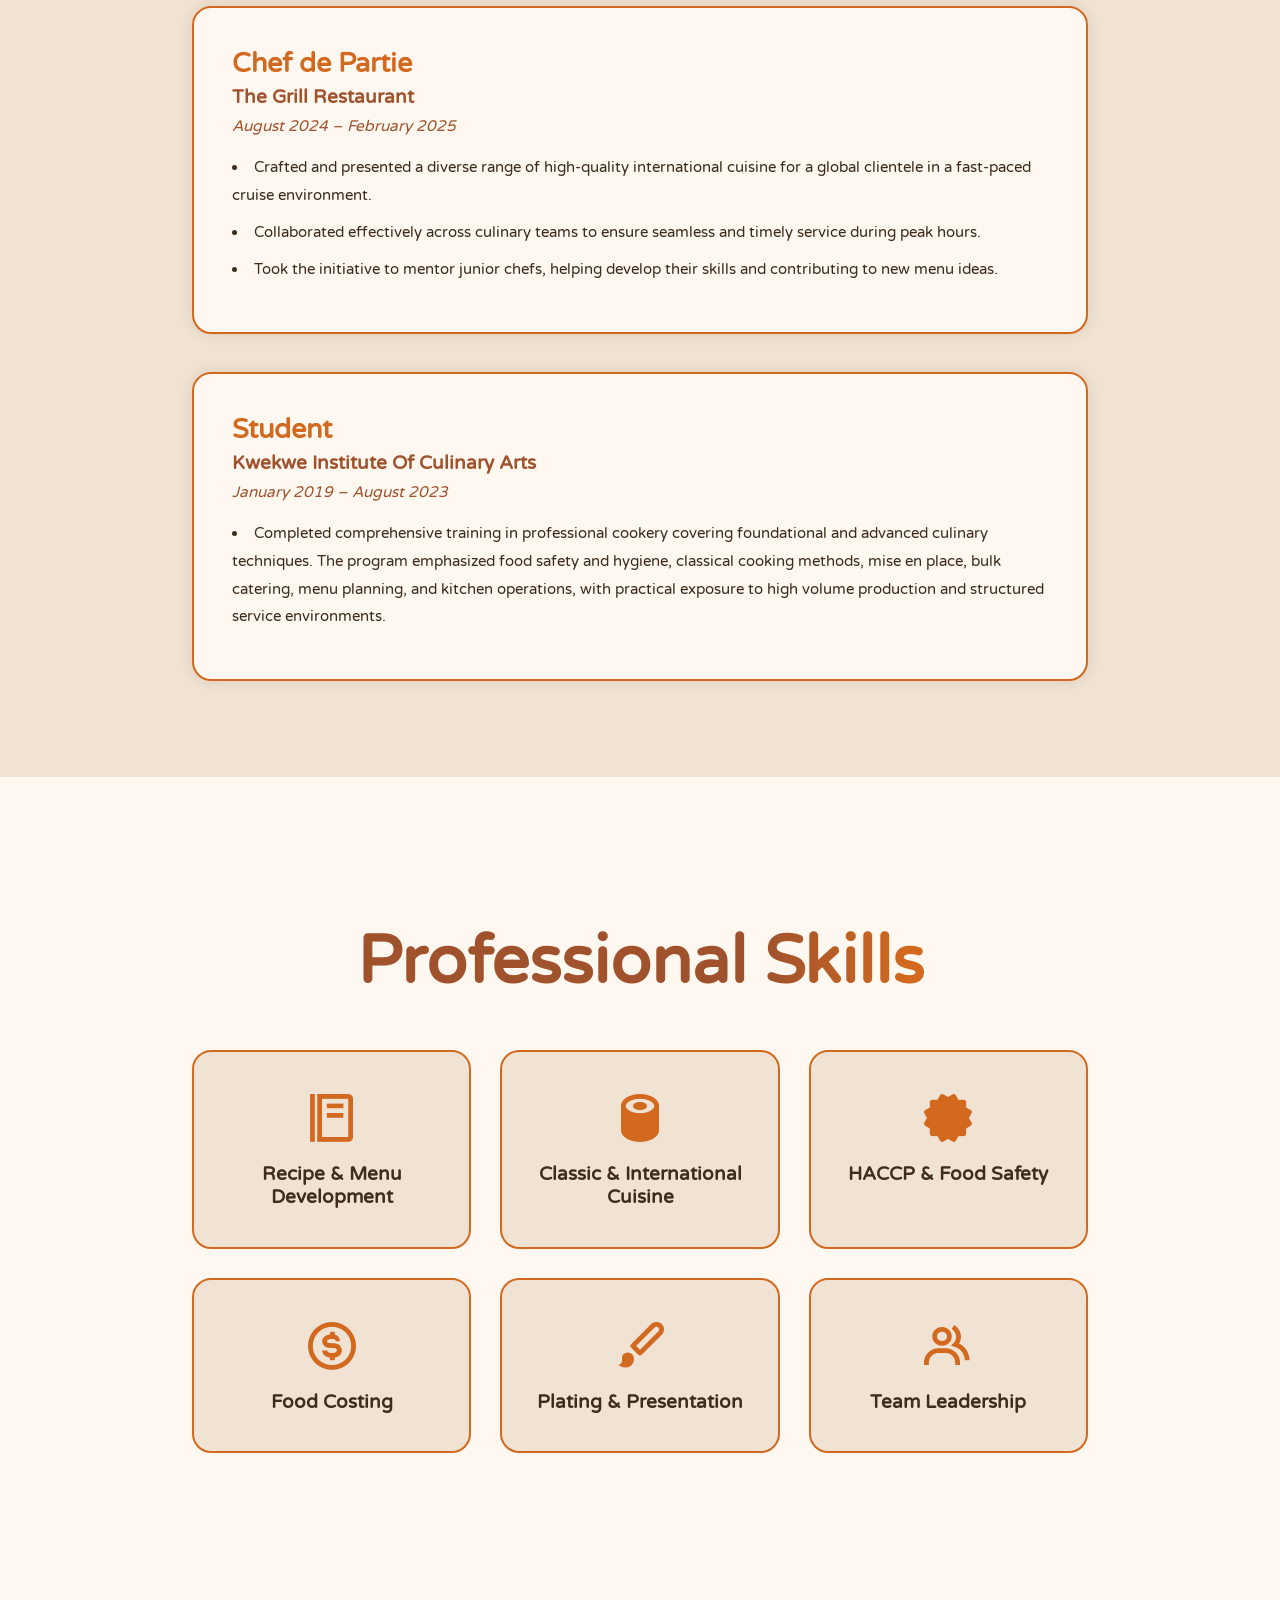
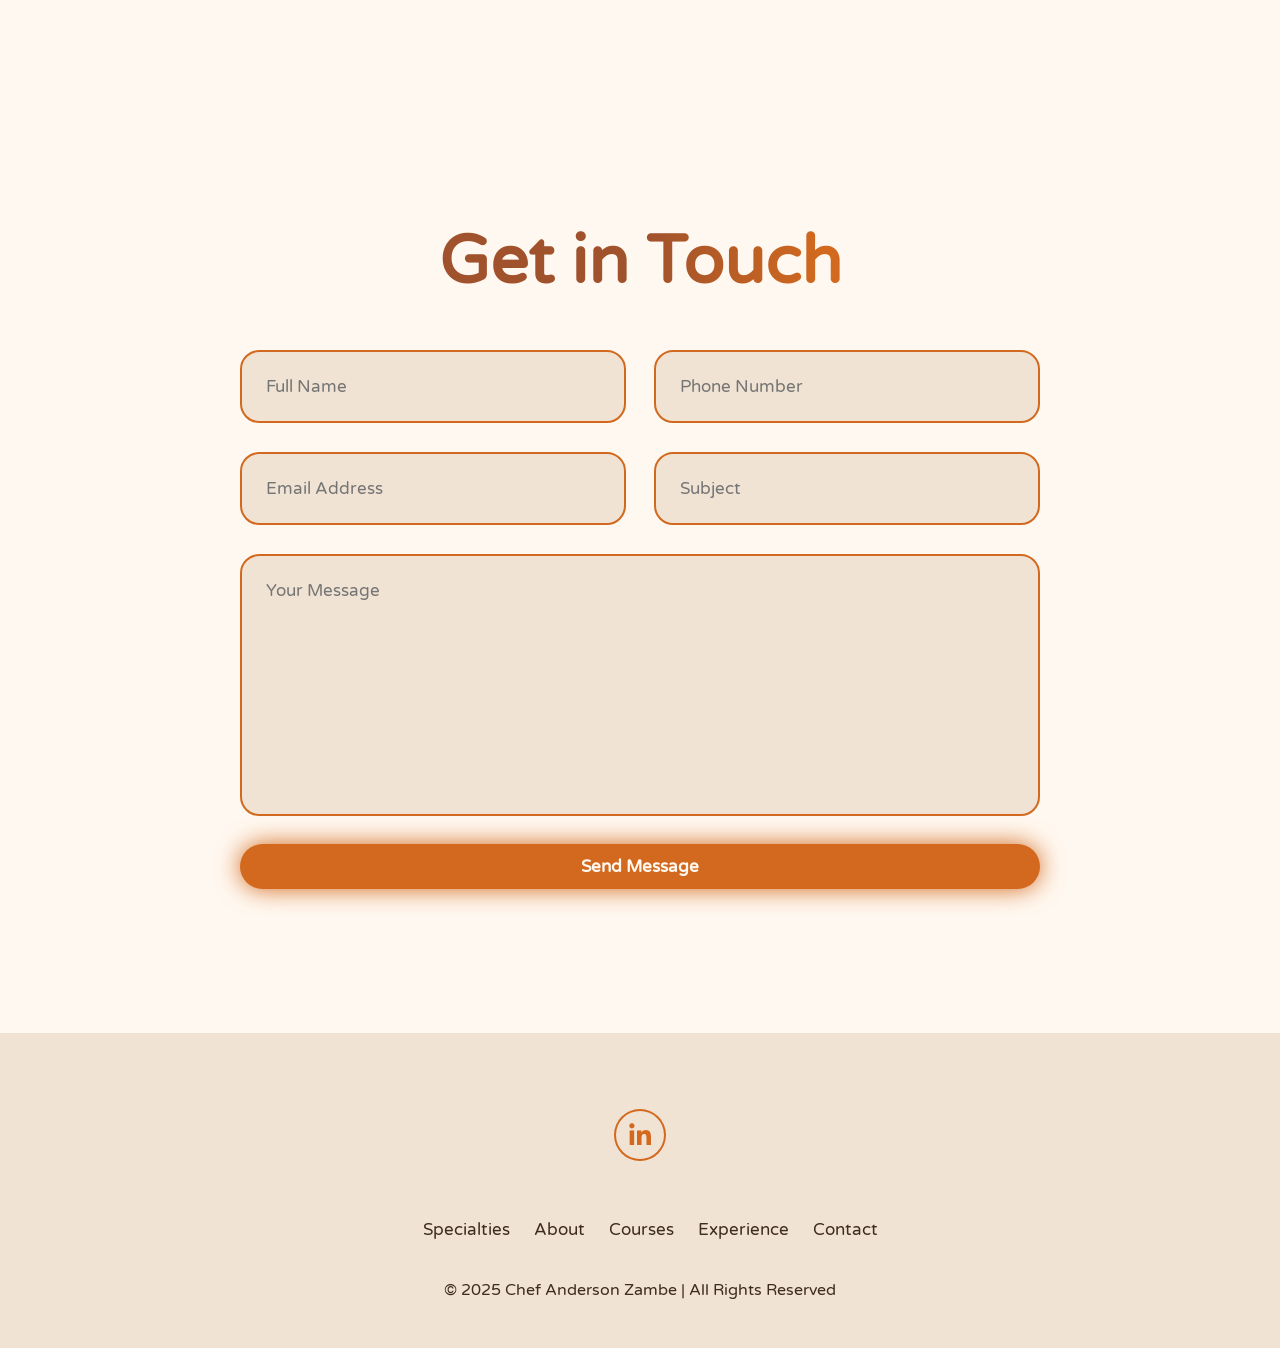
==== commit 6bb3dd09: "Update index.html" ====
--- a/index.html
+++ b/index.html
@@ -158,14 +158,11 @@
       </div>
 
       <div class="experience-box">
-        <h3>Commis Chef</h3>
-        <h4>Pure Africa River Cruise</h4>
-        <span>January 2018 – December 2022</span>
+        <h3>Student</h3>
+        <h4>Kwekwe Institute Of Culinary Arts</h4>
+        <span>January 2019 – August 2023</span>
         <ul>
-          <li>Managed dish preparation for two high-volume vessels: the 150-seat Zambezi Explorer and the 70-seat Zambezi Breeze.</li>
-          <li>Developed an expertise in sushi preparation, including Maki, Nigiri, Spicy Tuna, and California rolls.</li>
-          <li>Focused on creating exceptional vegetarian and allergen-sensitive meals, ensuring all guests had an outstanding dining experience.</li>
-          <li>Strictly maintained top-tier hygiene by adhering to HACCP standards.</li>
+          <li>Completed comprehensive training in professional cookery covering foundational and advanced culinary techniques. The program emphasized food safety and hygiene, classical cooking methods, mise en place, bulk catering, menu planning, and kitchen operations, with practical exposure to high volume production and structured service environments.</li>
         </ul>
       </div>
 
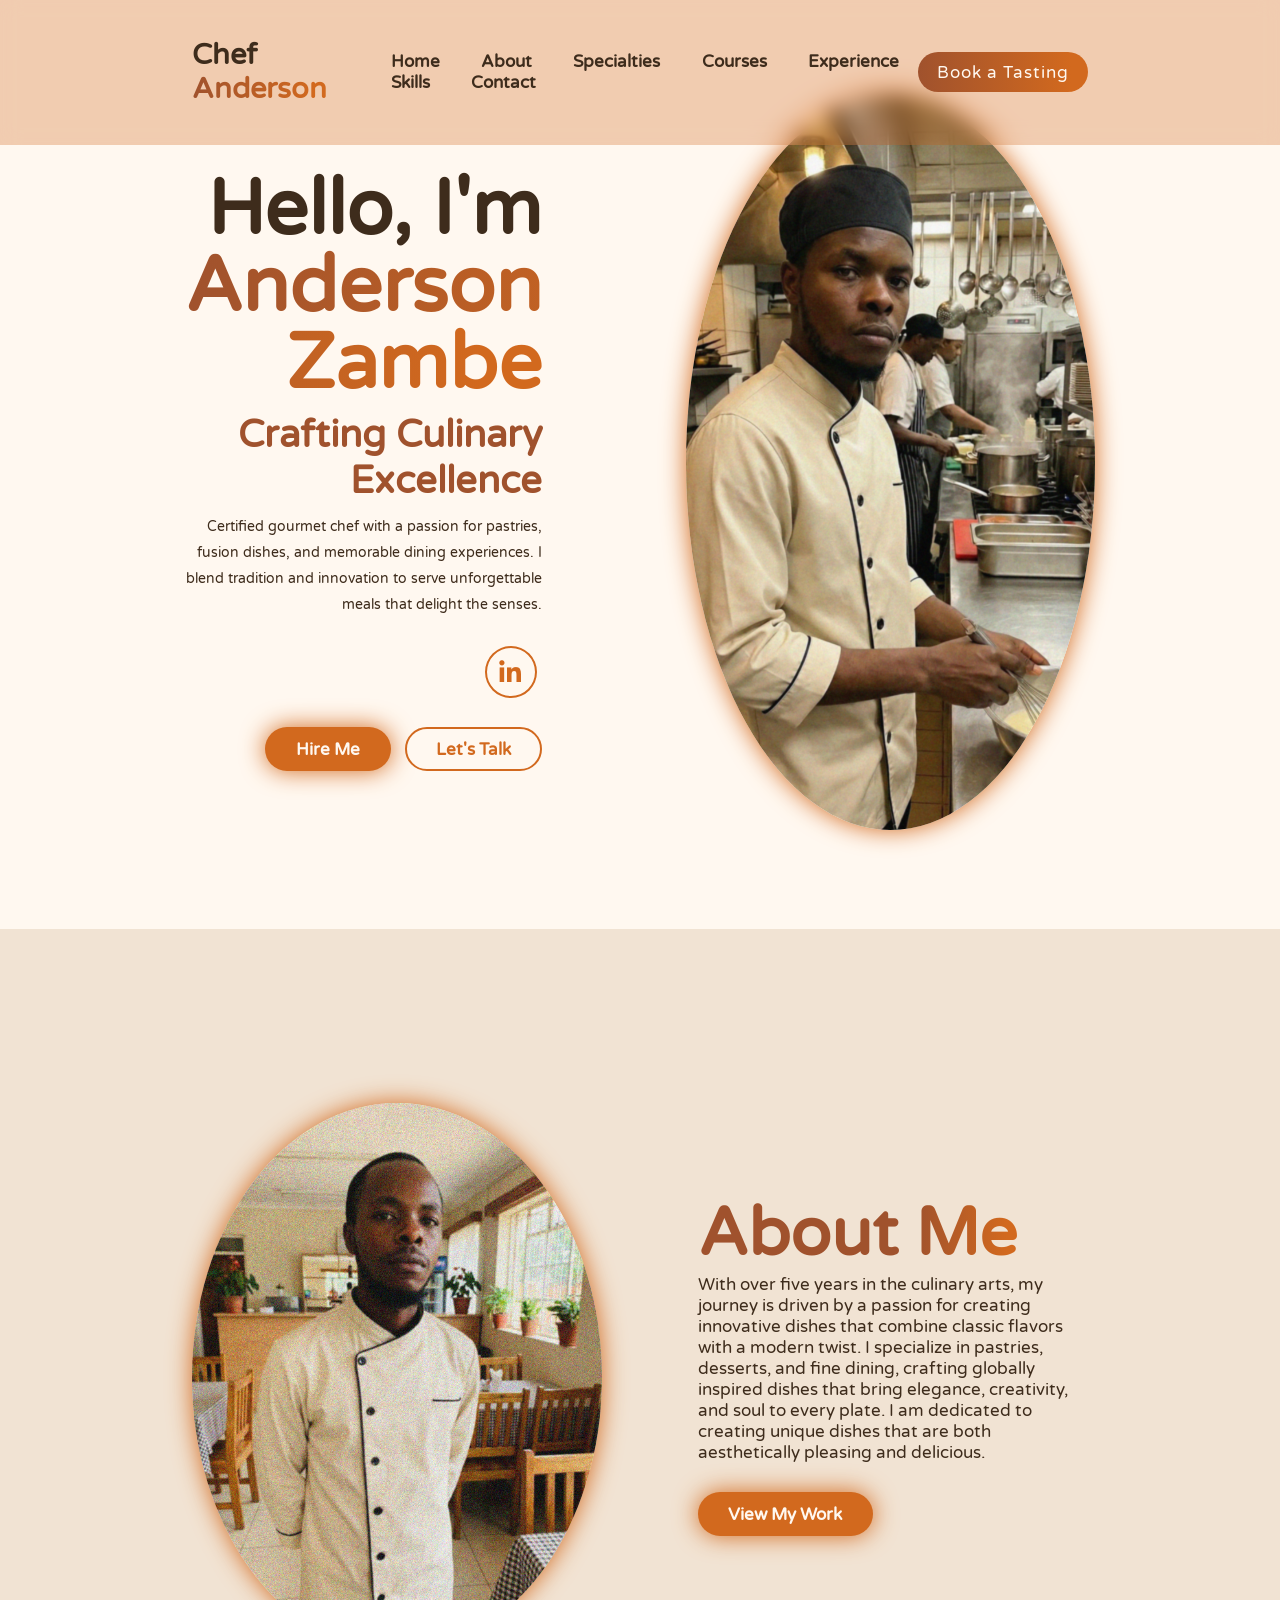
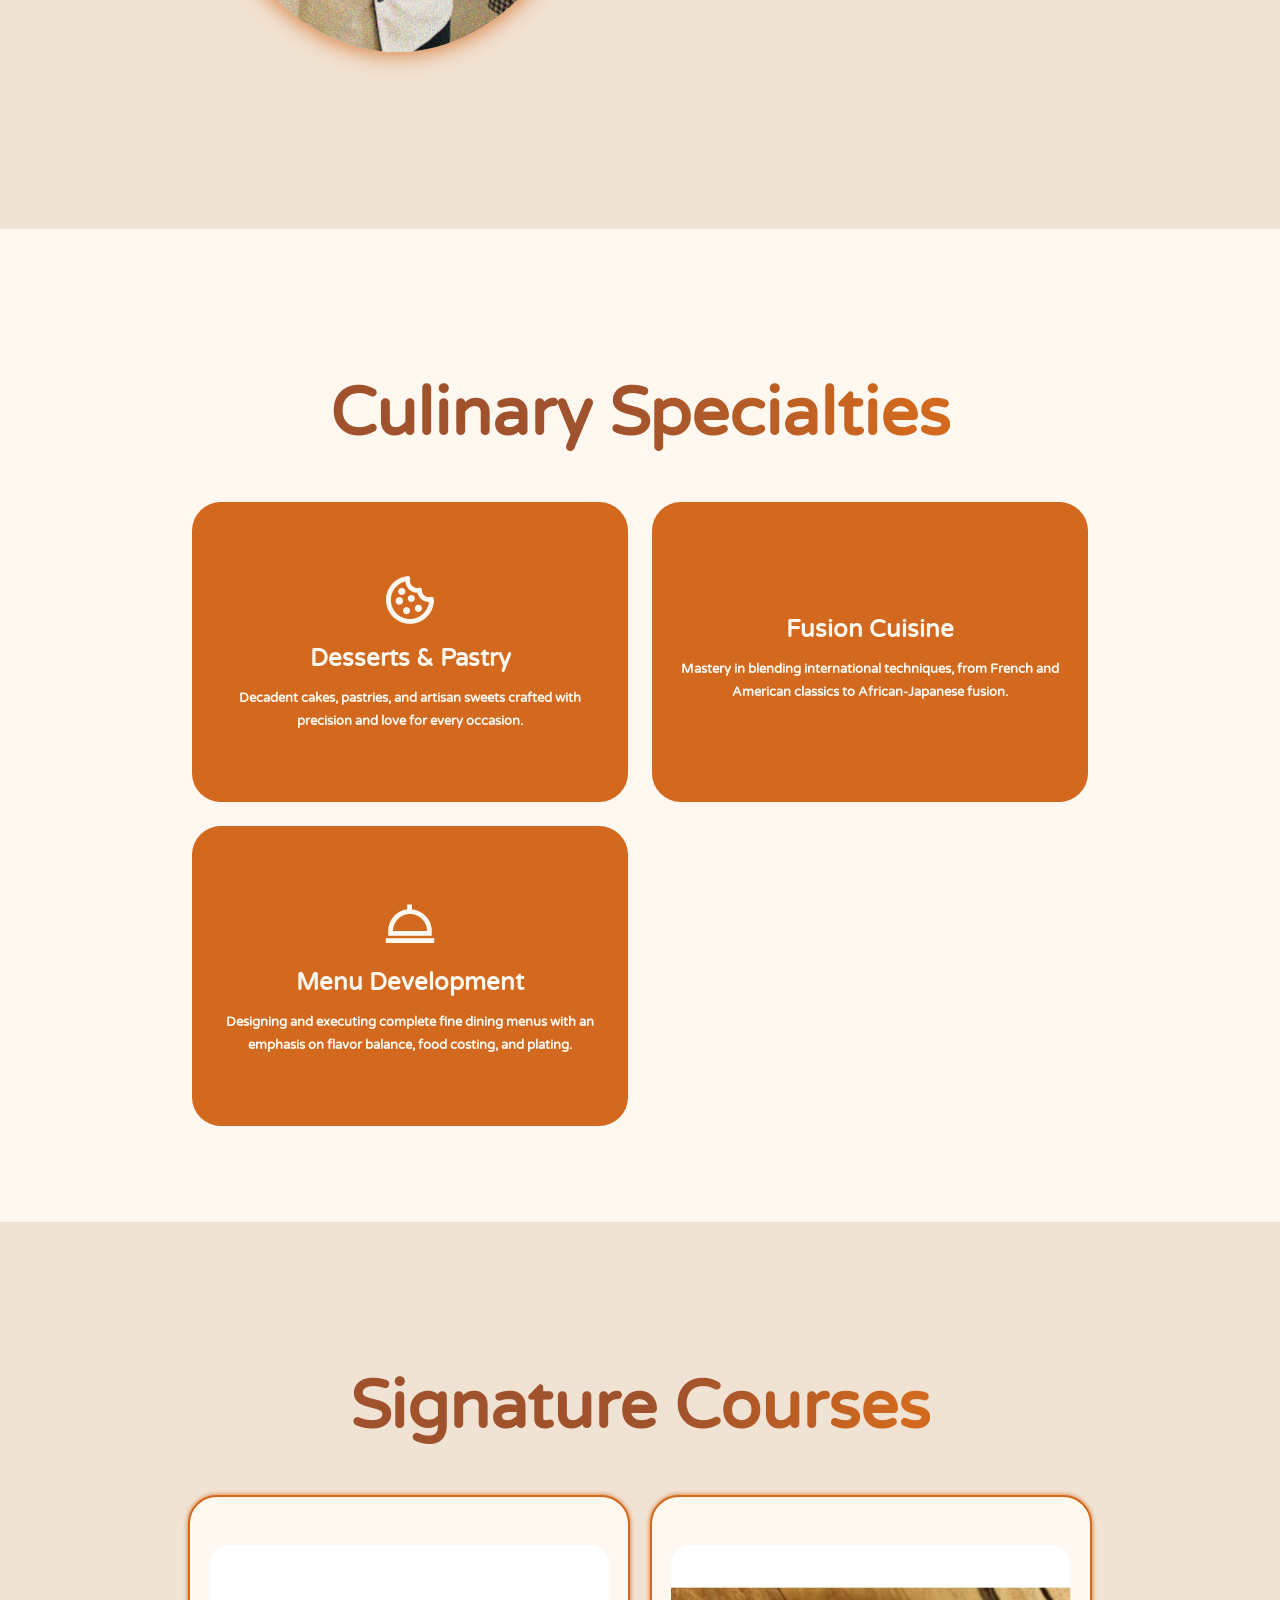
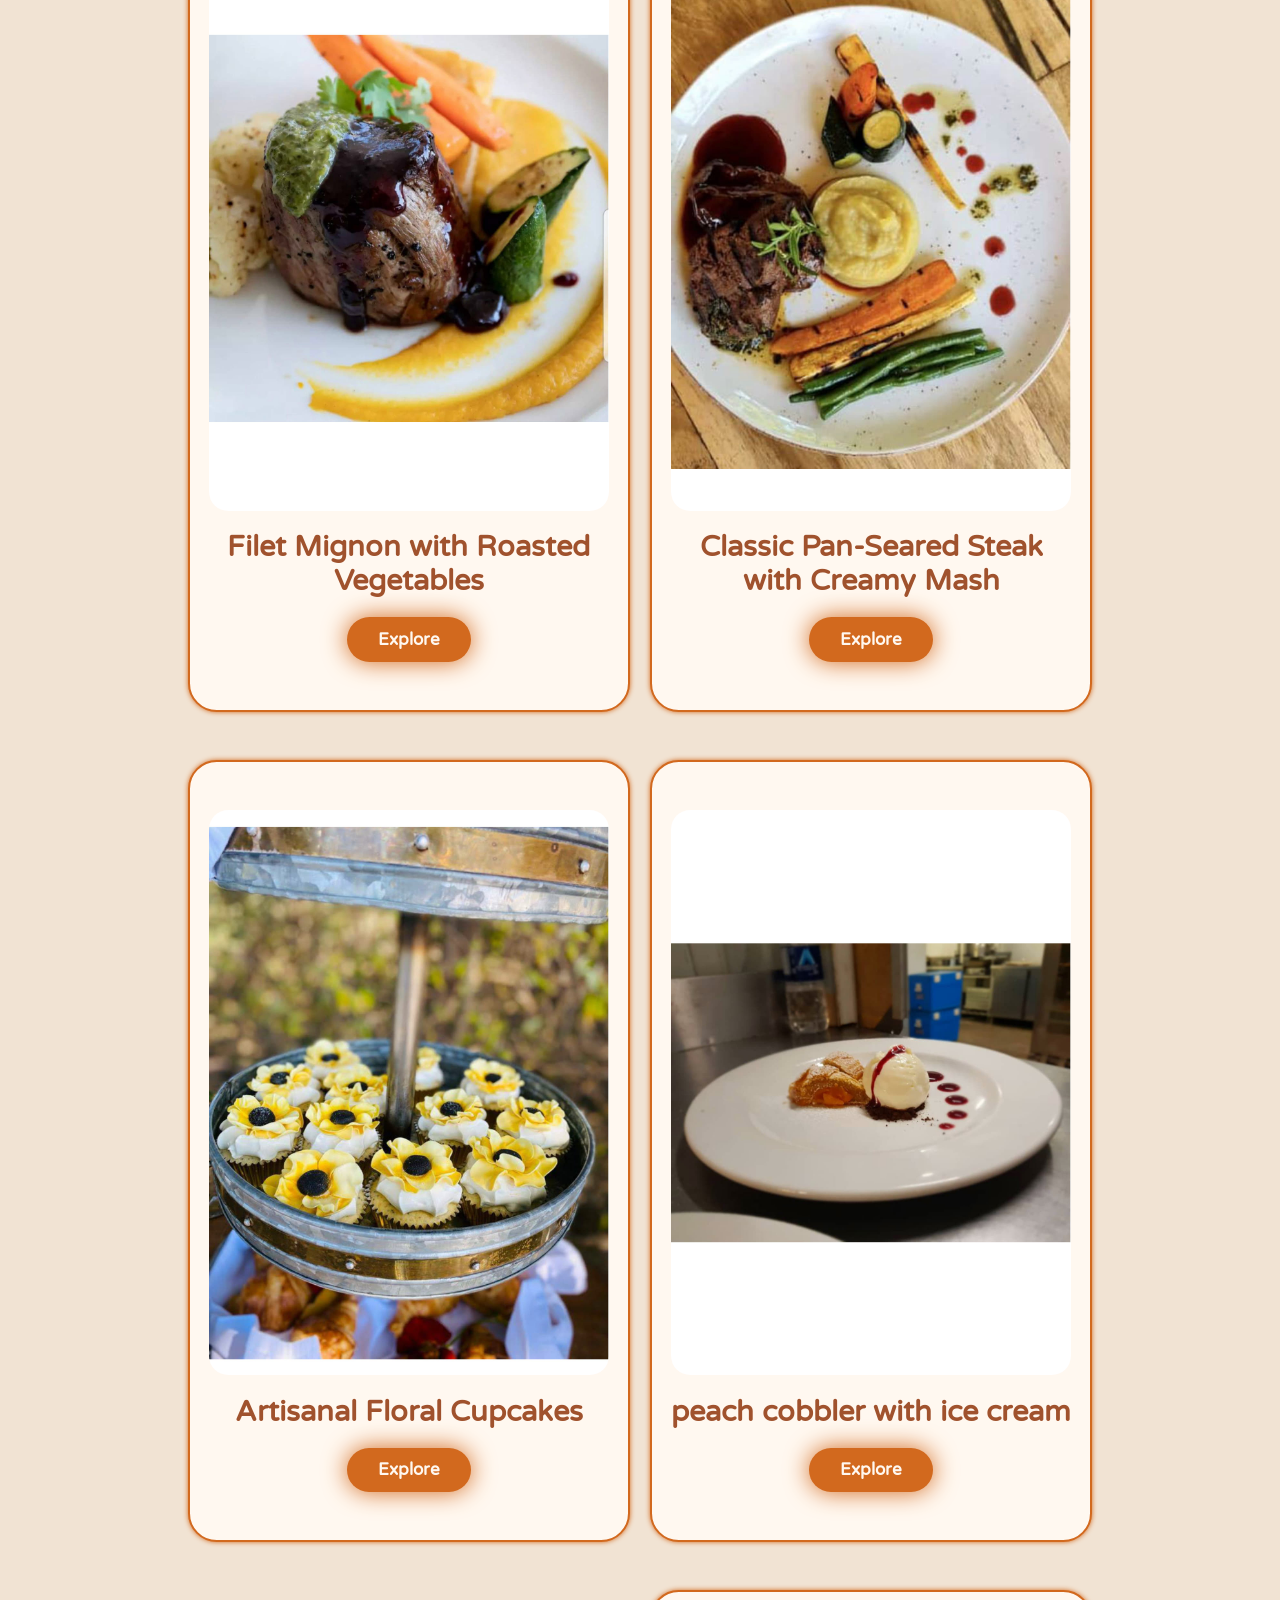
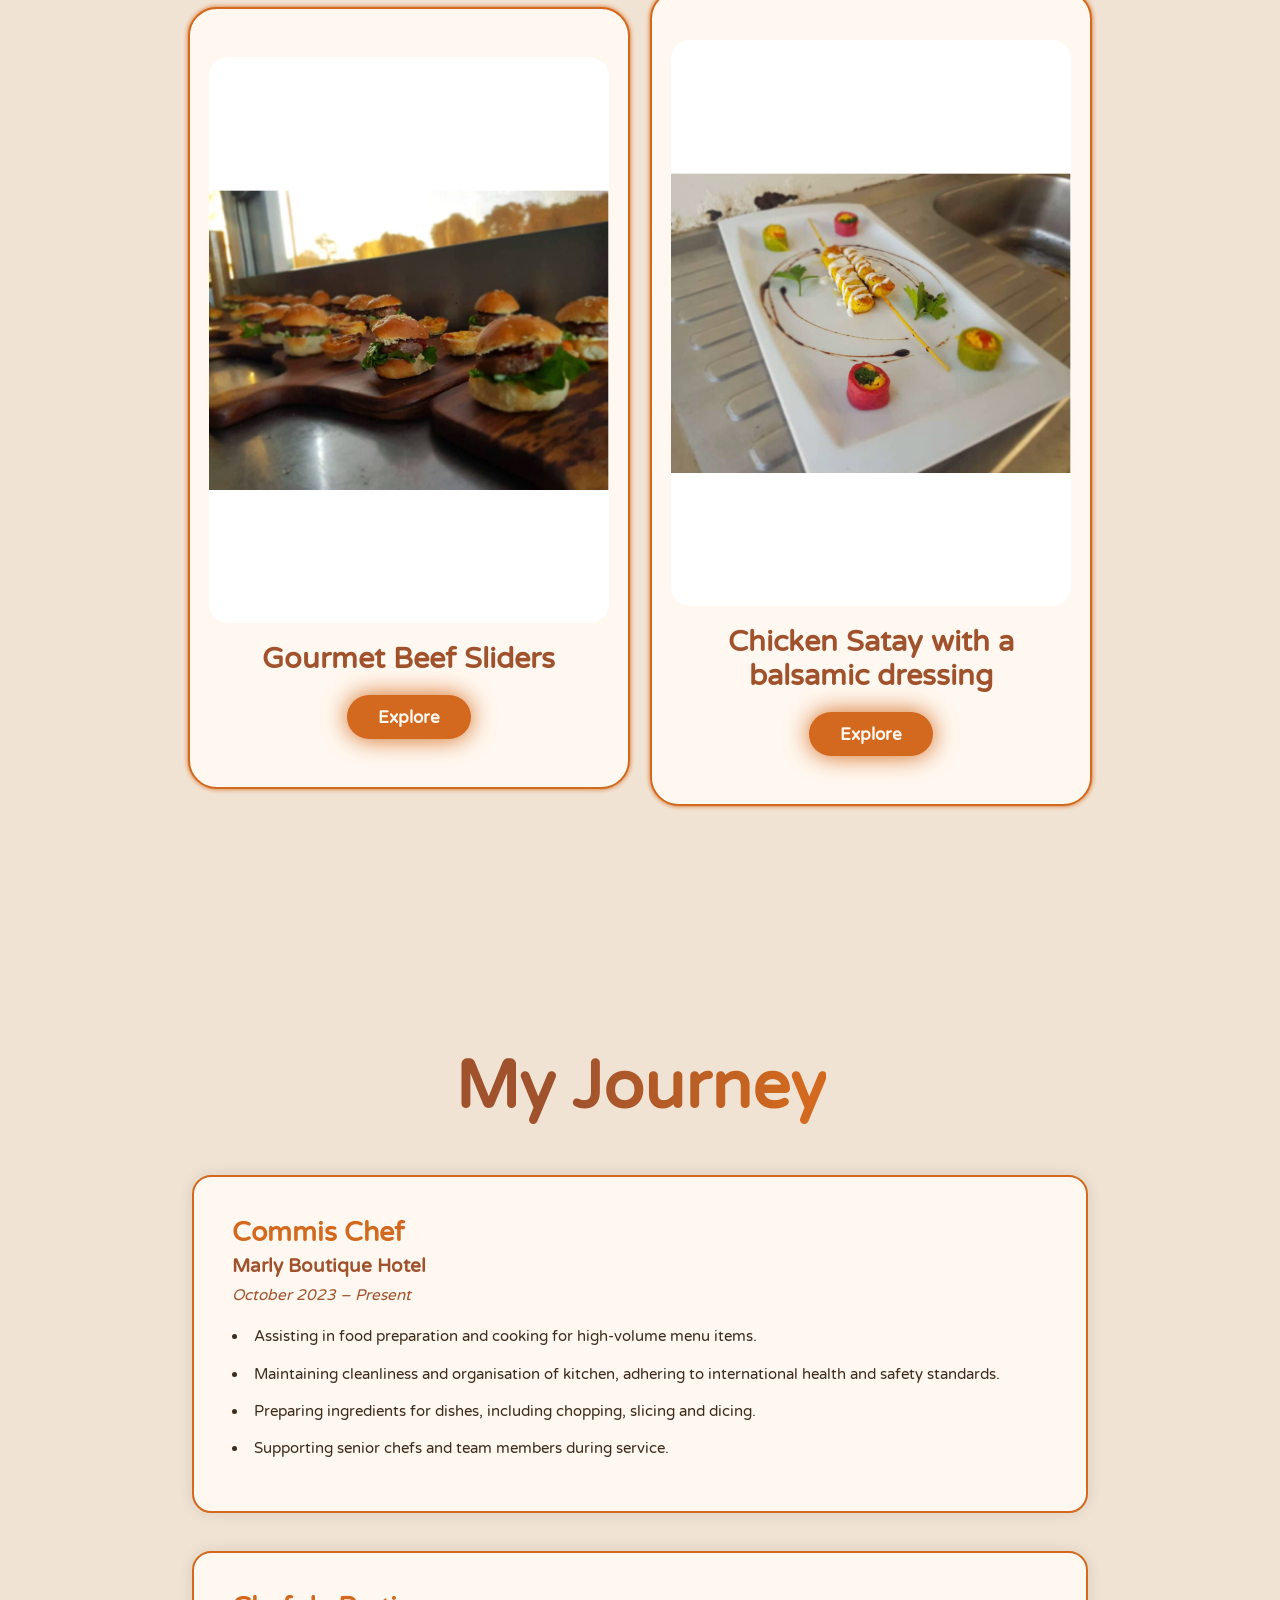
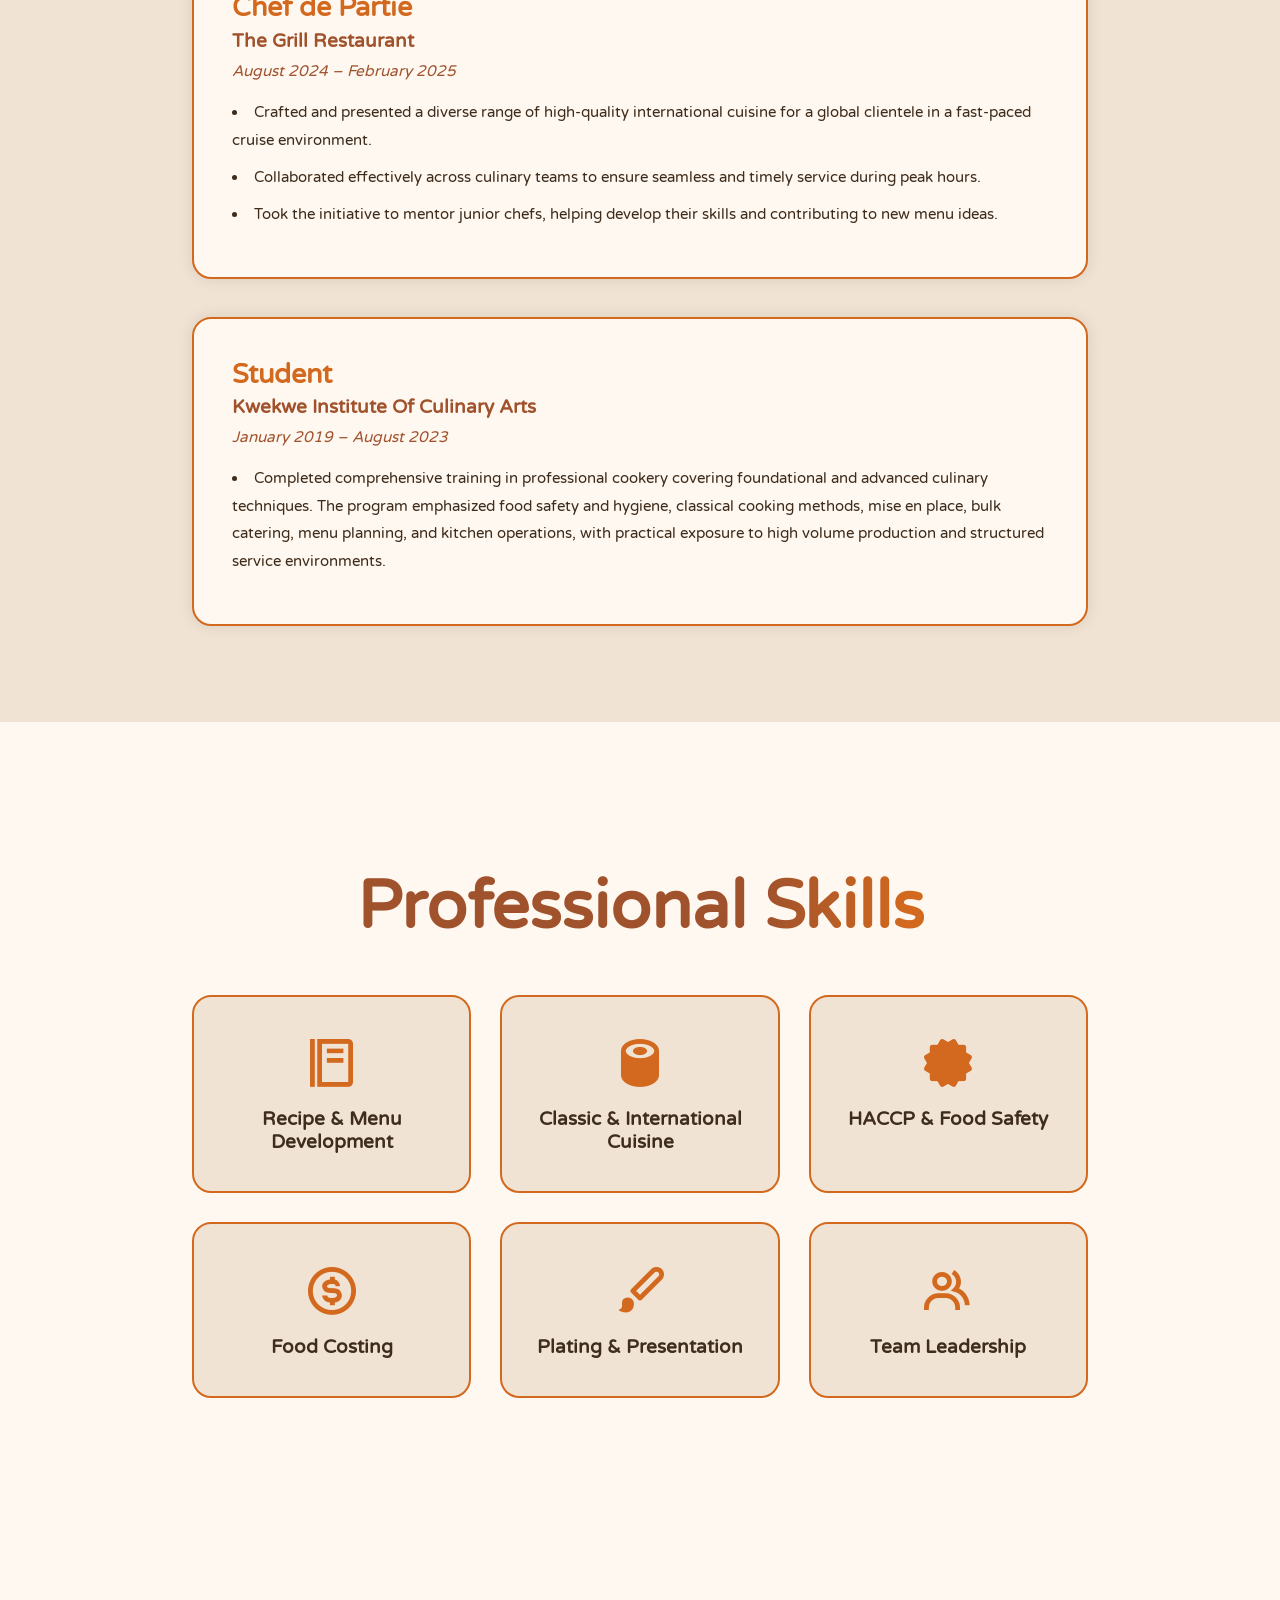
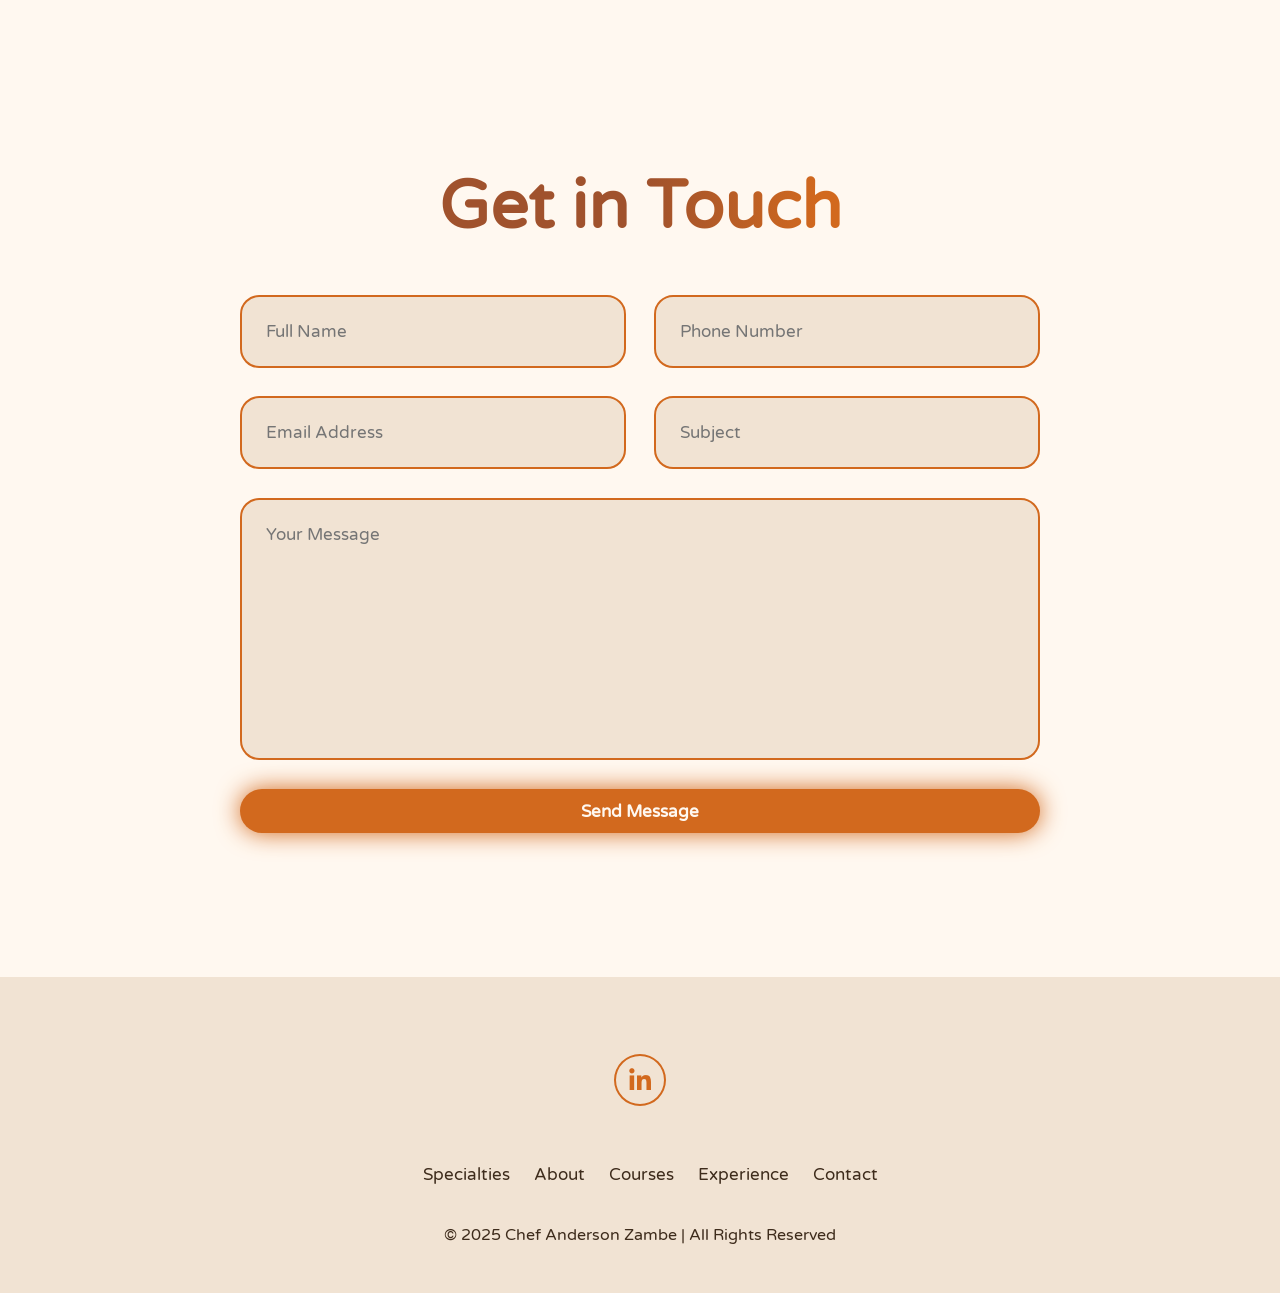
==== commit f6075d15: "Update index.html" ====
--- a/index.html
+++ b/index.html
@@ -135,14 +135,15 @@
     <div class="experience-container">
 
       <div class="experience-box">
-        <h3>Senior Chef</h3>
-        <h4>Lodge at the Ancient City</h4>
-        <span>March 2025 – Present</span>
+        <h3>Commis Chef</h3>
+        <h4>Marly Boutique Hotel</h4>
+        <span>October 2023 – Present</span>
         <ul>
-          <li>Promoted to a senior leadership role, entrusted with spearheading daily culinary operations for breakfast, lunch, and dinner se1rvices.</li>
-          <li>Led and mentored a dynamic kitchen team of six, fostering a collaborative and high-performance environment.</li>
-          <li>Revitalized the dining experience by modernizing the lodge's dinner menu, leading to increased guest satisfaction.</li>
-          <li>Championed kitchen safety by training all staff in rigorous HACCP standards.</li>
+          <li>Assisting in food preparation and cooking for high-volume menu items.</li>
+          <li>Maintaining cleanliness and organisation of
+kitchen, adhering to international health and safety standards.</li>
+          <li>Preparing ingredients for dishes, including chopping, slicing and dicing.</li>
+          <li>Supporting senior chefs and team members during service.</li>
         </ul>
       </div>
 
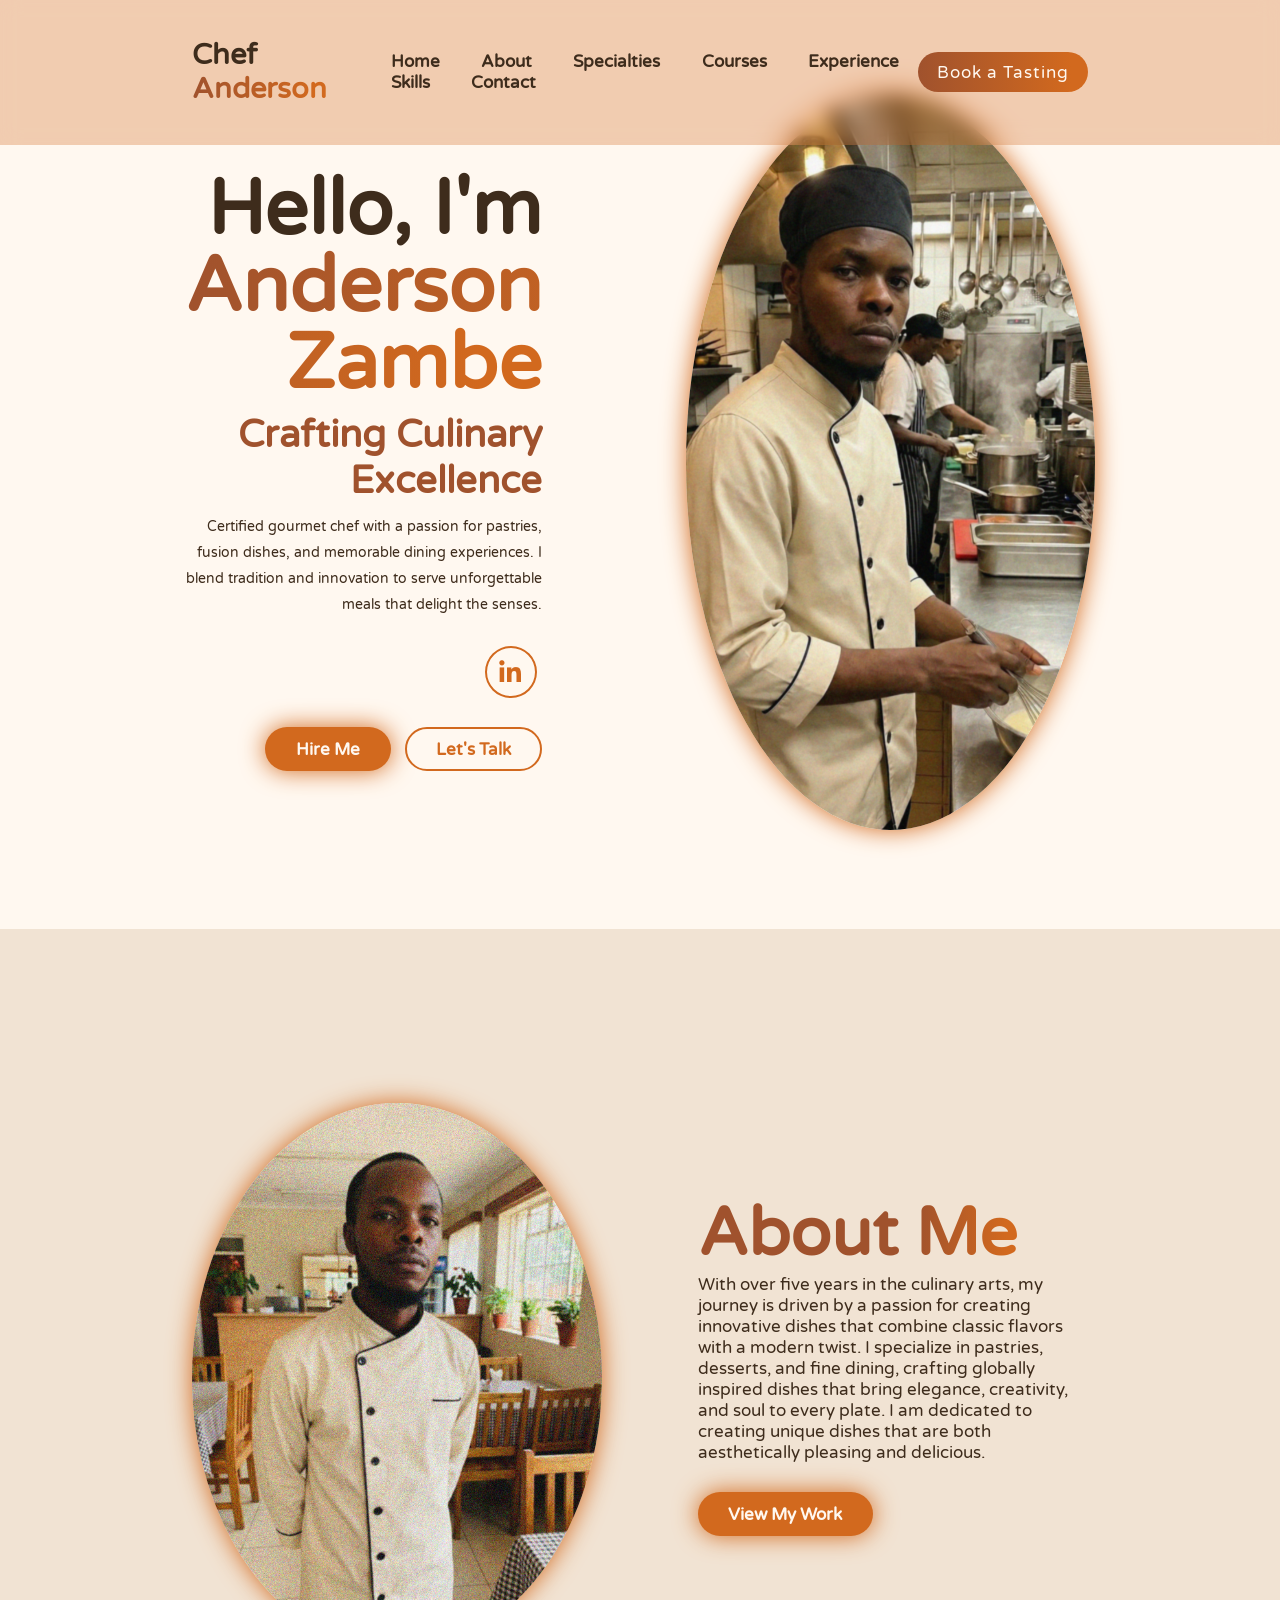
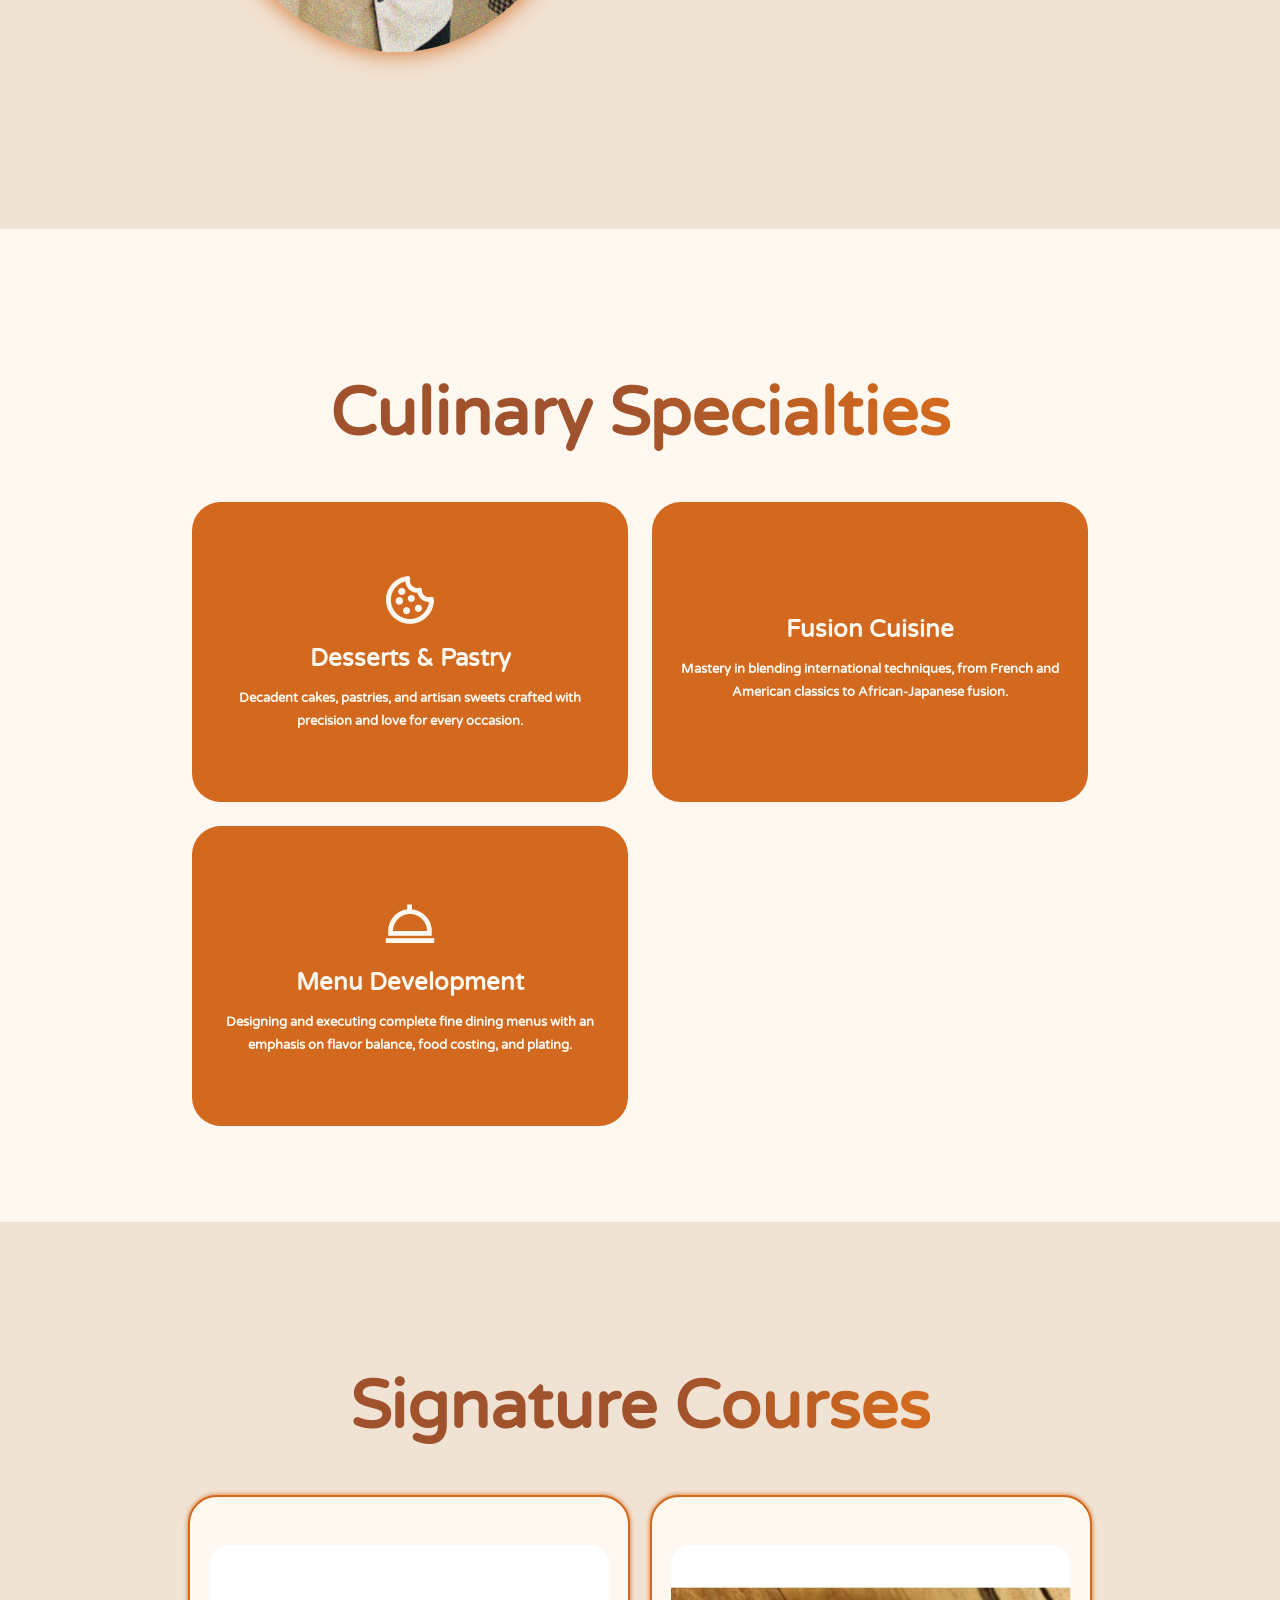
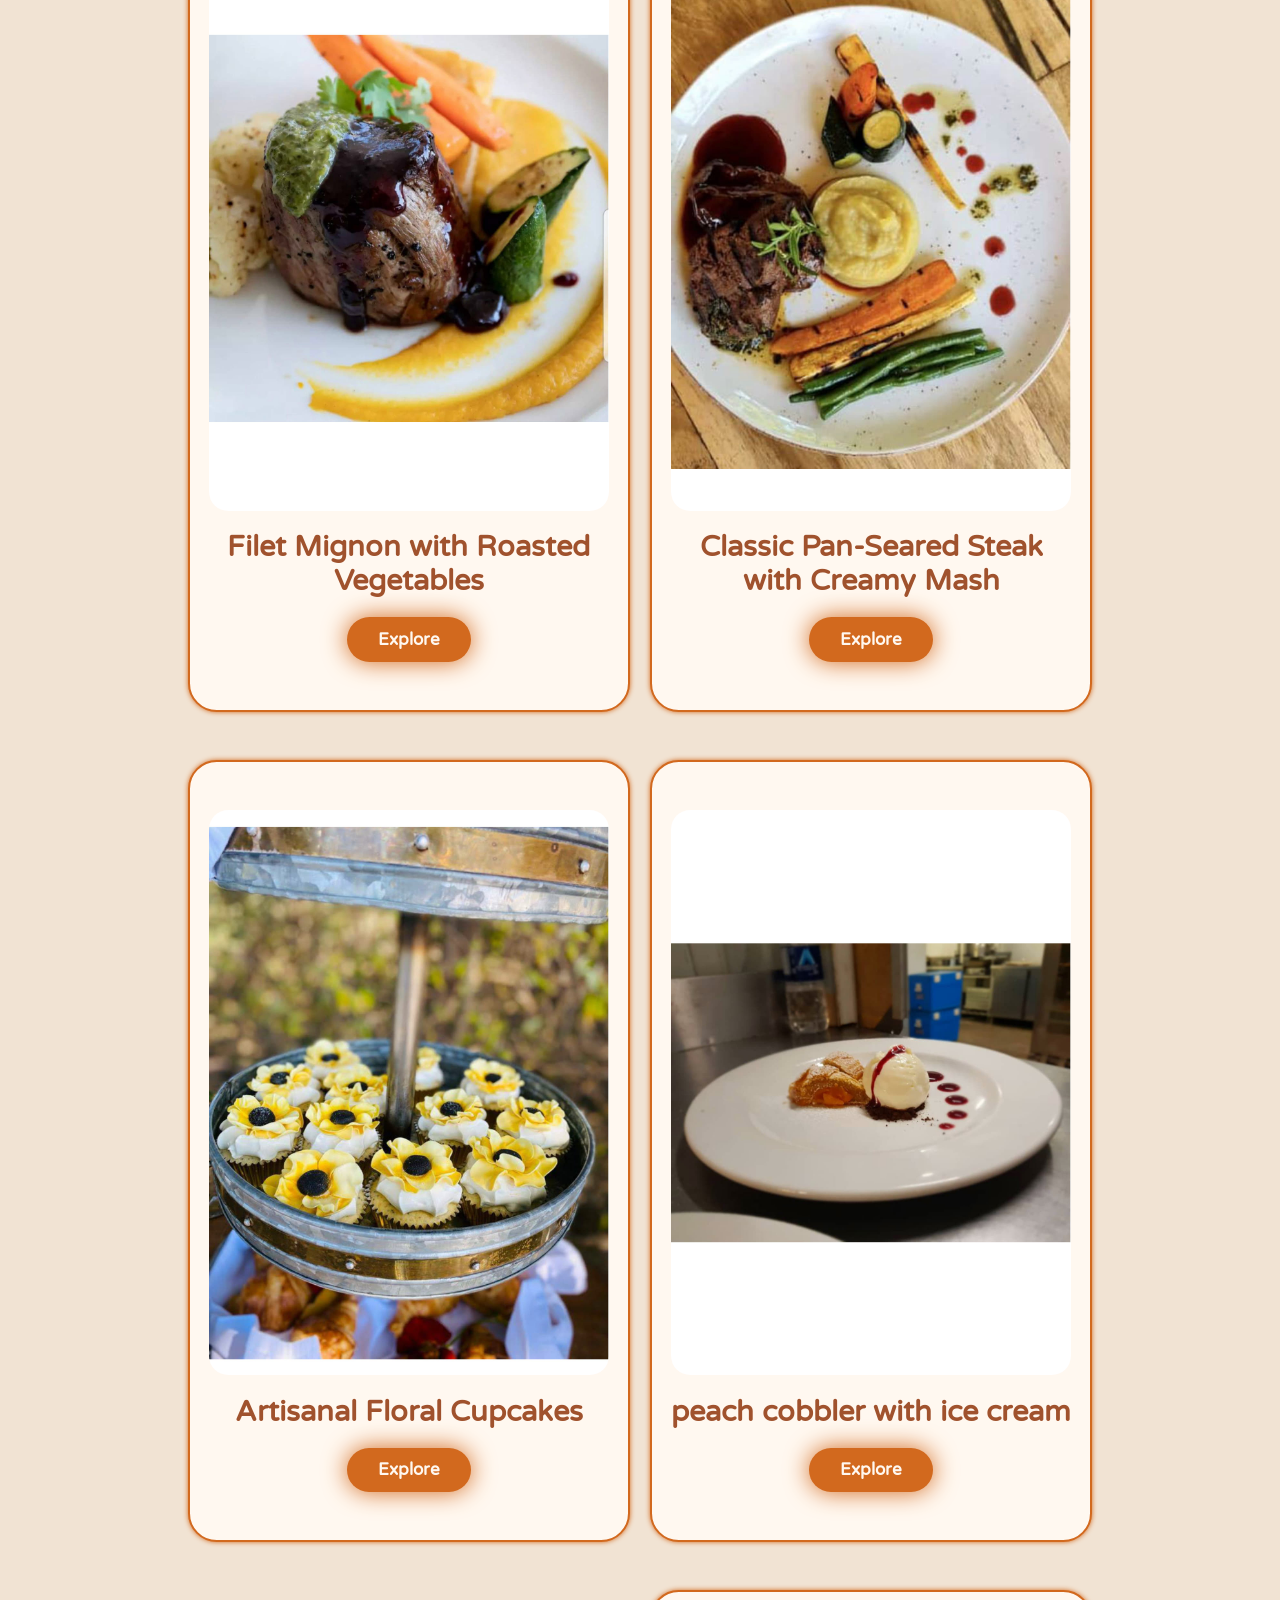
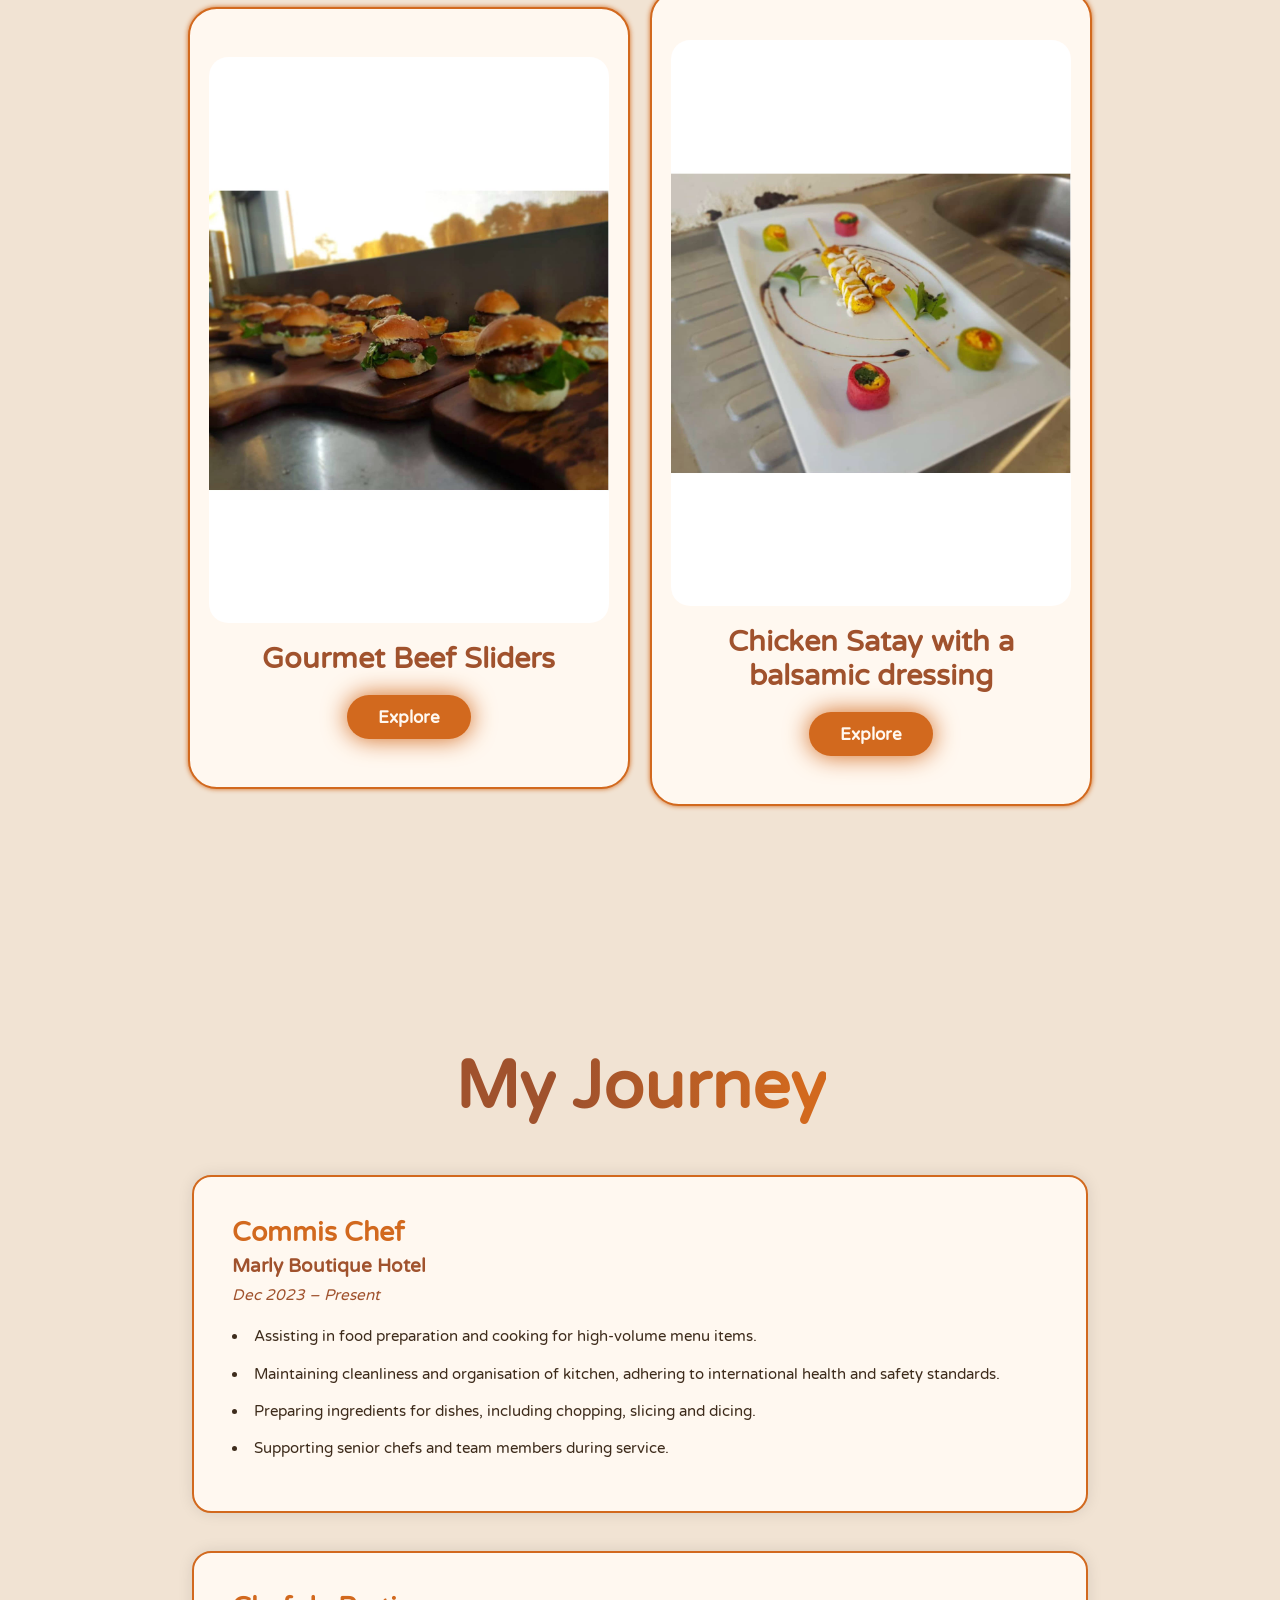
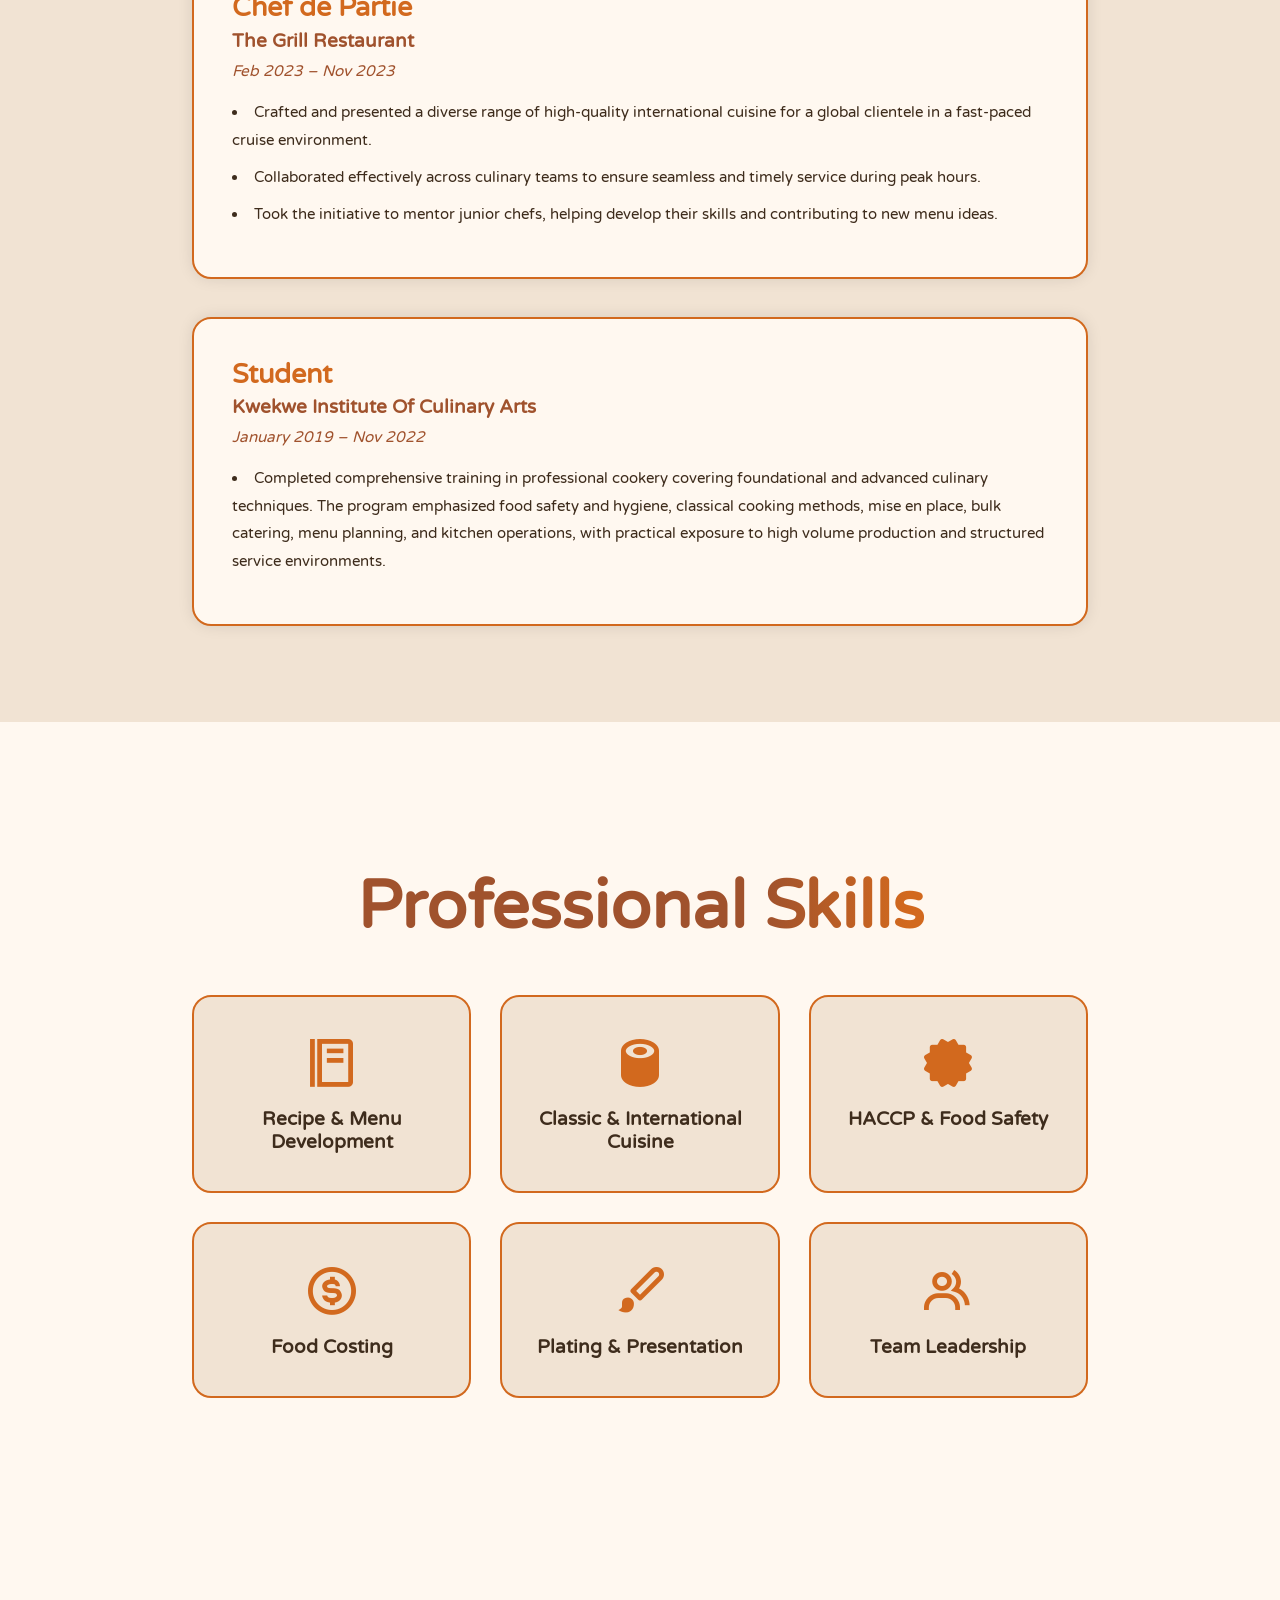
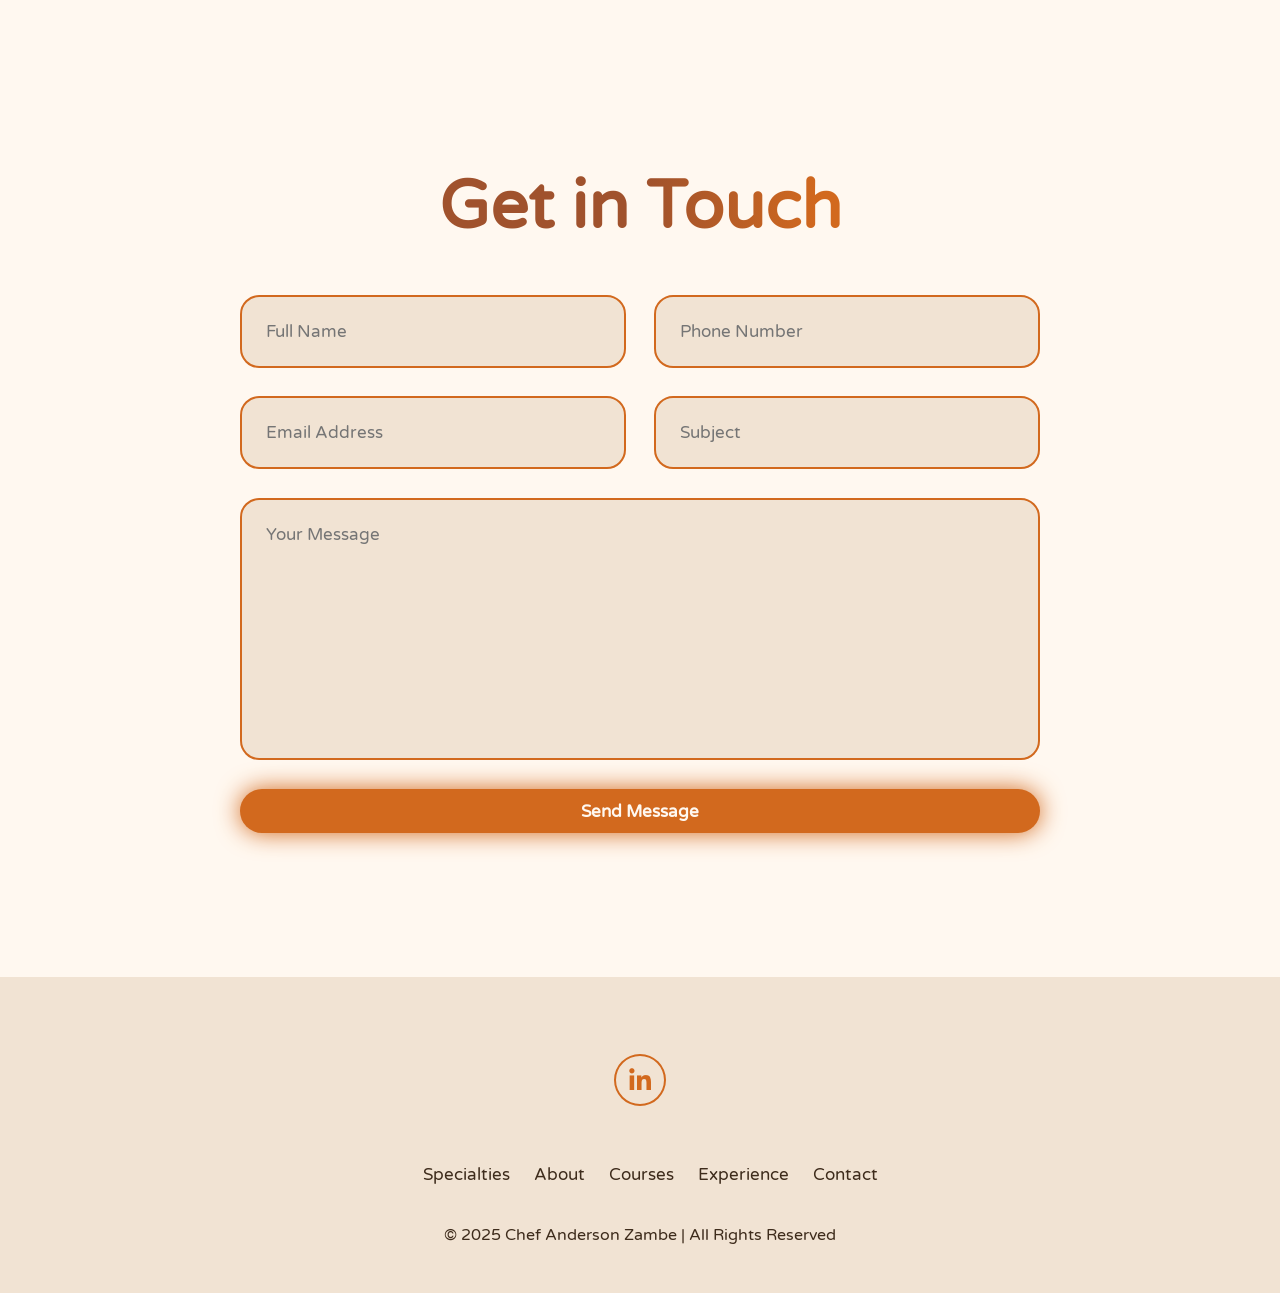
==== commit d60c97a4: "Update index.html" ====
--- a/index.html
+++ b/index.html
@@ -137,7 +137,7 @@
       <div class="experience-box">
         <h3>Commis Chef</h3>
         <h4>Marly Boutique Hotel</h4>
-        <span>October 2023 – Present</span>
+        <span>Dec 2023 – Present</span>
         <ul>
           <li>Assisting in food preparation and cooking for high-volume menu items.</li>
           <li>Maintaining cleanliness and organisation of
@@ -150,7 +150,7 @@
       <div class="experience-box">
         <h3>Chef de Partie</h3>
         <h4>The Grill Restaurant</h4>
-        <span>August 2024 – February 2025</span>
+        <span>Feb 2023 – Nov 2023</span>
         <ul>
           <li>Crafted and presented a diverse range of high-quality international cuisine for a global clientele in a fast-paced cruise environment.</li>
           <li>Collaborated effectively across culinary teams to ensure seamless and timely service during peak hours.</li>
@@ -161,7 +161,7 @@
       <div class="experience-box">
         <h3>Student</h3>
         <h4>Kwekwe Institute Of Culinary Arts</h4>
-        <span>January 2019 – August 2023</span>
+        <span>January 2019 – Nov 2022</span>
         <ul>
           <li>Completed comprehensive training in professional cookery covering foundational and advanced culinary techniques. The program emphasized food safety and hygiene, classical cooking methods, mise en place, bulk catering, menu planning, and kitchen operations, with practical exposure to high volume production and structured service environments.</li>
         </ul>
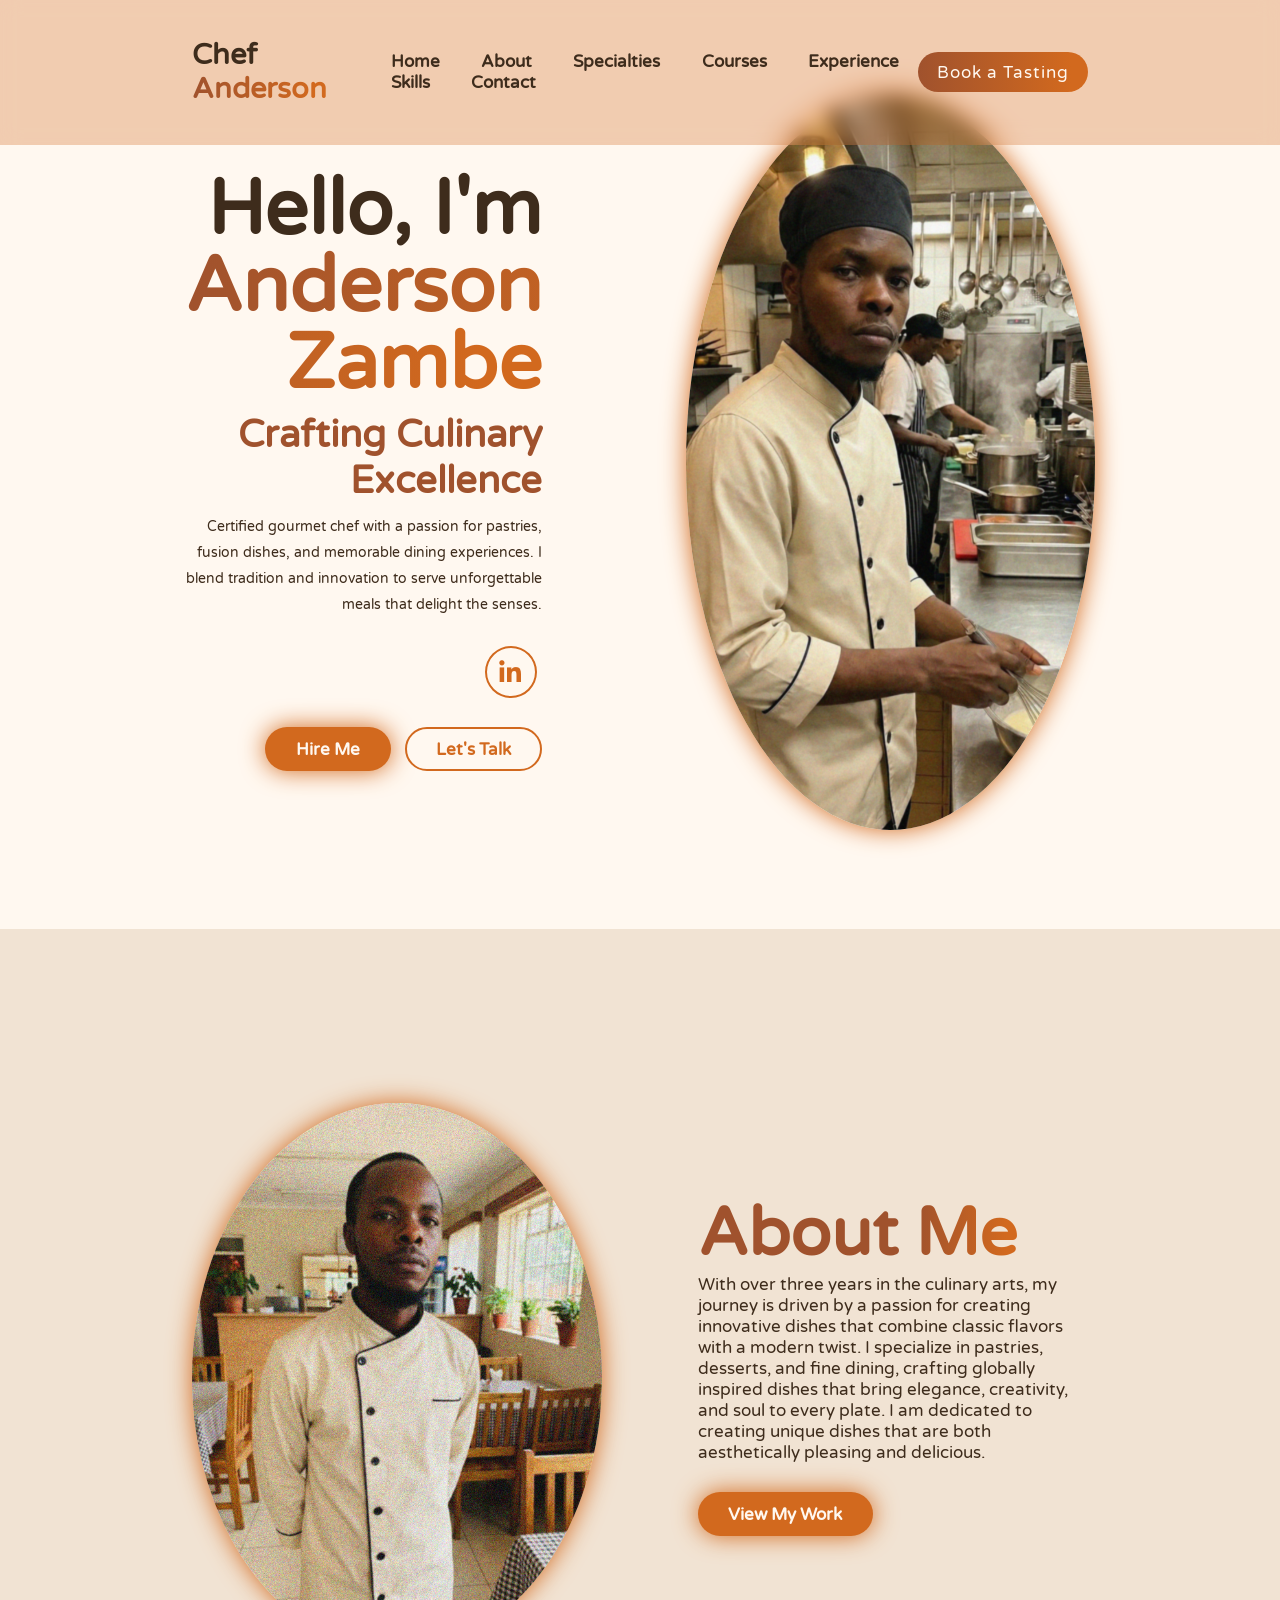
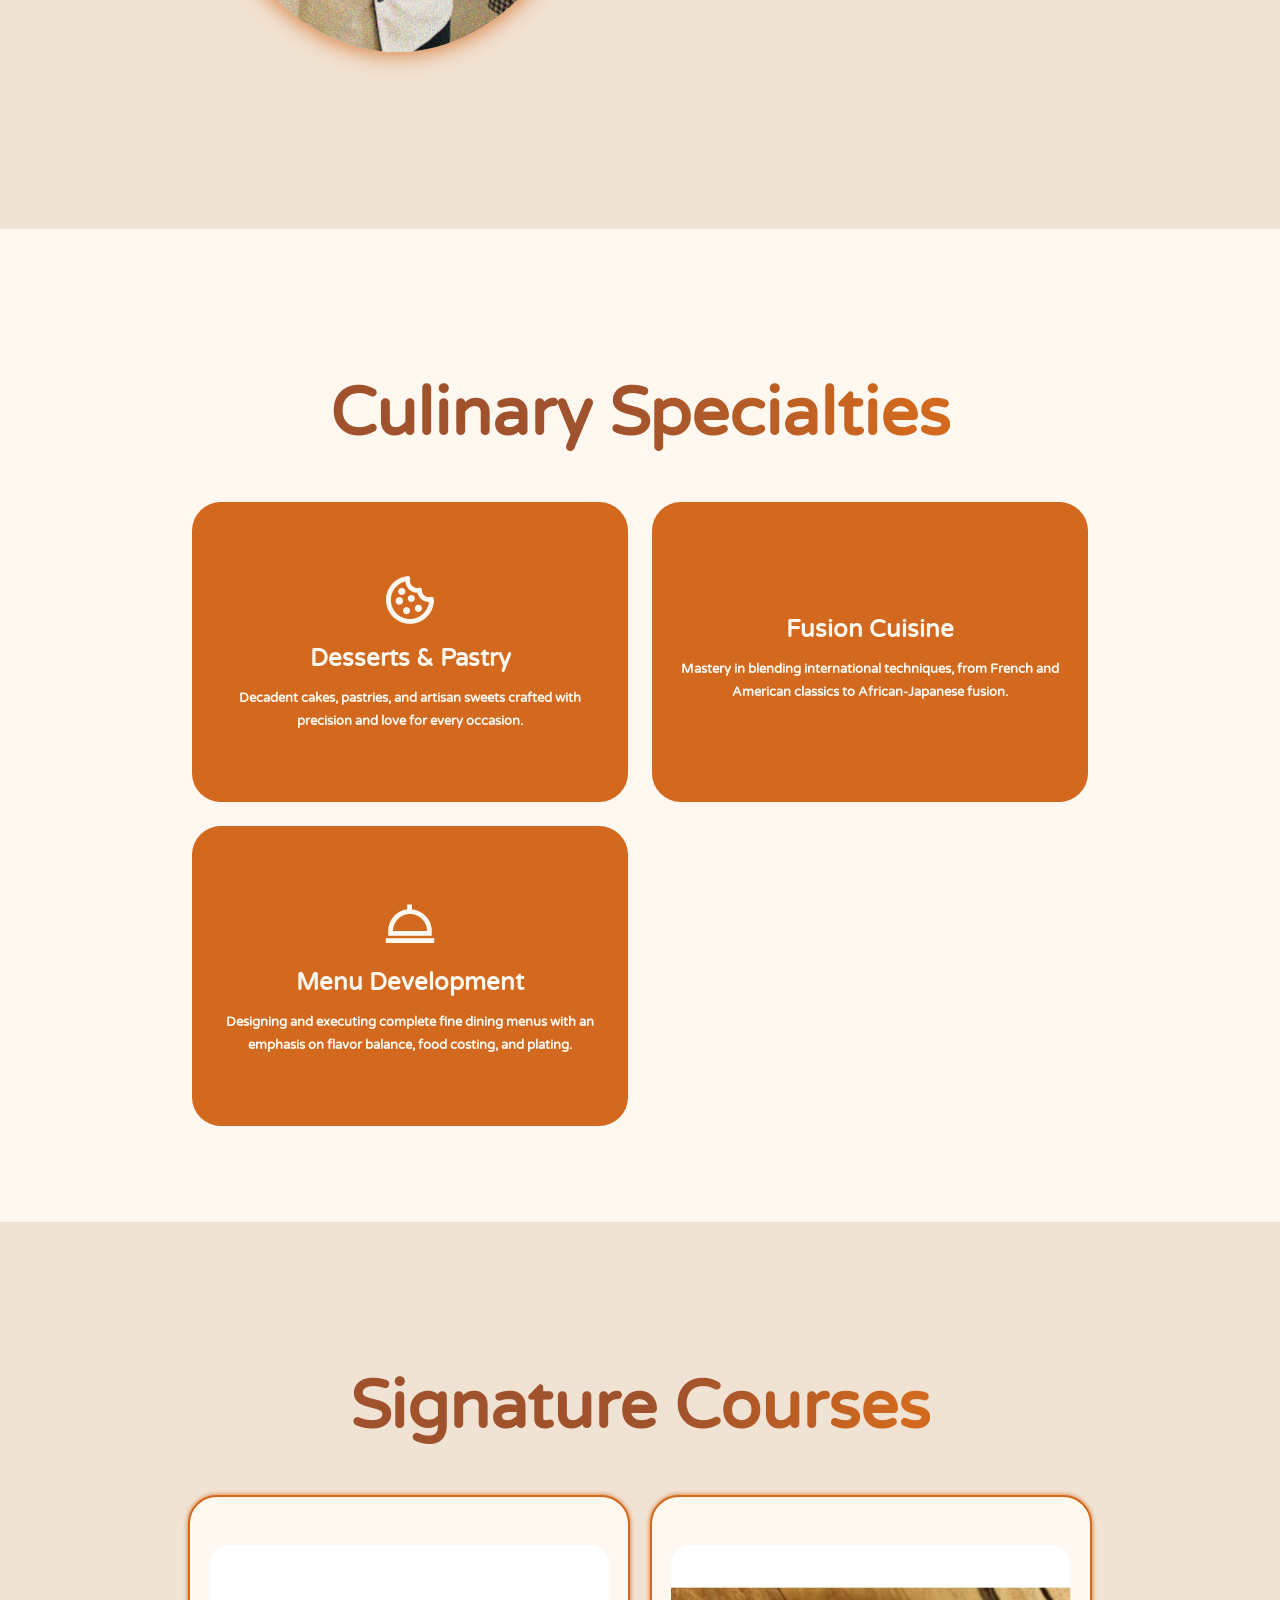
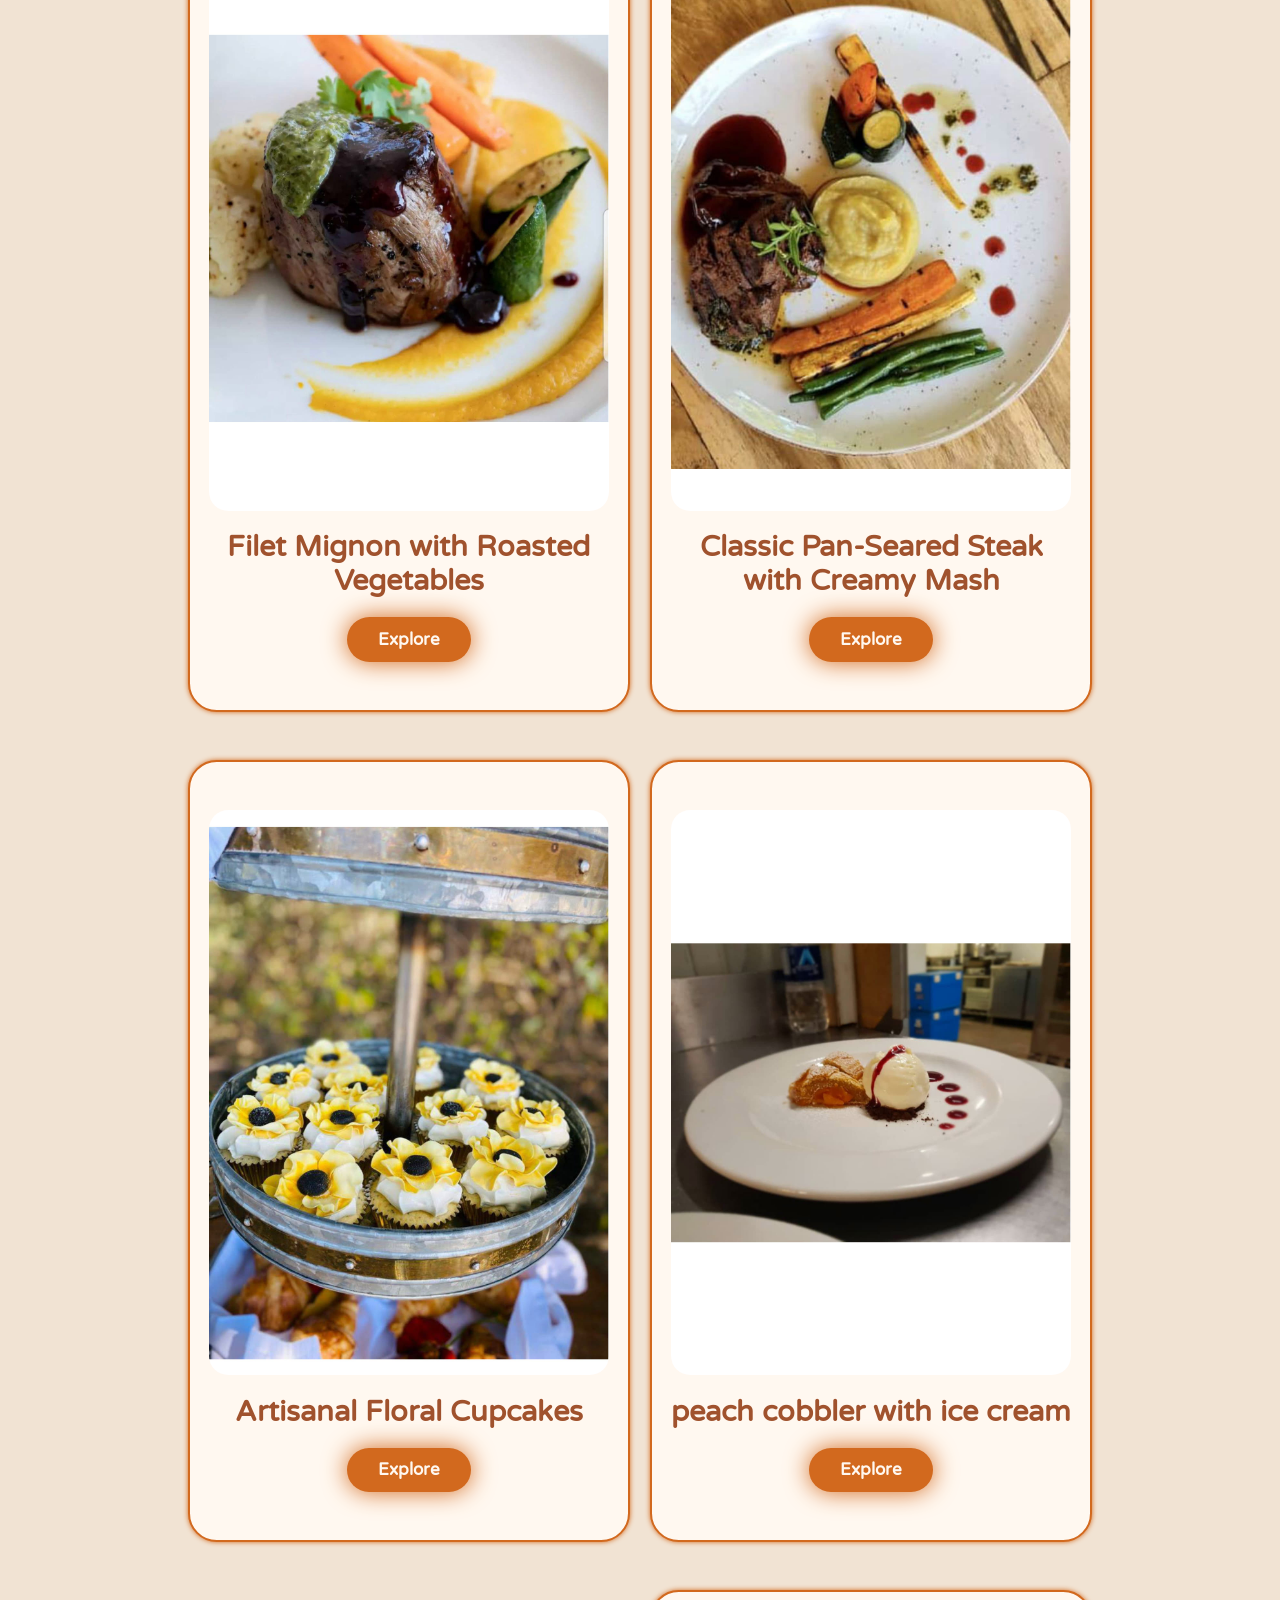
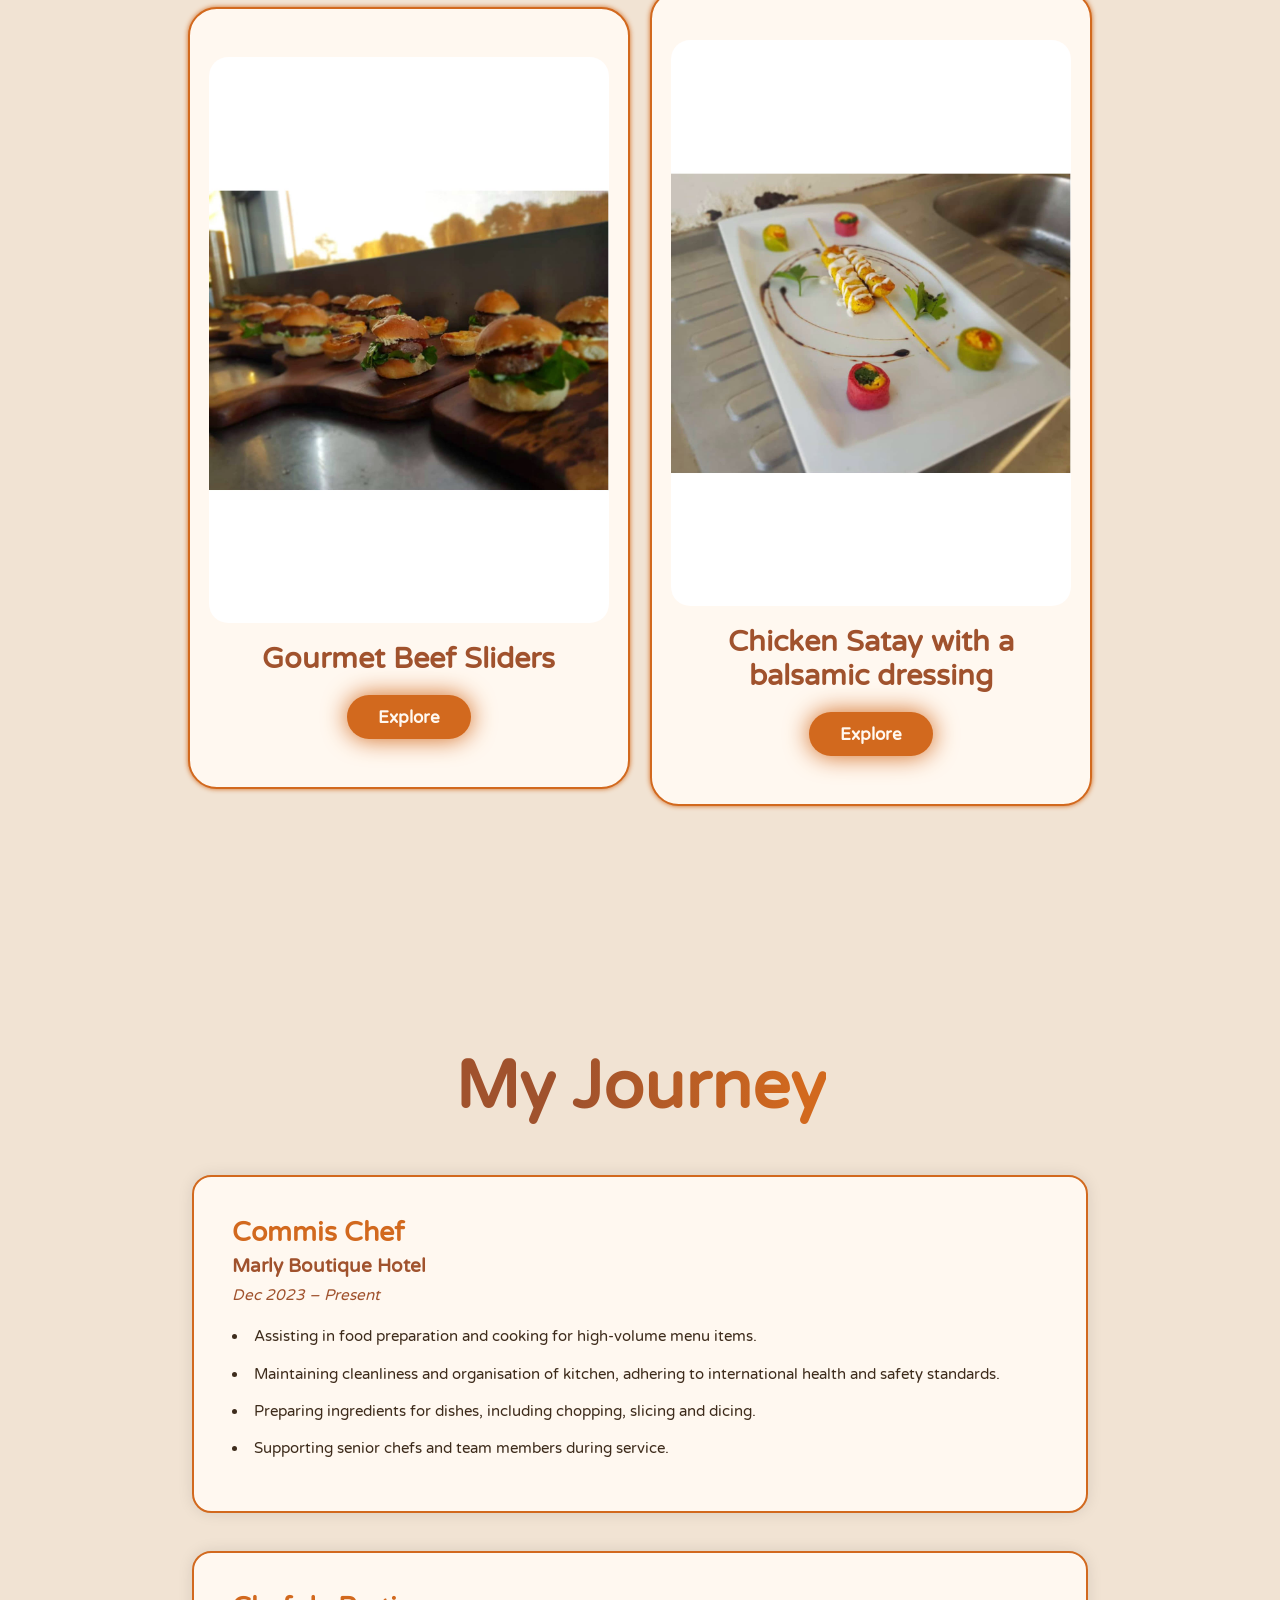
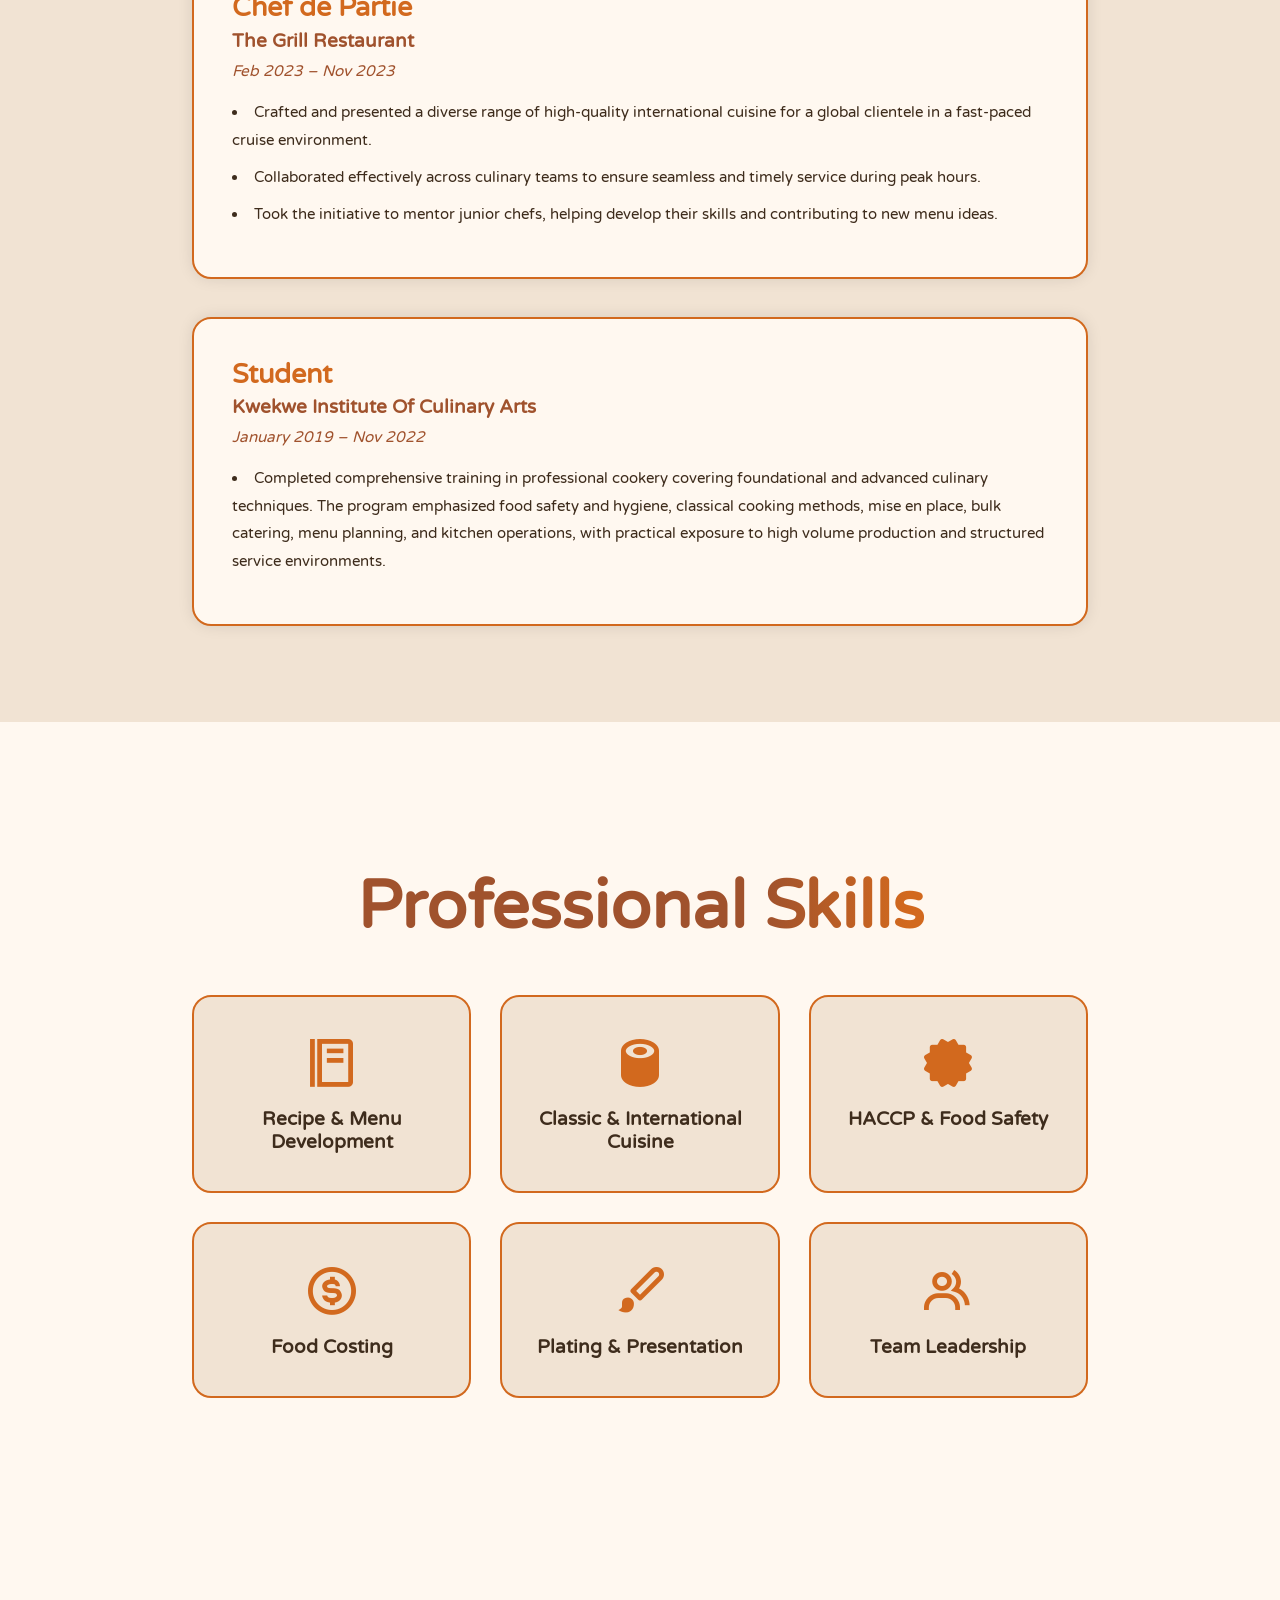
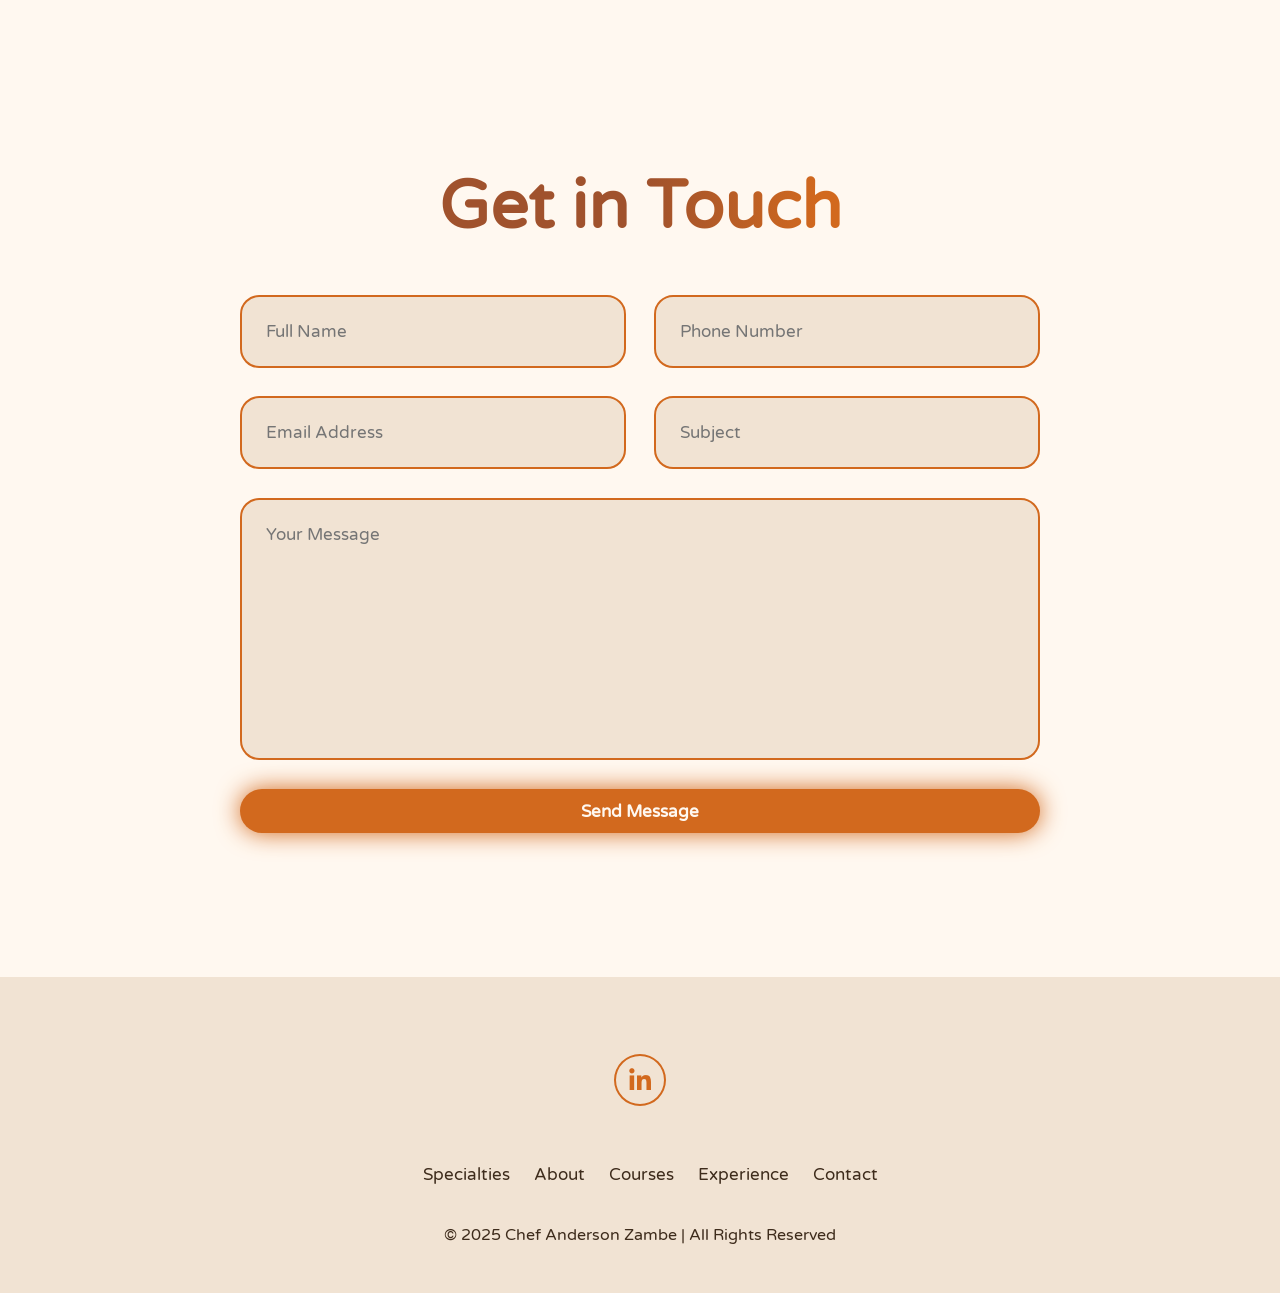
==== commit 6759e2fd: "Update index.html" ====
--- a/index.html
+++ b/index.html
@@ -56,7 +56,7 @@
     </div>
     <div class="about-content">
       <h2>About <span>Me</span></h2>
-      <p>With over five years in the culinary arts, my journey is driven by a passion for creating innovative dishes that combine classic ﬂavors with a modern twist. I specialize in pastries, desserts, and fine dining, crafting globally inspired dishes that bring elegance, creativity, and soul to every plate. I am dedicated to creating unique dishes that are both aesthetically pleasing and delicious.</p>
+      <p>With over three years in the culinary arts, my journey is driven by a passion for creating innovative dishes that combine classic ﬂavors with a modern twist. I specialize in pastries, desserts, and fine dining, crafting globally inspired dishes that bring elegance, creativity, and soul to every plate. I am dedicated to creating unique dishes that are both aesthetically pleasing and delicious.</p>
       <a href="#courses" class="btn">View My Work</a>
     </div>
   </section>
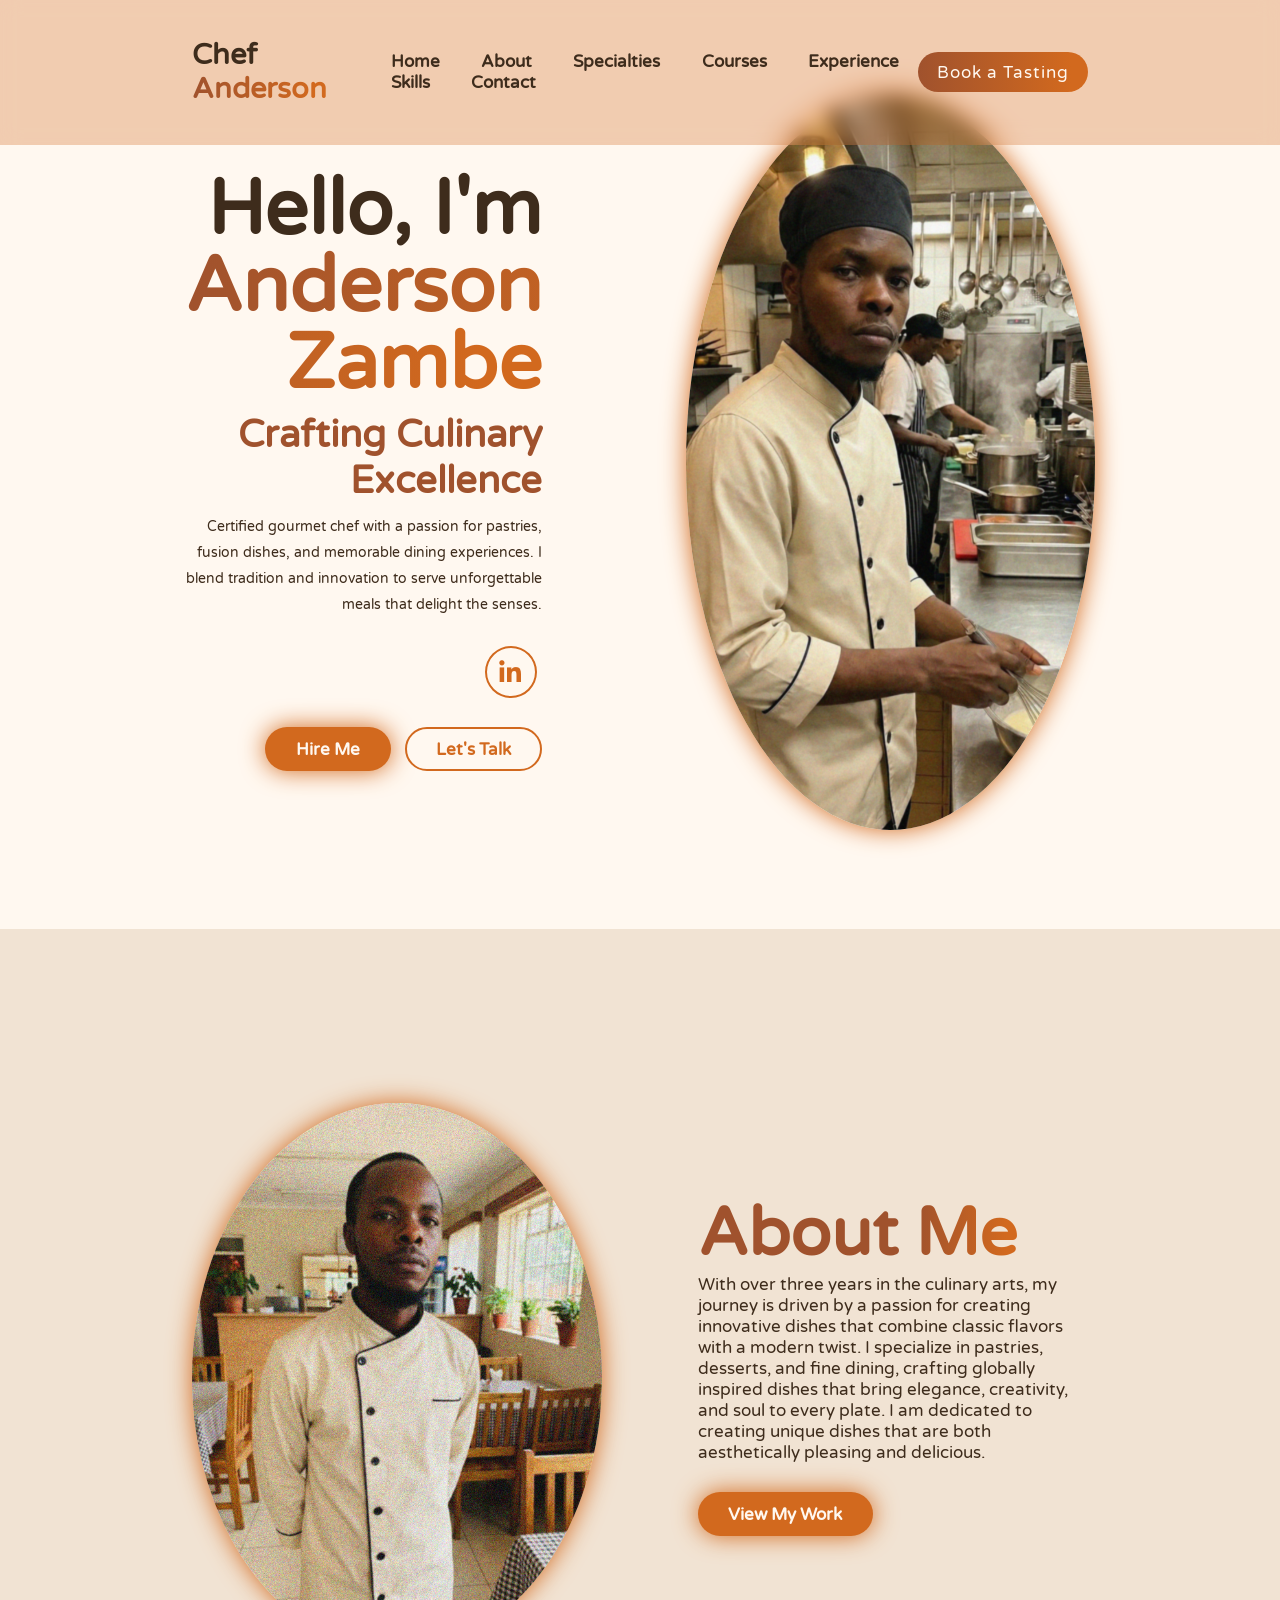
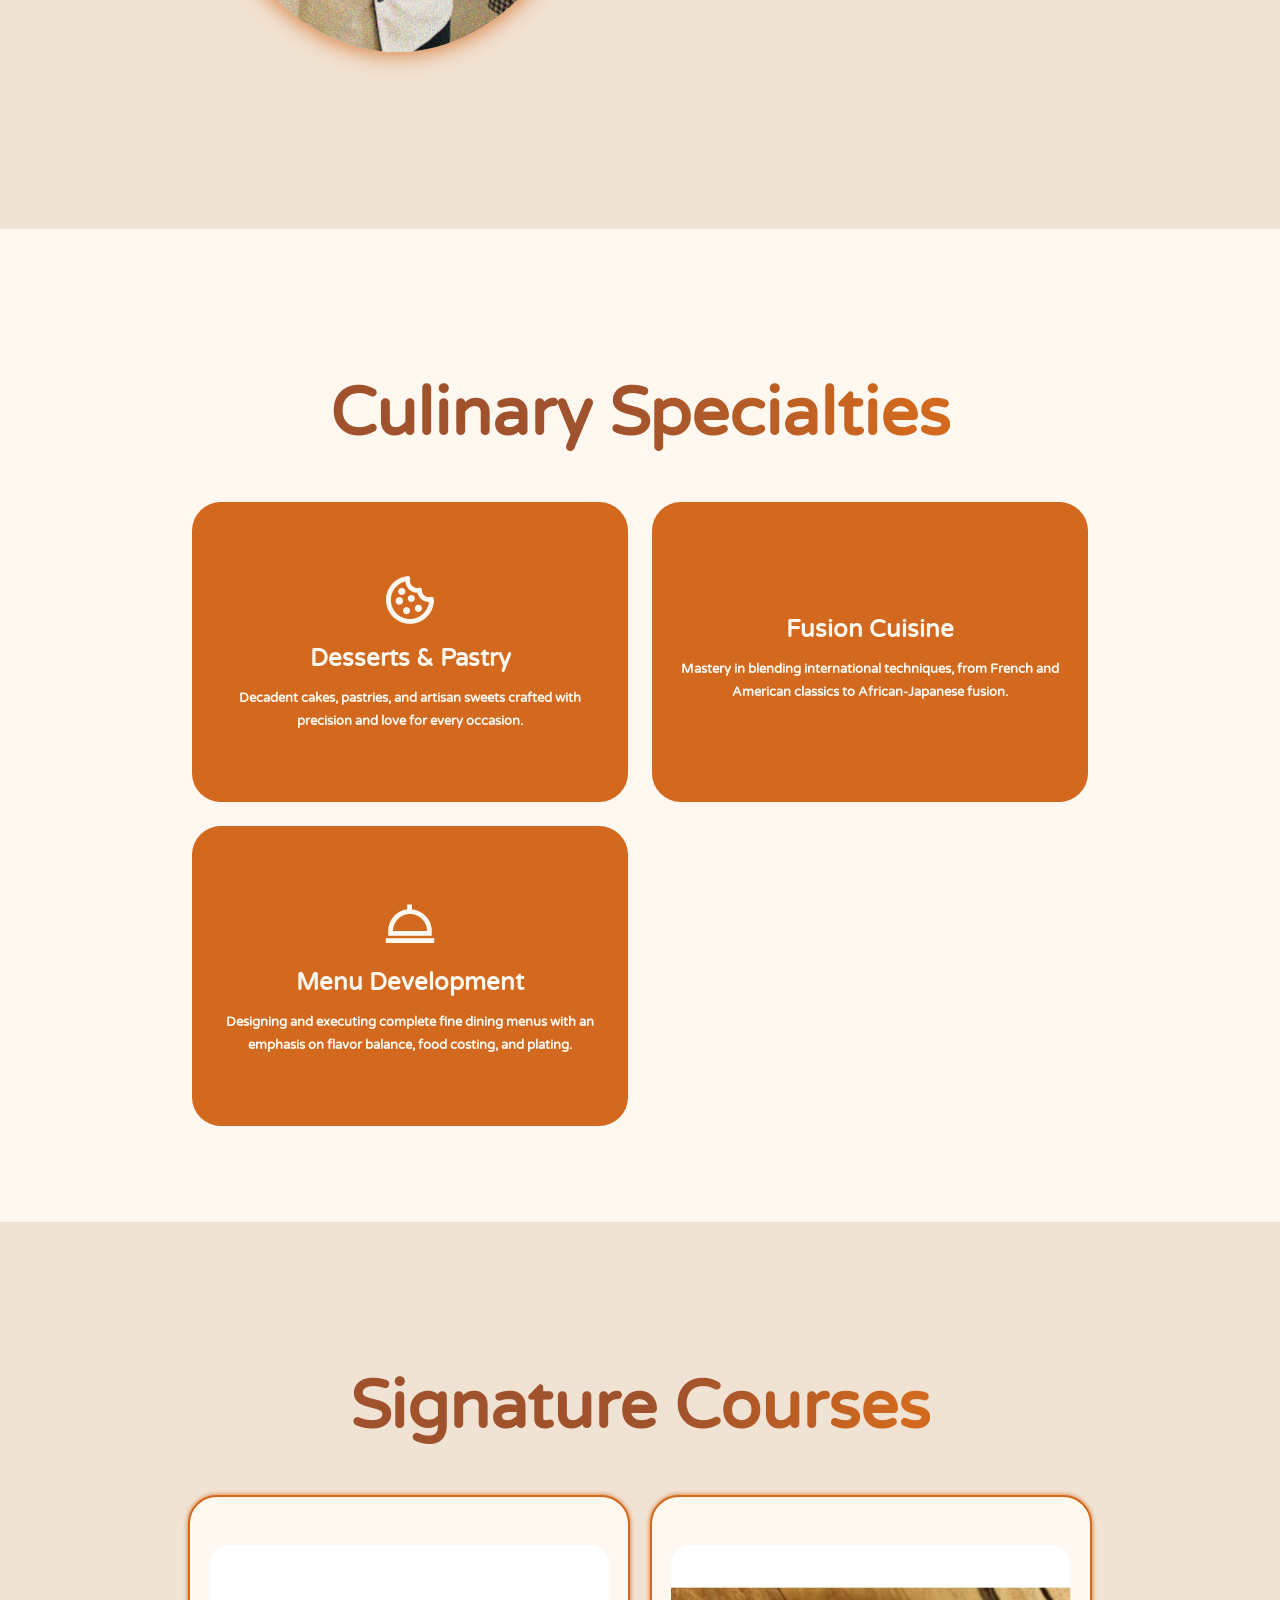
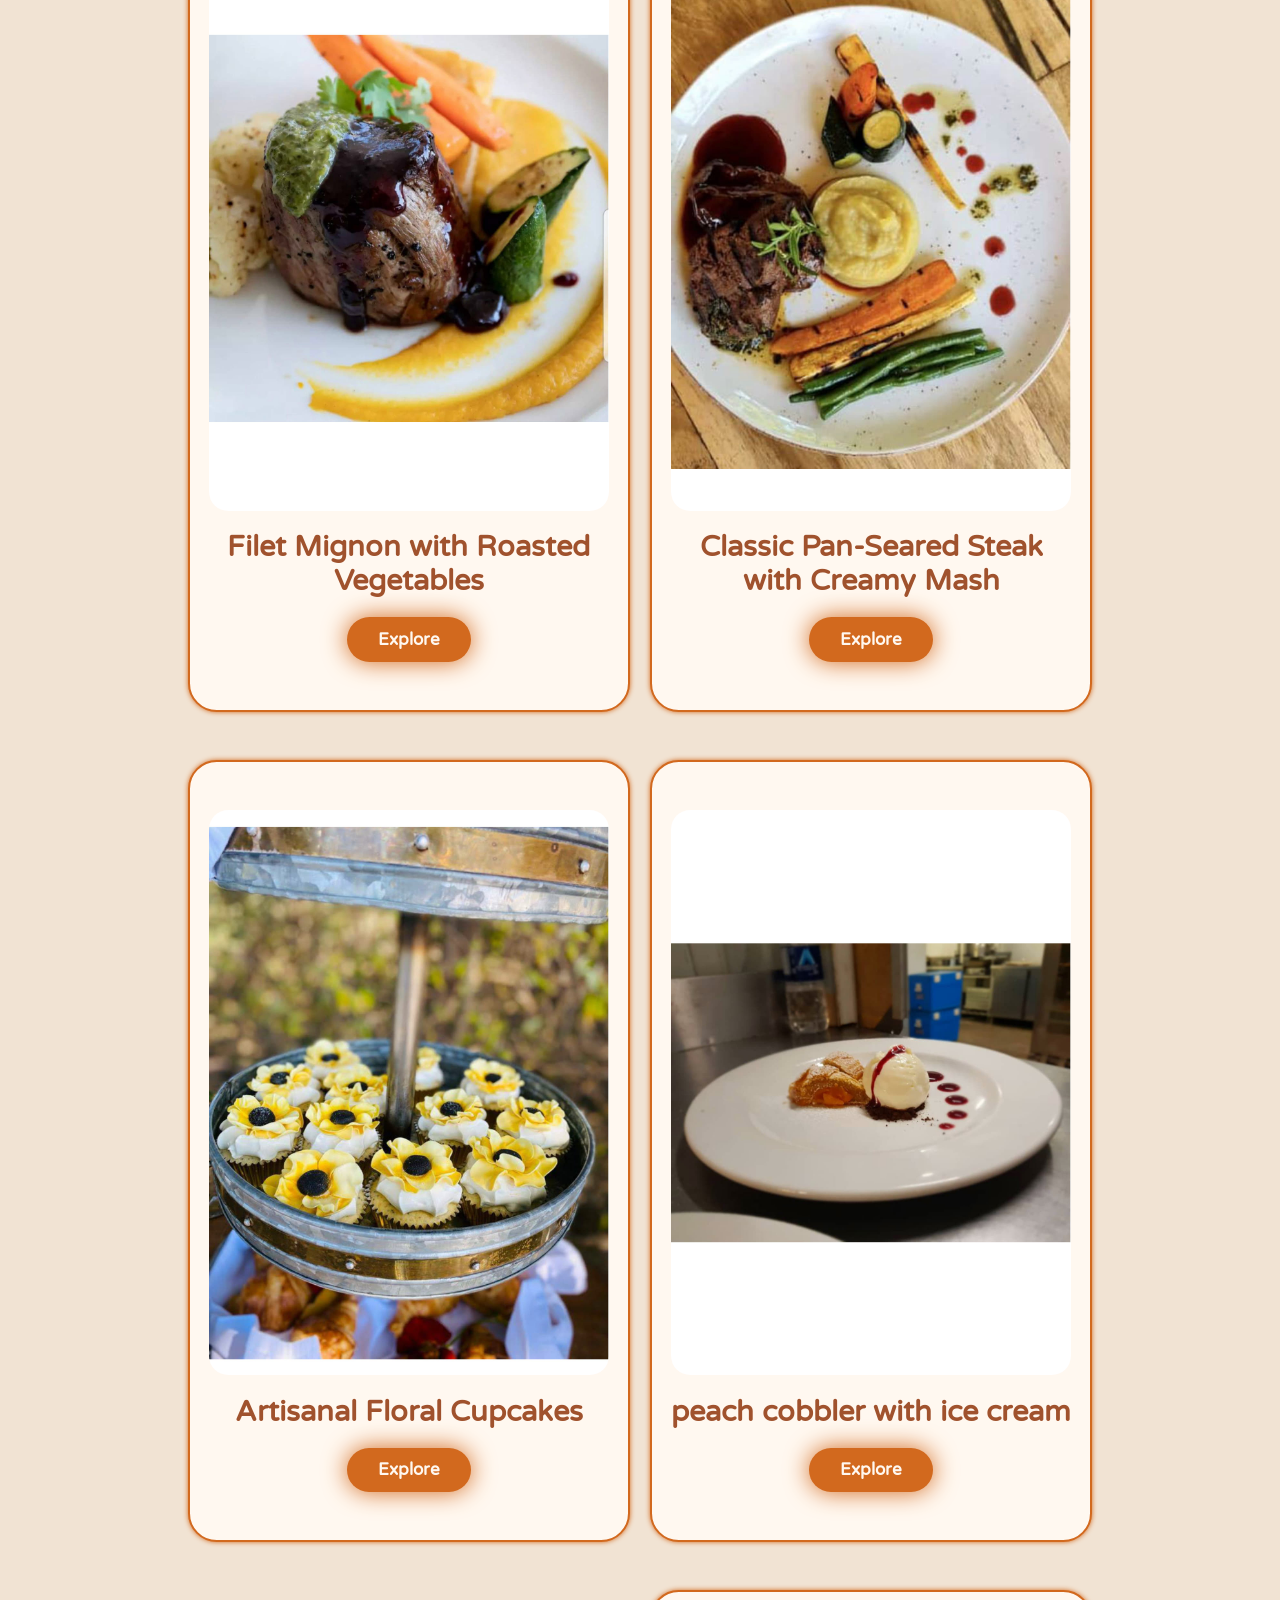
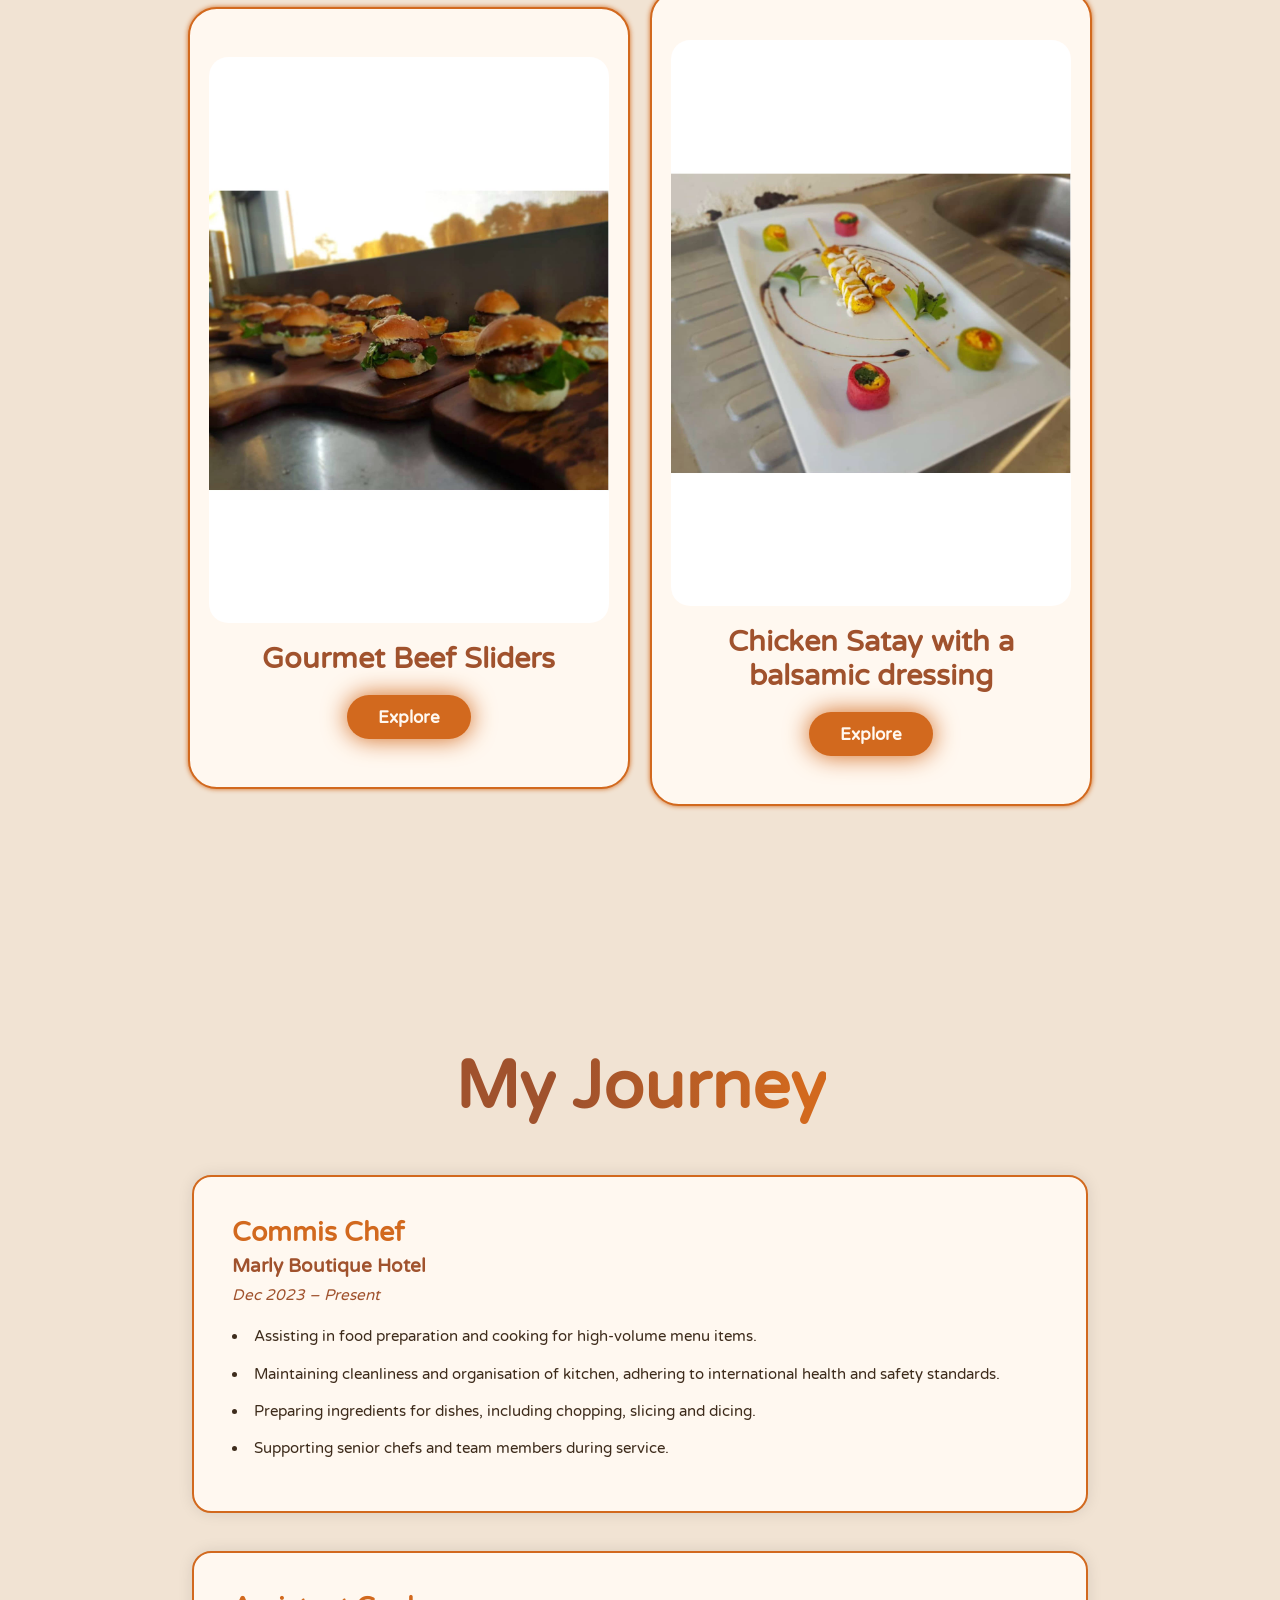
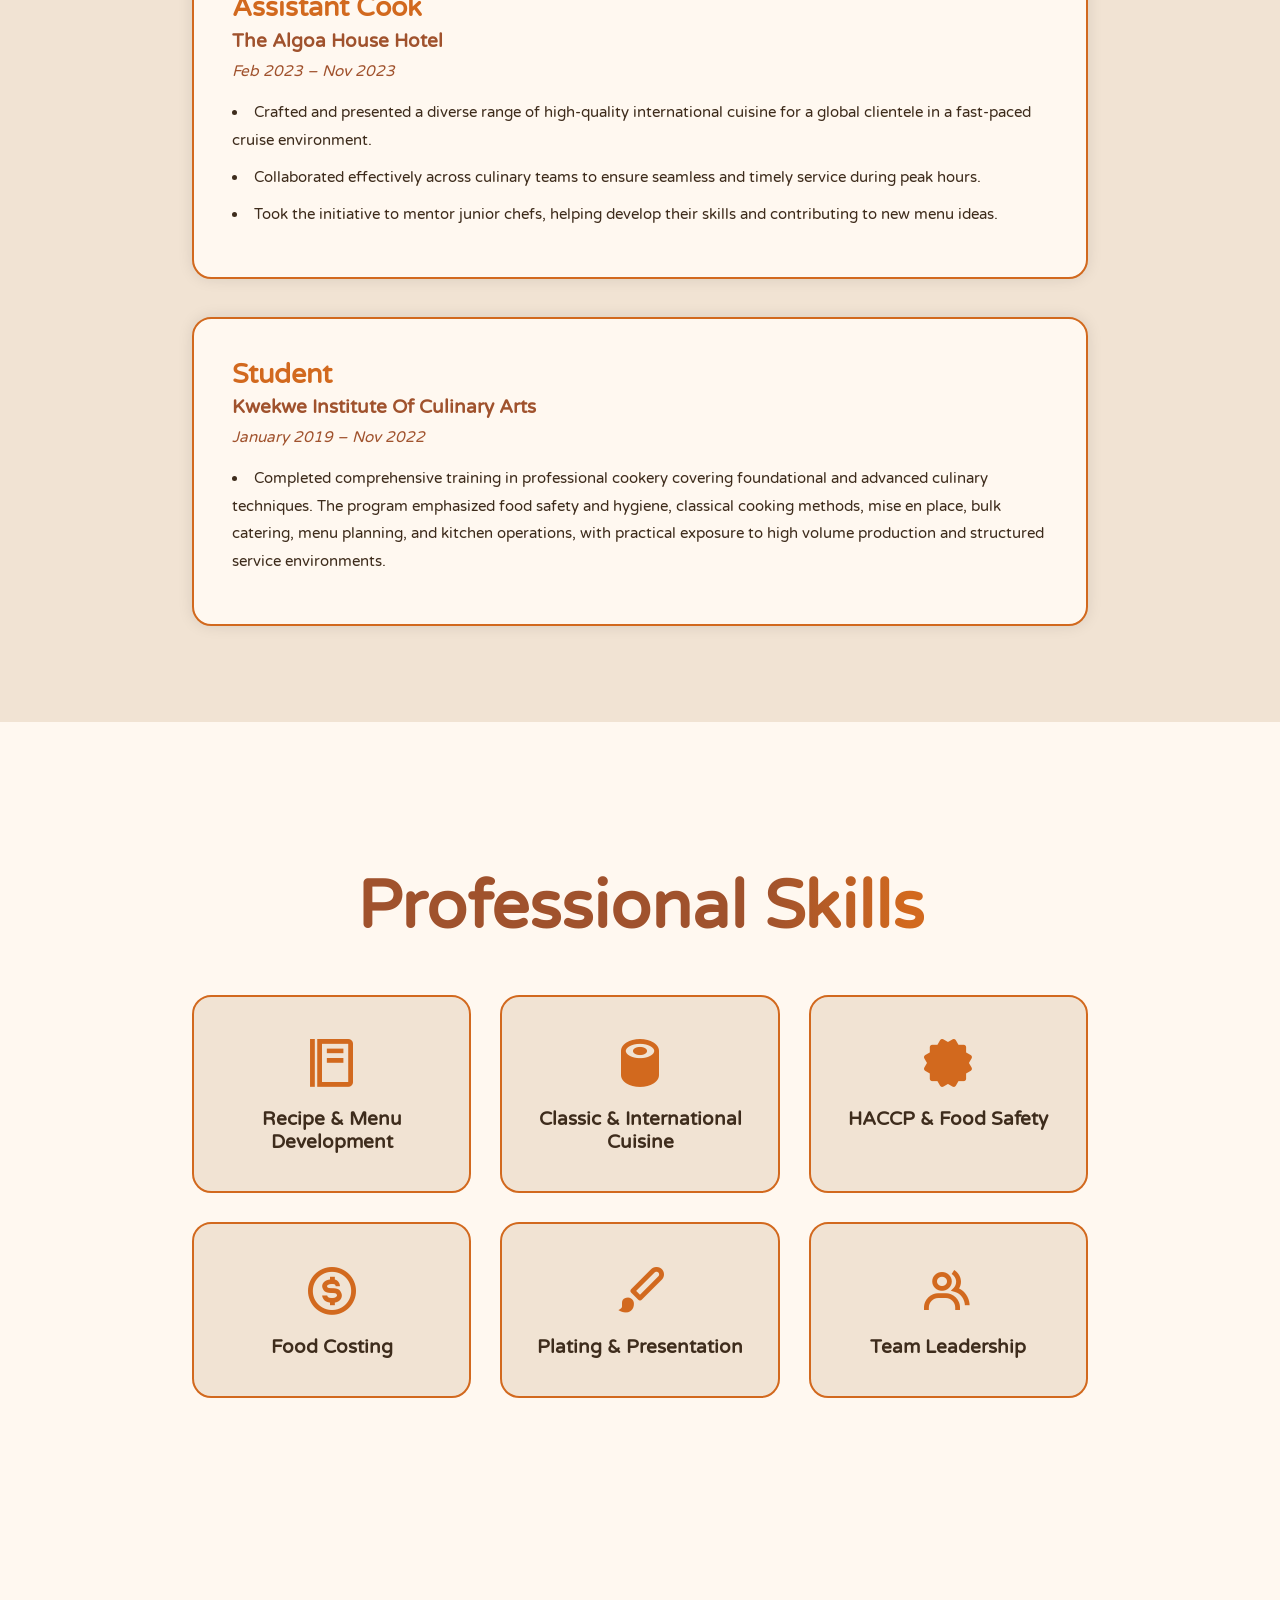
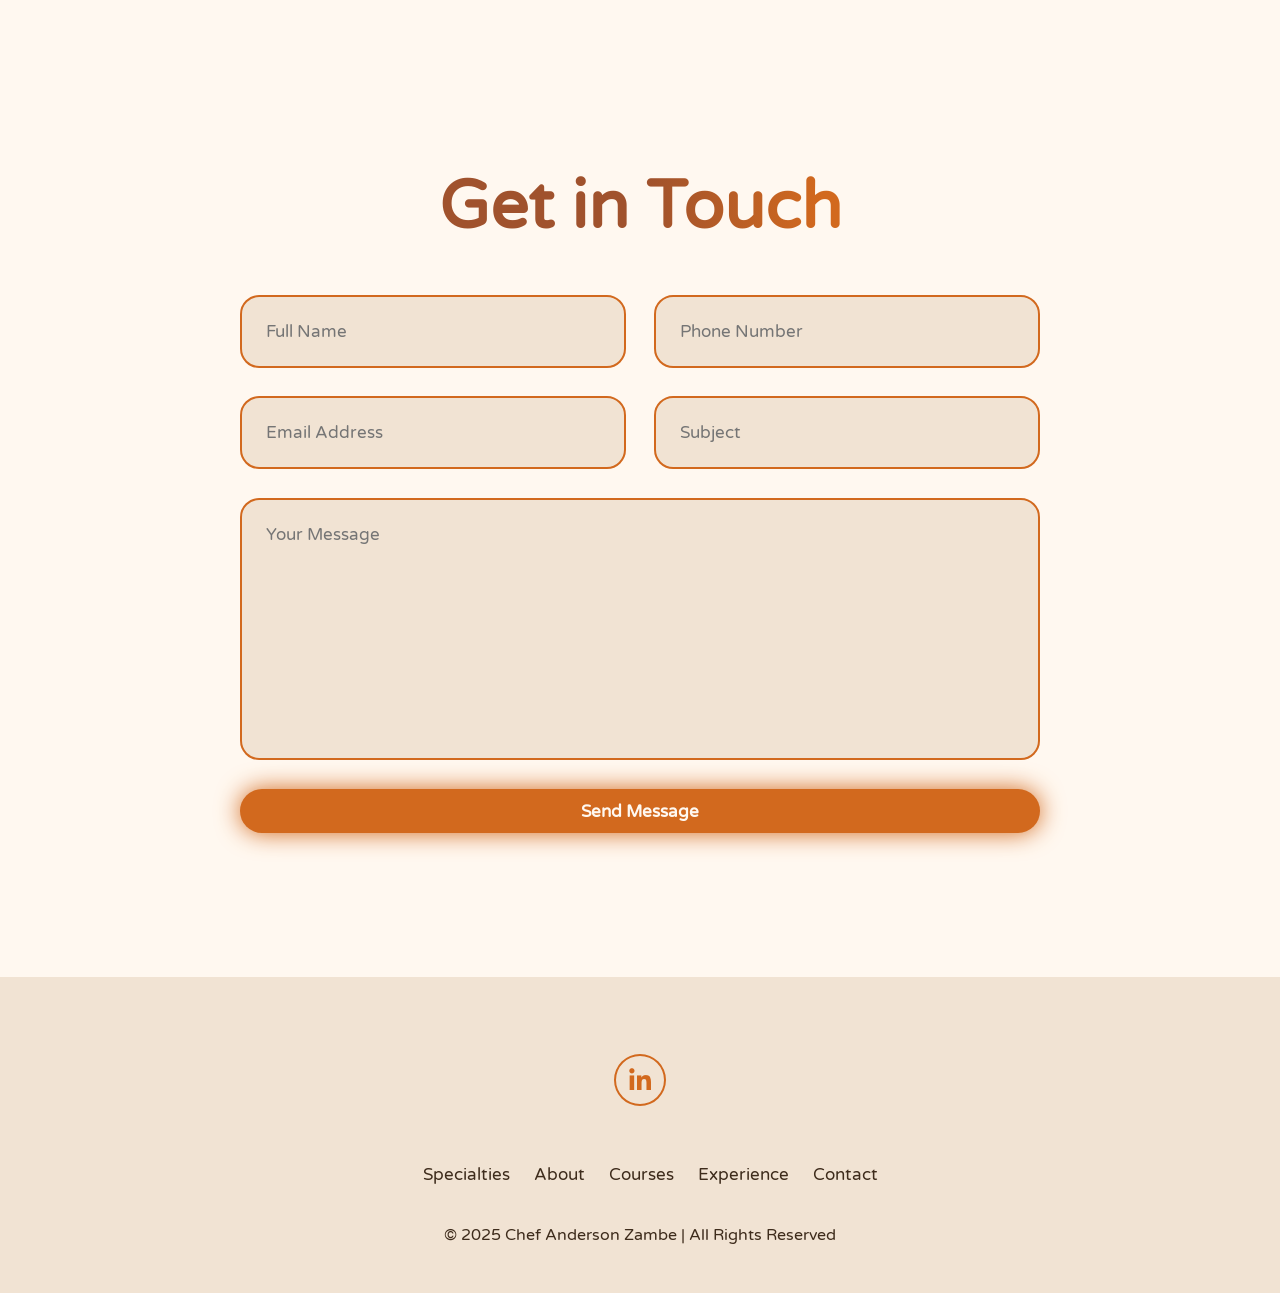
==== commit 34ba71ad: "Update index.html" ====
--- a/index.html
+++ b/index.html
@@ -148,8 +148,8 @@
       </div>
 
       <div class="experience-box">
-        <h3>Chef de Partie</h3>
-        <h4>The Grill Restaurant</h4>
+        <h3>Assistant Cook</h3>
+        <h4>The Algoa House Hotel</h4>
         <span>Feb 2023 – Nov 2023</span>
         <ul>
           <li>Crafted and presented a diverse range of high-quality international cuisine for a global clientele in a fast-paced cruise environment.</li>
